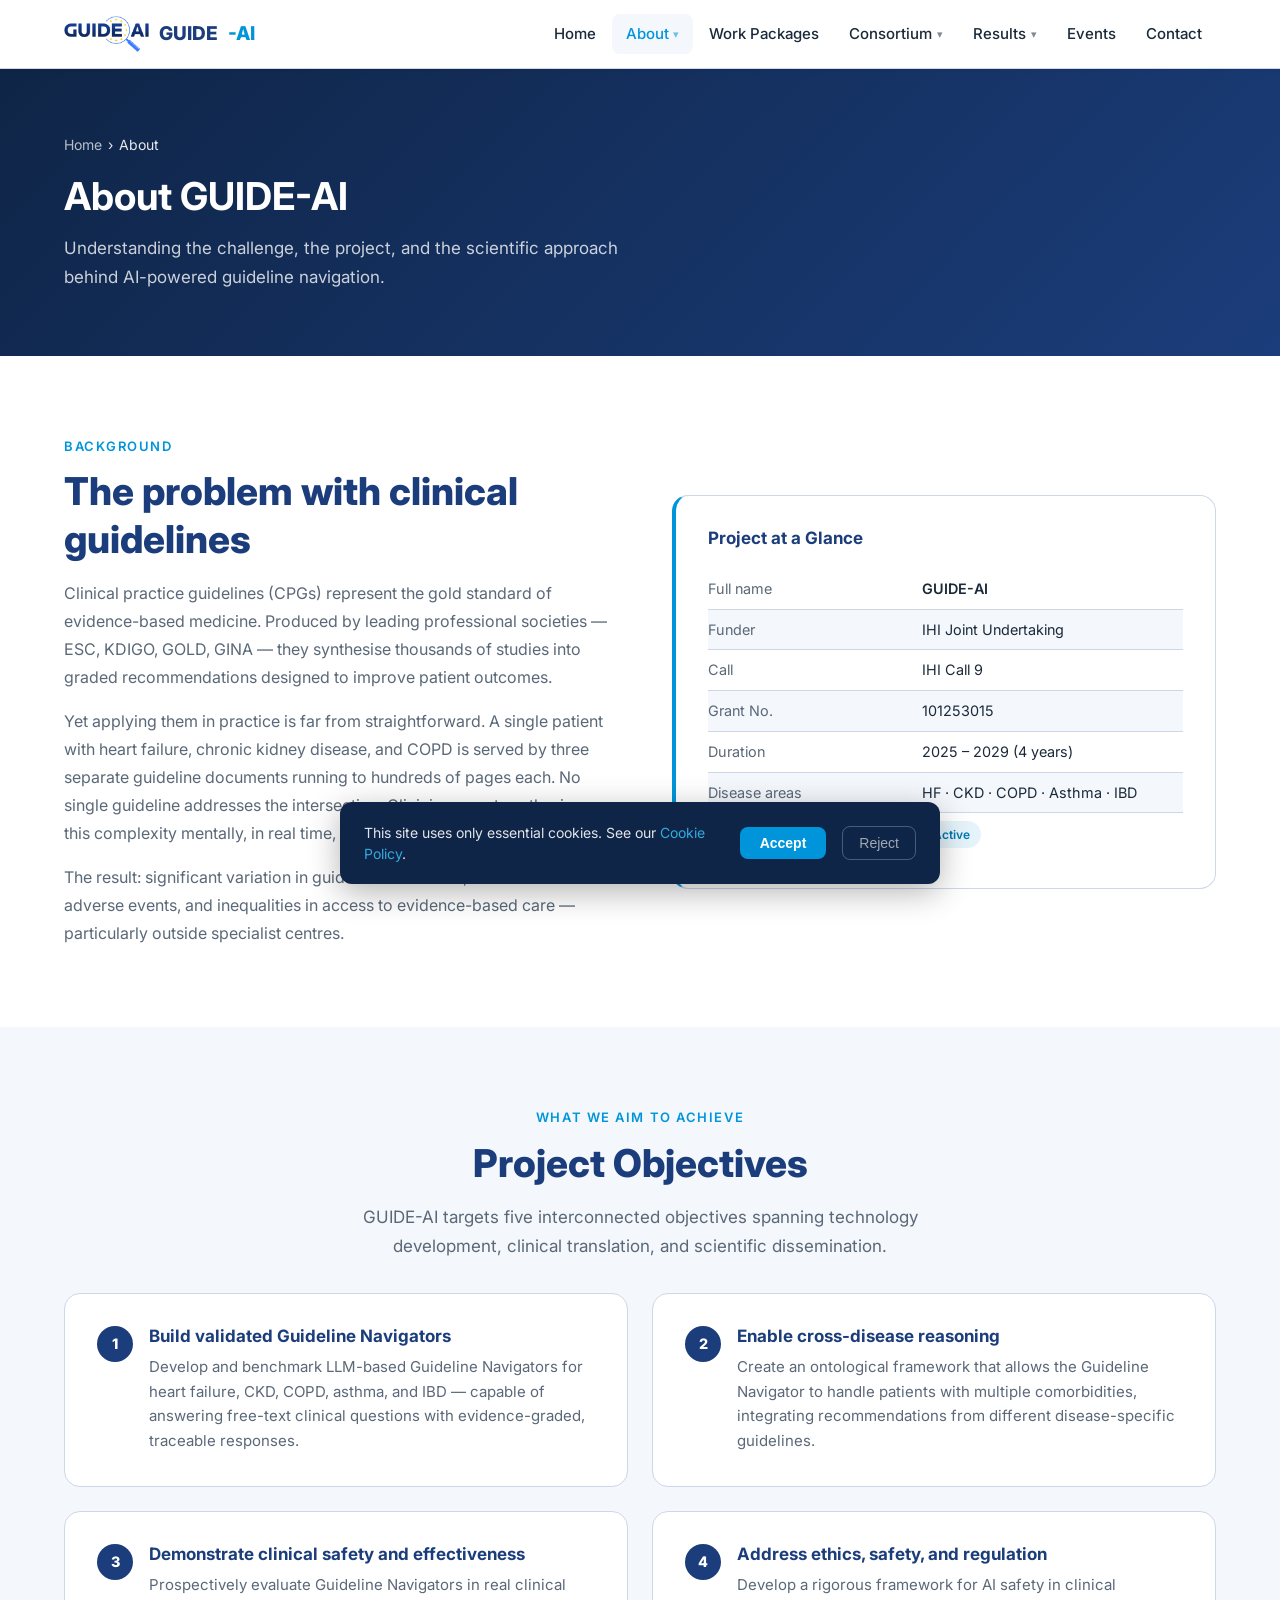
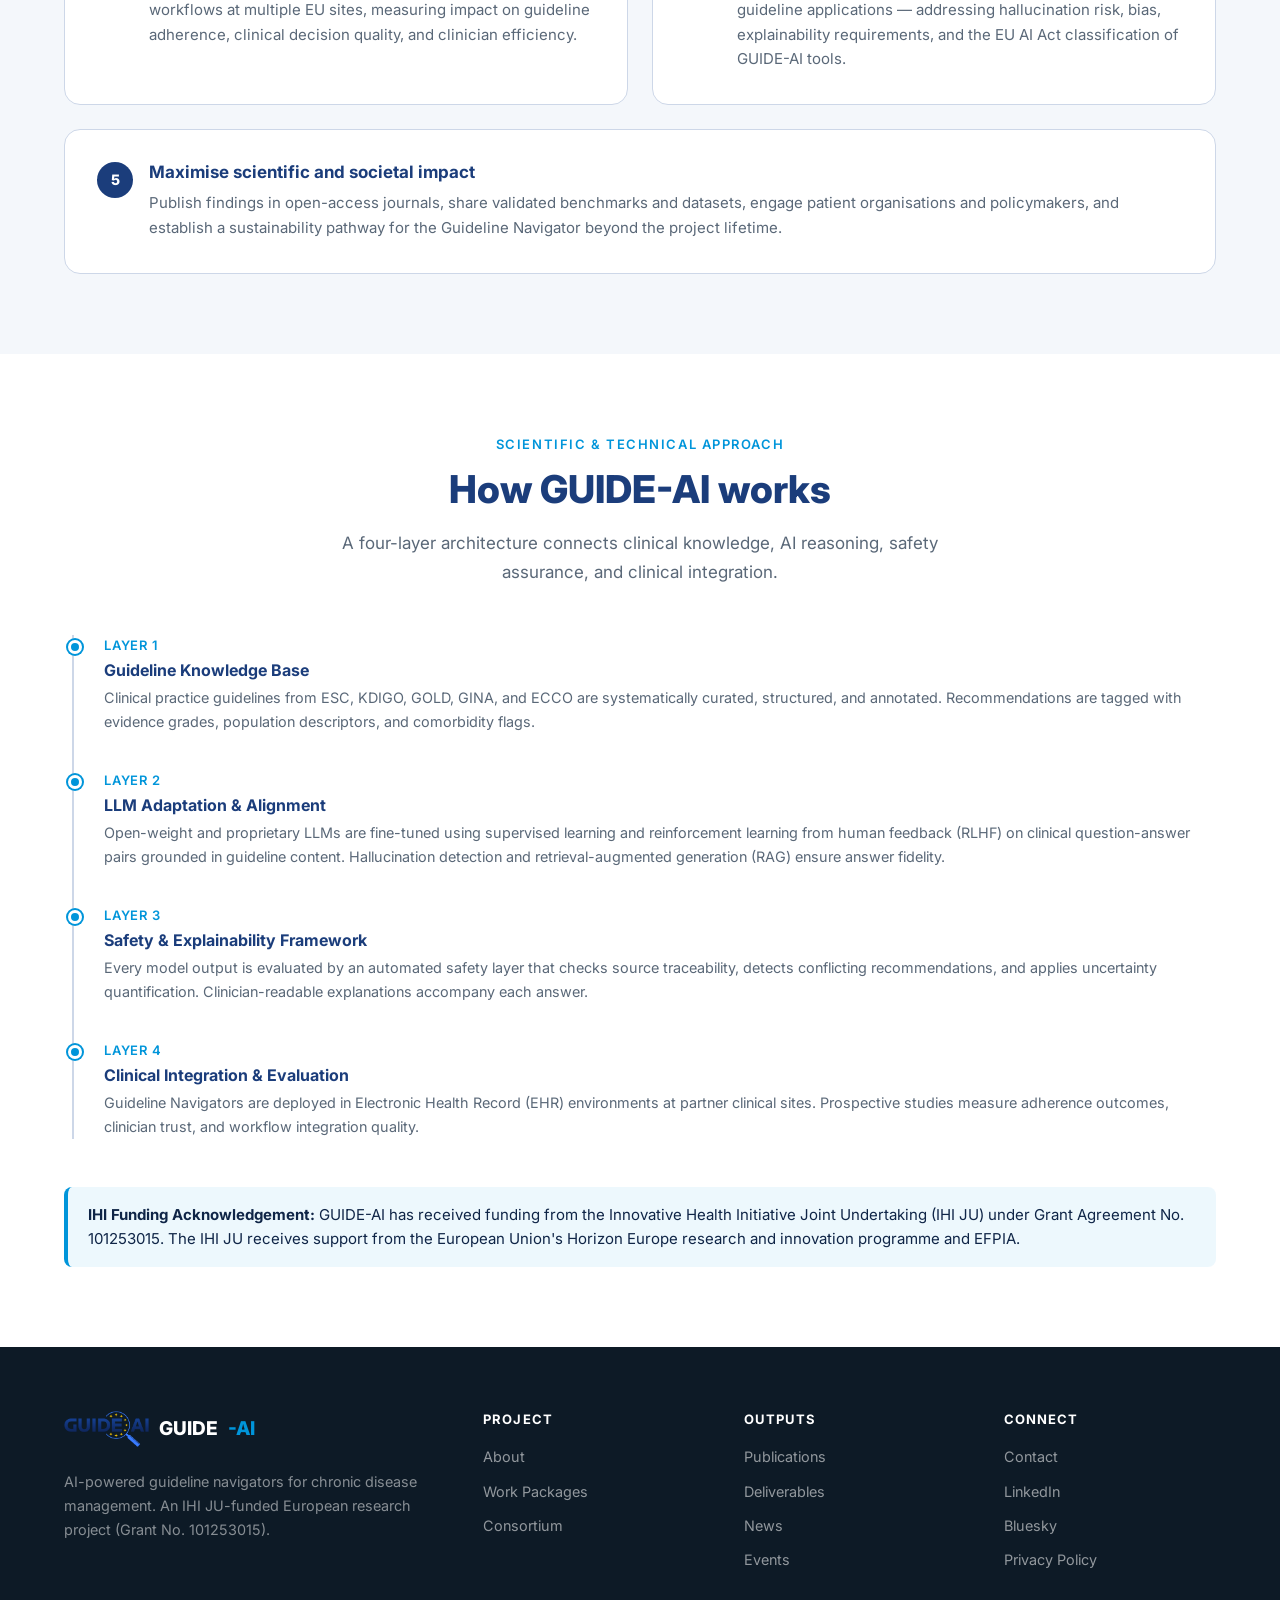
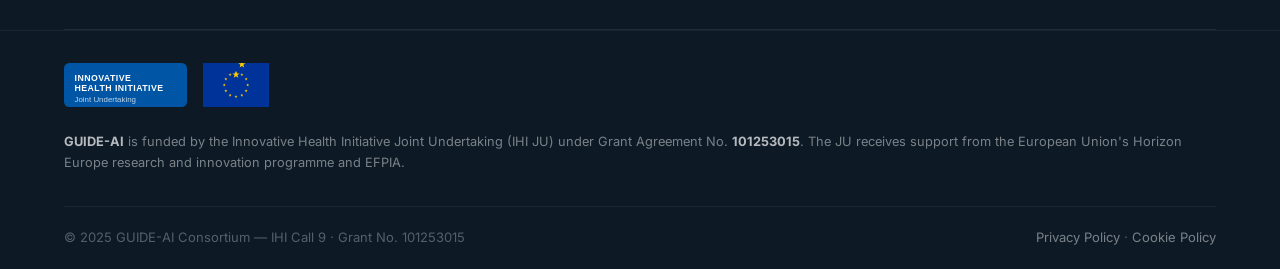
==== about.html @ acfbe8be "first vibe-coded draft" ====
<!DOCTYPE html>
<html lang="en">
<head>
  <meta charset="UTF-8">
  <meta name="viewport" content="width=device-width, initial-scale=1.0">
  <title>About — GUIDE-AI</title>
  <meta name="description" content="Learn about the GUIDE-AI project — its background, scientific objectives, and technical approach to LLM-based clinical guideline navigation.">
  <link rel="icon" type="image/svg+xml" href="assets/images/favicon.svg">
  <link rel="stylesheet" href="css/style.css">
</head>
<body>

<a class="skip-link" href="#main-content">Skip to main content</a>

<header>
  <nav class="navbar" role="navigation" aria-label="Main navigation">
    <div class="container">
      <div class="navbar-inner">
        <a class="navbar-brand" href="index.html" aria-label="GUIDE-AI — home">
          <img src="assets/images/logo.png" alt="" width="36" height="36" aria-hidden="true">
          GUIDE<span class="brand-ai">-AI</span>
        </a>
        <button class="nav-toggle" aria-controls="nav-menu" aria-expanded="false" aria-label="Toggle navigation">☰</button>
        <ul class="nav-menu" id="nav-menu" role="list">
          <li class="nav-item"><a class="nav-link" href="index.html">Home</a></li>
          <li class="nav-item has-dropdown">
            <a class="nav-link active" href="about.html">About</a>
            <ul class="dropdown-menu" role="list">
              <li><a href="#background">Background</a></li>
              <li><a href="#objectives">Objectives</a></li>
              <li><a href="#approach">Approach</a></li>
            </ul>
          </li>
          <li class="nav-item"><a class="nav-link" href="work-packages.html">Work Packages</a></li>
          <li class="nav-item has-dropdown">
            <a class="nav-link" href="consortium.html">Consortium</a>
            <ul class="dropdown-menu" role="list">
              <li><a href="consortium.html#partners">Partners</a></li>
              <li><a href="consortium.html#governance">Governance</a></li>
            </ul>
          </li>
          <li class="nav-item has-dropdown">
            <a class="nav-link" href="results.html">Results</a>
            <ul class="dropdown-menu" role="list">
              <li><a href="results.html#publications">Publications</a></li>
              <li><a href="results.html#deliverables">Deliverables</a></li>
              <li><a href="results.html#news">News</a></li>
            </ul>
          </li>
          <li class="nav-item"><a class="nav-link" href="events.html">Events</a></li>
          <li class="nav-item"><a class="nav-link" href="contact.html">Contact</a></li>
        </ul>
      </div>
    </div>
  </nav>
</header>

<main id="main-content">

  <!-- ── Page header ───────────────────────────────────────────── -->
  <div class="page-header">
    <div class="container">
      <nav aria-label="Breadcrumb">
        <ol class="breadcrumb">
          <li><a href="index.html">Home</a></li>
          <li aria-current="page">About</li>
        </ol>
      </nav>
      <h1>About GUIDE-AI</h1>
      <p>Understanding the challenge, the project, and the scientific approach behind AI-powered guideline navigation.</p>
    </div>
  </div>

  <!-- ── Background ────────────────────────────────────────────── -->
  <section class="section" id="background" aria-labelledby="background-heading">
    <div class="container">
      <div class="grid-2" style="gap:4rem; align-items:center;">
        <div>
          <span class="section-label">Background</span>
          <h2 class="section-title" id="background-heading">The problem with clinical guidelines</h2>
          <p style="color:var(--muted); margin-bottom:1rem; line-height:1.75;">
            Clinical practice guidelines (CPGs) represent the gold standard of evidence-based medicine.
            Produced by leading professional societies — ESC, KDIGO, GOLD, GINA — they synthesise
            thousands of studies into graded recommendations designed to improve patient outcomes.
          </p>
          <p style="color:var(--muted); margin-bottom:1rem; line-height:1.75;">
            Yet applying them in practice is far from straightforward. A single patient with heart failure,
            chronic kidney disease, and COPD is served by three separate guideline documents running to
            hundreds of pages each. No single guideline addresses the intersection. Clinicians must
            synthesise this complexity mentally, in real time, under pressure.
          </p>
          <p style="color:var(--muted); line-height:1.75;">
            The result: significant variation in guideline adherence, avoidable adverse events, and
            inequalities in access to evidence-based care — particularly outside specialist centres.
          </p>
        </div>
        <div>
          <div class="card" style="border-left:4px solid var(--accent);">
            <h3 style="margin-bottom:1.25rem;">Project at a Glance</h3>
            <table style="width:100%;font-size:.9rem;">
              <tbody>
                <tr><td style="color:var(--muted);padding:.5rem 0;border-bottom:1px solid var(--border);width:45%;">Full name</td><td style="padding:.5rem 0;border-bottom:1px solid var(--border);font-weight:600;">GUIDE-AI</td></tr>
                <tr><td style="color:var(--muted);padding:.5rem 0;border-bottom:1px solid var(--border);">Funder</td><td style="padding:.5rem 0;border-bottom:1px solid var(--border);">IHI Joint Undertaking</td></tr>
                <tr><td style="color:var(--muted);padding:.5rem 0;border-bottom:1px solid var(--border);">Call</td><td style="padding:.5rem 0;border-bottom:1px solid var(--border);">IHI Call 9</td></tr>
                <tr><td style="color:var(--muted);padding:.5rem 0;border-bottom:1px solid var(--border);">Grant No.</td><td style="padding:.5rem 0;border-bottom:1px solid var(--border);">101253015</td></tr>
                <!-- TODO: Update start/end dates and budget -->
                <tr><td style="color:var(--muted);padding:.5rem 0;border-bottom:1px solid var(--border);">Duration</td><td style="padding:.5rem 0;border-bottom:1px solid var(--border);">2025 – 2029 (4 years)</td></tr>
                <tr><td style="color:var(--muted);padding:.5rem 0;border-bottom:1px solid var(--border);">Disease areas</td><td style="padding:.5rem 0;border-bottom:1px solid var(--border);">HF · CKD · COPD · Asthma · IBD</td></tr>
                <tr><td style="color:var(--muted);padding:.5rem 0;">Status</td><td style="padding:.5rem 0;"><span class="tag tag-teal">Active</span></td></tr>
              </tbody>
            </table>
          </div>
        </div>
      </div>
    </div>
  </section>

  <!-- ── Objectives ────────────────────────────────────────────── -->
  <section class="section section-light" id="objectives" aria-labelledby="objectives-heading">
    <div class="container">
      <div class="text-center mb-lg">
        <span class="section-label">What We Aim to Achieve</span>
        <h2 class="section-title" id="objectives-heading">Project Objectives</h2>
        <p class="section-subtitle" style="margin:0 auto;">
          GUIDE-AI targets five interconnected objectives spanning technology development, clinical translation, and scientific dissemination.
        </p>
      </div>
      <div class="grid-2" style="gap:1.5rem;">
        <div class="card aos">
          <div style="display:flex;gap:1rem;align-items:flex-start;">
            <div style="flex-shrink:0;width:36px;height:36px;background:var(--primary);color:#fff;border-radius:50%;display:flex;align-items:center;justify-content:center;font-weight:800;font-size:.9rem;">1</div>
            <div>
              <h3>Build validated Guideline Navigators</h3>
              <p>Develop and benchmark LLM-based Guideline Navigators for heart failure, CKD, COPD, asthma, and IBD — capable of answering free-text clinical questions with evidence-graded, traceable responses.</p>
            </div>
          </div>
        </div>
        <div class="card aos aos-delay-1">
          <div style="display:flex;gap:1rem;align-items:flex-start;">
            <div style="flex-shrink:0;width:36px;height:36px;background:var(--primary);color:#fff;border-radius:50%;display:flex;align-items:center;justify-content:center;font-weight:800;font-size:.9rem;">2</div>
            <div>
              <h3>Enable cross-disease reasoning</h3>
              <p>Create an ontological framework that allows the Guideline Navigator to handle patients with multiple comorbidities, integrating recommendations from different disease-specific guidelines.</p>
            </div>
          </div>
        </div>
        <div class="card aos">
          <div style="display:flex;gap:1rem;align-items:flex-start;">
            <div style="flex-shrink:0;width:36px;height:36px;background:var(--primary);color:#fff;border-radius:50%;display:flex;align-items:center;justify-content:center;font-weight:800;font-size:.9rem;">3</div>
            <div>
              <h3>Demonstrate clinical safety and effectiveness</h3>
              <p>Prospectively evaluate Guideline Navigators in real clinical workflows at multiple EU sites, measuring impact on guideline adherence, clinical decision quality, and clinician efficiency.</p>
            </div>
          </div>
        </div>
        <div class="card aos aos-delay-1">
          <div style="display:flex;gap:1rem;align-items:flex-start;">
            <div style="flex-shrink:0;width:36px;height:36px;background:var(--primary);color:#fff;border-radius:50%;display:flex;align-items:center;justify-content:center;font-weight:800;font-size:.9rem;">4</div>
            <div>
              <h3>Address ethics, safety, and regulation</h3>
              <p>Develop a rigorous framework for AI safety in clinical guideline applications — addressing hallucination risk, bias, explainability requirements, and the EU AI Act classification of GUIDE-AI tools.</p>
            </div>
          </div>
        </div>
        <div class="card aos" style="grid-column: 1 / -1;">
          <div style="display:flex;gap:1rem;align-items:flex-start;">
            <div style="flex-shrink:0;width:36px;height:36px;background:var(--primary);color:#fff;border-radius:50%;display:flex;align-items:center;justify-content:center;font-weight:800;font-size:.9rem;">5</div>
            <div>
              <h3>Maximise scientific and societal impact</h3>
              <p>Publish findings in open-access journals, share validated benchmarks and datasets, engage patient organisations and policymakers, and establish a sustainability pathway for the Guideline Navigator beyond the project lifetime.</p>
            </div>
          </div>
        </div>
      </div>
    </div>
  </section>

  <!-- ── Approach ──────────────────────────────────────────────── -->
  <section class="section" id="approach" aria-labelledby="approach-heading">
    <div class="container">
      <div class="text-center mb-lg">
        <span class="section-label">Scientific &amp; Technical Approach</span>
        <h2 class="section-title" id="approach-heading">How GUIDE-AI works</h2>
        <p class="section-subtitle" style="margin:0 auto;">
          A four-layer architecture connects clinical knowledge, AI reasoning, safety assurance, and clinical integration.
        </p>
      </div>

      <div class="timeline mt-xl">
        <div class="timeline-item">
          <span class="timeline-date">Layer 1</span>
          <h3>Guideline Knowledge Base</h3>
          <p>Clinical practice guidelines from ESC, KDIGO, GOLD, GINA, and ECCO are systematically curated, structured, and annotated. Recommendations are tagged with evidence grades, population descriptors, and comorbidity flags.</p>
        </div>
        <div class="timeline-item">
          <span class="timeline-date">Layer 2</span>
          <h3>LLM Adaptation &amp; Alignment</h3>
          <p>Open-weight and proprietary LLMs are fine-tuned using supervised learning and reinforcement learning from human feedback (RLHF) on clinical question-answer pairs grounded in guideline content. Hallucination detection and retrieval-augmented generation (RAG) ensure answer fidelity.</p>
        </div>
        <div class="timeline-item">
          <span class="timeline-date">Layer 3</span>
          <h3>Safety &amp; Explainability Framework</h3>
          <p>Every model output is evaluated by an automated safety layer that checks source traceability, detects conflicting recommendations, and applies uncertainty quantification. Clinician-readable explanations accompany each answer.</p>
        </div>
        <div class="timeline-item">
          <span class="timeline-date">Layer 4</span>
          <h3>Clinical Integration &amp; Evaluation</h3>
          <p>Guideline Navigators are deployed in Electronic Health Record (EHR) environments at partner clinical sites. Prospective studies measure adherence outcomes, clinician trust, and workflow integration quality.</p>
        </div>
      </div>

      <div class="alert alert-info mt-xl">
        <strong>IHI Funding Acknowledgement:</strong> GUIDE-AI has received funding from the Innovative Health Initiative Joint Undertaking (IHI JU) under Grant Agreement No. 101253015. The IHI JU receives support from the European Union's Horizon Europe research and innovation programme and EFPIA.
      </div>
    </div>
  </section>

</main>

<footer class="footer" role="contentinfo">
  <div class="container">
    <div class="footer-top">
      <div class="footer-brand">
        <a class="navbar-brand" href="index.html" aria-label="GUIDE-AI — home">
          <img src="assets/images/logo.png" alt="" width="30" height="30" aria-hidden="true">
          GUIDE<span class="brand-ai">-AI</span>
        </a>
        <p>AI-powered guideline navigators for chronic disease management. An IHI JU-funded European research project (Grant No. 101253015).</p>
      </div>
      <div class="footer-col">
        <h4>Project</h4>
        <ul>
          <li><a href="about.html">About</a></li>
          <li><a href="work-packages.html">Work Packages</a></li>
          <li><a href="consortium.html">Consortium</a></li>
        </ul>
      </div>
      <div class="footer-col">
        <h4>Outputs</h4>
        <ul>
          <li><a href="results.html#publications">Publications</a></li>
          <li><a href="results.html#deliverables">Deliverables</a></li>
          <li><a href="results.html#news">News</a></li>
          <li><a href="events.html">Events</a></li>
        </ul>
      </div>
      <div class="footer-col">
        <h4>Connect</h4>
        <ul>
          <li><a href="contact.html">Contact</a></li>
          <li><a href="https://linkedin.com" target="_blank" rel="noopener noreferrer">LinkedIn</a></li>
          <li><a href="https://bsky.app" target="_blank" rel="noopener noreferrer">Bluesky</a></li>
          <li><a href="privacy.html">Privacy Policy</a></li>
        </ul>
      </div>
    </div>
  </div>
  <div class="footer-eu-bar">
    <div class="container">
      <div class="footer-eu-inner">
        <div class="footer-eu-logos">
          <img src="assets/images/ihi-logo.svg" alt="IHI Joint Undertaking" height="38">
          <img src="assets/images/eu-flag.svg" alt="European Union" height="32">
        </div>
        <p class="footer-eu-text">
          <strong>GUIDE-AI</strong> is funded by the Innovative Health Initiative Joint Undertaking (IHI JU) under Grant Agreement No.&nbsp;<strong>101253015</strong>.
          The JU receives support from the European Union's Horizon Europe research and innovation programme and EFPIA.
        </p>
      </div>
    </div>
  </div>
  <div class="container">
    <div class="footer-bottom">
      <span>© 2025 GUIDE-AI Consortium — IHI Call 9 · Grant No. 101253015</span>
      <span><a href="privacy.html">Privacy Policy</a> · <a href="privacy.html#cookies">Cookie Policy</a></span>
    </div>
  </div>
</footer>

<script src="js/main.js"></script>
</body>
</html>
---- css/style.css ----
@import url('https://fonts.googleapis.com/css2?family=Inter:wght@300;400;500;600;700;800&display=swap');

/* =============================================================
   CSS Variables  –  swap brand colours here when assets arrive
   ============================================================= */
:root {
  --primary:        #1B3D7B;
  --primary-dark:   #0F2547;
  --primary-light:  #2A5298;
  --accent:         #0095DA;
  --accent-dark:    #0078B3;
  --accent-light:   #33AADE;

  --white:   #FFFFFF;
  --light:   #F4F7FB;
  --mid:     #E2EAF4;
  --border:  #CDD7E8;
  --text:    #1A2A3A;
  --muted:   #5A6878;
  --dark:    #0D1A26;

  --success: #1A9C4F;
  --warning: #D97706;

  --section-y:  5rem;
  --radius:     0.5rem;
  --radius-lg:  1rem;
  --shadow-sm:  0 1px 4px rgba(0,0,0,.08);
  --shadow:     0 4px 20px rgba(0,0,0,.10);
  --shadow-lg:  0 8px 40px rgba(0,0,0,.14);
  --transition: .25s ease;
}

/* =============================================================
   Reset & base
   ============================================================= */
*, *::before, *::after { box-sizing: border-box; margin: 0; padding: 0; }

html { scroll-behavior: smooth; font-size: 16px; }

body {
  font-family: 'Inter', -apple-system, BlinkMacSystemFont, 'Segoe UI', sans-serif;
  color: var(--text);
  background: var(--white);
  line-height: 1.65;
  overflow-x: hidden;
}

img { max-width: 100%; height: auto; display: block; }

a { color: var(--accent); text-decoration: none; transition: color var(--transition); }
a:hover { color: var(--accent-dark); }

h1, h2, h3, h4, h5, h6 {
  font-weight: 700;
  line-height: 1.25;
  color: var(--primary);
}

/* =============================================================
   Skip link (accessibility)
   ============================================================= */
.skip-link {
  position: absolute;
  top: -100%;
  left: 1rem;
  background: var(--accent);
  color: var(--white);
  padding: .5rem 1rem;
  border-radius: 0 0 var(--radius) var(--radius);
  font-weight: 600;
  z-index: 9999;
  transition: top .2s;
}
.skip-link:focus { top: 0; }

/* =============================================================
   Layout helpers
   ============================================================= */
.container {
  width: 100%;
  max-width: 1200px;
  margin: 0 auto;
  padding: 0 1.5rem;
}

.section      { padding: var(--section-y) 0; }
.section-light { background: var(--light); }
.section-mid   { background: var(--mid); }
.section-dark  {
  background: var(--primary);
  color: var(--white);
}
.section-dark h2,
.section-dark h3 { color: var(--white); }
.section-dark .section-label   { color: var(--accent-light); }
.section-dark .section-subtitle { color: rgba(255,255,255,.75); }

.grid-2 { display: grid; grid-template-columns: 1fr 1fr;          gap: 2rem; }
.grid-3 { display: grid; grid-template-columns: repeat(3, 1fr);   gap: 1.5rem; }
.grid-4 { display: grid; grid-template-columns: repeat(4, 1fr);   gap: 1.5rem; }

/* =============================================================
   Typography helpers
   ============================================================= */
.section-label {
  display: block;
  font-size: .8125rem;
  font-weight: 600;
  letter-spacing: .12em;
  text-transform: uppercase;
  color: var(--accent);
  margin-bottom: .625rem;
}

.section-title {
  font-size: clamp(1.75rem, 3vw, 2.5rem);
  font-weight: 800;
  color: var(--primary);
  margin-bottom: 1rem;
}

.section-subtitle {
  font-size: 1.0625rem;
  color: var(--muted);
  max-width: 640px;
  line-height: 1.7;
}

/* =============================================================
   Buttons
   ============================================================= */
.btn {
  display: inline-flex;
  align-items: center;
  gap: .5rem;
  padding: .75rem 1.75rem;
  font-size: .9375rem;
  font-weight: 600;
  border-radius: var(--radius);
  border: 2px solid transparent;
  cursor: pointer;
  text-decoration: none;
  transition: var(--transition);
  line-height: 1;
  white-space: nowrap;
}

.btn-primary {
  background: var(--accent);
  color: var(--white);
  border-color: var(--accent);
}
.btn-primary:hover {
  background: var(--accent-dark);
  border-color: var(--accent-dark);
  color: var(--white);
  box-shadow: 0 4px 20px rgba(0,149,218,.4);
  transform: translateY(-1px);
}

.btn-outline-white {
  background: transparent;
  color: var(--white);
  border-color: rgba(255,255,255,.55);
}
.btn-outline-white:hover {
  background: rgba(255,255,255,.12);
  border-color: var(--white);
  color: var(--white);
}

.btn-outline {
  background: transparent;
  color: var(--primary);
  border-color: var(--border);
}
.btn-outline:hover {
  border-color: var(--accent);
  color: var(--accent);
  background: rgba(0,149,218,.05);
}

.btn-sm { padding: .5rem 1.125rem; font-size: .875rem; }

/* =============================================================
   Navigation
   ============================================================= */
.navbar {
  position: sticky;
  top: 0;
  z-index: 1000;
  background: var(--white);
  border-bottom: 1px solid var(--border);
  box-shadow: var(--shadow-sm);
  transition: box-shadow var(--transition);
}
.navbar.scrolled { box-shadow: var(--shadow); }

.navbar-inner {
  display: flex;
  align-items: center;
  justify-content: space-between;
  height: 68px;
}

.navbar-brand {
  display: inline-flex;
  align-items: center;
  gap: .625rem;
  color: var(--primary);
  font-weight: 800;
  font-size: 1.1875rem;
  text-decoration: none;
  flex-shrink: 0;
}
.navbar-brand img { height: 36px; width: auto; }
.navbar-brand .brand-ai { color: var(--accent); }

.nav-menu {
  display: flex;
  align-items: center;
  gap: .125rem;
  list-style: none;
}

.nav-item { position: relative; }

.nav-link {
  display: block;
  padding: .5rem .875rem;
  font-size: .9375rem;
  font-weight: 500;
  color: var(--text);
  border-radius: var(--radius);
  transition: var(--transition);
  white-space: nowrap;
  text-decoration: none;
}
.nav-link:hover,
.nav-link.active { color: var(--accent); background: var(--light); }

.has-dropdown > .nav-link::after {
  content: '▾';
  margin-left: .3rem;
  font-size: .7rem;
  opacity: .55;
  vertical-align: middle;
}

.dropdown-menu {
  display: none;
  position: absolute;
  top: calc(100% + .375rem);
  left: 0;
  background: var(--white);
  border: 1px solid var(--border);
  border-radius: var(--radius);
  box-shadow: var(--shadow);
  min-width: 200px;
  padding: .375rem;
  z-index: 200;
}
.dropdown-menu a {
  display: block;
  padding: .5rem .75rem;
  color: var(--text);
  font-size: .9rem;
  border-radius: calc(var(--radius) - 2px);
  transition: var(--transition);
  text-decoration: none;
}
.dropdown-menu a:hover { color: var(--accent); background: var(--light); }

.has-dropdown:hover .dropdown-menu,
.has-dropdown:focus-within .dropdown-menu { display: block; }

.nav-toggle {
  display: none;
  background: none;
  border: 1px solid var(--border);
  border-radius: var(--radius);
  padding: .4rem .65rem;
  cursor: pointer;
  color: var(--text);
  font-size: 1.3rem;
  line-height: 1;
  transition: var(--transition);
}
.nav-toggle:hover { background: var(--light); }

/* =============================================================
   Hero
   ============================================================= */
.hero {
  position: relative;
  overflow: hidden;
  background: linear-gradient(140deg, var(--primary-dark) 0%, var(--primary) 60%, var(--primary-light) 100%);
  color: var(--white);
  padding: 6rem 0 5.5rem;
}
.hero::after {
  content: '';
  position: absolute;
  inset: 0;
  background-image: radial-gradient(circle at 80% 20%, rgba(0,149,218,.18) 0%, transparent 60%);
  pointer-events: none;
}

.hero-inner {
  position: relative;
  z-index: 1;
  max-width: 760px;
}

.hero-eyebrow {
  display: inline-block;
  background: rgba(255,255,255,.15);
  color: rgba(255,255,255,.92);
  font-size: .8rem;
  font-weight: 600;
  letter-spacing: .1em;
  text-transform: uppercase;
  padding: .35rem .9rem;
  border-radius: 100px;
  margin-bottom: 1.625rem;
  border: 1px solid rgba(255,255,255,.2);
}

.hero h1 {
  color: var(--white);
  font-size: clamp(2rem, 4.5vw, 3.25rem);
  font-weight: 800;
  line-height: 1.15;
  margin-bottom: 1.25rem;
}
.hero h1 em { font-style: normal; color: var(--accent-light); }

.hero-lead {
  font-size: 1.1rem;
  color: rgba(255,255,255,.82);
  margin-bottom: 2.25rem;
  line-height: 1.7;
  max-width: 600px;
}

.hero-actions { display: flex; flex-wrap: wrap; gap: .75rem; align-items: center; }

/* =============================================================
   Stats bar
   ============================================================= */
.stats-bar {
  background: var(--primary-dark);
  padding: 3rem 0;
}

.stats-grid {
  display: grid;
  grid-template-columns: repeat(4, 1fr);
  gap: 1rem;
  text-align: center;
}

.stat-item {}

.stat-number {
  display: block;
  font-size: clamp(2.25rem, 4vw, 3rem);
  font-weight: 800;
  color: var(--accent-light);
  line-height: 1;
}

.stat-label {
  display: block;
  font-size: .875rem;
  color: rgba(255,255,255,.65);
  margin-top: .5rem;
  font-weight: 400;
}

/* =============================================================
   Cards
   ============================================================= */
.card {
  background: var(--white);
  border: 1px solid var(--border);
  border-radius: var(--radius-lg);
  padding: 2rem;
  height: 100%;
  transition: var(--transition);
}
.card:hover { box-shadow: var(--shadow); border-color: var(--accent-light); transform: translateY(-2px); }

.card-icon {
  width: 52px;
  height: 52px;
  border-radius: var(--radius);
  display: flex;
  align-items: center;
  justify-content: center;
  font-size: 1.5rem;
  margin-bottom: 1.25rem;
  flex-shrink: 0;
}
.card-icon-blue    { background: rgba(27,61,123,.1); }
.card-icon-teal    { background: rgba(0,149,218,.1); }
.card-icon-success { background: rgba(26,156,79,.1); }

.card h3 { font-size: 1.0625rem; margin-bottom: .5rem; color: var(--primary); }
.card p  { font-size: .9375rem; color: var(--muted); margin: 0; line-height: 1.65; }

/* =============================================================
   Problem / Solution block
   ============================================================= */
.ps-grid {
  display: grid;
  grid-template-columns: 1fr 1fr;
  gap: 2rem;
  align-items: stretch;
}

.ps-block {
  padding: 2.5rem;
  border-radius: var(--radius-lg);
}
.ps-block.problem {
  background: var(--light);
  border-left: 4px solid var(--warning);
}
.ps-block.solution {
  background: rgba(0,149,218,.05);
  border-left: 4px solid var(--accent);
}

.ps-block h3 {
  font-size: 1.125rem;
  margin-bottom: 1.25rem;
  display: flex;
  align-items: center;
  gap: .625rem;
}
.ps-block.problem h3 { color: var(--warning); }
.ps-block.solution h3 { color: var(--accent-dark); }

.ps-block ul { list-style: none; }
.ps-block ul li {
  padding: .625rem 0 .625rem 1.75rem;
  position: relative;
  font-size: .9375rem;
  color: var(--text);
  border-bottom: 1px solid var(--border);
  line-height: 1.5;
}
.ps-block ul li:last-child { border-bottom: none; }
.ps-block ul li::before {
  position: absolute;
  left: 0;
  font-weight: 700;
  font-size: .875rem;
}
.ps-block.problem  ul li::before { content: '✗'; color: var(--warning); }
.ps-block.solution ul li::before { content: '✓'; color: var(--accent); }

/* =============================================================
   WP Cards
   ============================================================= */
.wp-card {
  background: var(--white);
  border: 1px solid var(--border);
  border-radius: var(--radius-lg);
  padding: 2rem;
  position: relative;
  overflow: hidden;
  transition: var(--transition);
  height: 100%;
}
.wp-card::before {
  content: '';
  position: absolute;
  top: 0; left: 0; right: 0;
  height: 4px;
  background: linear-gradient(90deg, var(--accent), var(--primary-light));
}
.wp-card:hover { box-shadow: var(--shadow); transform: translateY(-2px); }

.wp-number {
  display: inline-block;
  font-size: .75rem;
  font-weight: 700;
  letter-spacing: .1em;
  text-transform: uppercase;
  color: var(--accent);
  margin-bottom: .5rem;
  background: rgba(0,149,218,.08);
  padding: .2rem .6rem;
  border-radius: 100px;
}

.wp-card h3 { font-size: 1.0625rem; margin-bottom: .625rem; color: var(--primary); }
.wp-card p  { font-size: .9rem; color: var(--muted); margin-bottom: 1rem; line-height: 1.6; }

.wp-lead {
  font-size: .8125rem;
  color: var(--muted);
  display: flex;
  align-items: center;
  gap: .35rem;
}
.wp-lead::before { content: '👤'; font-size: .75rem; }

/* =============================================================
   News cards
   ============================================================= */
.news-card {
  background: var(--white);
  border: 1px solid var(--border);
  border-radius: var(--radius-lg);
  overflow: hidden;
  display: flex;
  flex-direction: column;
  transition: var(--transition);
}
.news-card:hover { box-shadow: var(--shadow); transform: translateY(-2px); }

.news-card-body { padding: 1.5rem; flex: 1; }
.news-card-footer {
  padding: .875rem 1.5rem;
  background: var(--light);
  border-top: 1px solid var(--border);
  display: flex;
  align-items: center;
  justify-content: space-between;
}

.news-tag {
  display: inline-block;
  font-size: .75rem;
  font-weight: 600;
  letter-spacing: .05em;
  text-transform: uppercase;
  color: var(--accent);
  background: rgba(0,149,218,.08);
  padding: .2rem .6rem;
  border-radius: 100px;
  margin-bottom: .75rem;
}

.news-card h3 { font-size: 1rem; margin-bottom: .5rem; color: var(--primary); line-height: 1.4; }
.news-card p  { font-size: .9rem; color: var(--muted); margin: 0; line-height: 1.6; }

.news-date { font-size: .8125rem; color: var(--muted); }

/* =============================================================
   Partners strip
   ============================================================= */
.partners-strip { padding: 3.5rem 0; }

.partners-grid {
  display: flex;
  flex-wrap: wrap;
  gap: 2rem;
  align-items: center;
  justify-content: center;
}

.partner-placeholder {
  display: flex;
  align-items: center;
  justify-content: center;
  height: 56px;
  min-width: 120px;
  padding: 0 1.25rem;
  background: var(--light);
  border: 1px dashed var(--border);
  border-radius: var(--radius);
  font-size: .8125rem;
  color: var(--muted);
  font-weight: 500;
  transition: var(--transition);
}
.partner-placeholder:hover { border-color: var(--accent-light); color: var(--accent-dark); }

.partner-logo {
  height: 52px;
  width: auto;
  max-width: 140px;
  filter: grayscale(1);
  opacity: .6;
  transition: var(--transition);
  object-fit: contain;
}
.partner-logo:hover { filter: grayscale(0); opacity: 1; }

/* =============================================================
   Page header (inner pages)
   ============================================================= */
.page-header {
  background: linear-gradient(135deg, var(--primary-dark) 0%, var(--primary) 100%);
  color: var(--white);
  padding: 4rem 0;
}
.page-header h1 {
  color: var(--white);
  font-size: clamp(1.75rem, 3vw, 2.625rem);
  margin-top: 1rem;
}
.page-header p {
  color: rgba(255,255,255,.78);
  max-width: 600px;
  margin-top: .875rem;
  font-size: 1.0625rem;
  line-height: 1.7;
}

.breadcrumb {
  list-style: none;
  display: flex;
  align-items: center;
  gap: .375rem;
  font-size: .875rem;
  color: rgba(255,255,255,.55);
}
.breadcrumb li + li::before { content: '›'; margin-right: .375rem; }
.breadcrumb a { color: rgba(255,255,255,.7); }
.breadcrumb a:hover { color: var(--white); }
.breadcrumb [aria-current] { color: rgba(255,255,255,.9); }

/* =============================================================
   Tags / badges
   ============================================================= */
.tag {
  display: inline-block;
  padding: .2rem .7rem;
  border-radius: 100px;
  font-size: .75rem;
  font-weight: 600;
  background: var(--light);
  color: var(--muted);
}
.tag-blue    { background: rgba(27,61,123,.1);  color: var(--primary); }
.tag-teal    { background: rgba(0,149,218,.1);  color: var(--accent-dark); }
.tag-success { background: rgba(26,156,79,.1);  color: var(--success); }
.tag-warning { background: rgba(217,119,6,.1);  color: var(--warning); }

/* =============================================================
   Table
   ============================================================= */
.table-wrap {
  overflow-x: auto;
  border-radius: var(--radius-lg);
  border: 1px solid var(--border);
}

table { width: 100%; border-collapse: collapse; }
thead th {
  background: var(--primary);
  color: var(--white);
  padding: .875rem 1.25rem;
  text-align: left;
  font-size: .875rem;
  font-weight: 600;
  white-space: nowrap;
}
tbody td {
  padding: .875rem 1.25rem;
  border-bottom: 1px solid var(--border);
  font-size: .9rem;
  color: var(--text);
  vertical-align: top;
}
tbody tr:last-child td { border-bottom: none; }
tbody tr:nth-child(even) td { background: var(--light); }
tbody tr:hover td { background: rgba(0,149,218,.04); }

/* =============================================================
   Timeline
   ============================================================= */
.timeline { position: relative; padding-left: 2.5rem; }
.timeline::before {
  content: '';
  position: absolute;
  left: .5rem; top: 0; bottom: 0;
  width: 2px;
  background: var(--border);
}

.timeline-item { position: relative; margin-bottom: 2.25rem; }
.timeline-item::before {
  content: '';
  position: absolute;
  left: -2.25rem;
  top: .3rem;
  width: 14px; height: 14px;
  border-radius: 50%;
  background: var(--accent);
  border: 3px solid var(--white);
  box-shadow: 0 0 0 2px var(--accent);
}

.timeline-date {
  display: block;
  font-size: .8125rem;
  font-weight: 600;
  color: var(--accent);
  text-transform: uppercase;
  letter-spacing: .06em;
  margin-bottom: .25rem;
}
.timeline-item h3 { font-size: 1rem; margin-bottom: .375rem; }
.timeline-item p  { font-size: .9rem; color: var(--muted); margin: 0; }

/* =============================================================
   Alerts / callouts
   ============================================================= */
.alert {
  padding: 1rem 1.25rem;
  border-radius: var(--radius);
  border-left: 4px solid;
  font-size: .9375rem;
  line-height: 1.6;
}
.alert-info    { background: rgba(0,149,218,.07);  border-color: var(--accent);   color: var(--primary-dark); }
.alert-success { background: rgba(26,156,79,.07);  border-color: var(--success);  color: #0d4a27; }

/* =============================================================
   Events
   ============================================================= */
.event-card {
  display: flex;
  gap: 1.5rem;
  padding: 1.75rem;
  background: var(--white);
  border: 1px solid var(--border);
  border-radius: var(--radius-lg);
  transition: var(--transition);
}
.event-card:hover { box-shadow: var(--shadow); border-color: var(--accent-light); }

.event-date-box {
  flex-shrink: 0;
  width: 68px;
  height: 68px;
  background: var(--primary);
  border-radius: var(--radius);
  display: flex;
  flex-direction: column;
  align-items: center;
  justify-content: center;
  color: var(--white);
}
.event-date-box .ev-day   { font-size: 1.625rem; font-weight: 800; line-height: 1; }
.event-date-box .ev-month { font-size: .7rem; font-weight: 600; text-transform: uppercase; letter-spacing: .05em; opacity: .8; }

.event-body { flex: 1; min-width: 0; }
.event-body h3 { font-size: 1.0625rem; margin-bottom: .375rem; color: var(--primary); }
.event-body p  { font-size: .9rem; color: var(--muted); margin-bottom: .625rem; }

.event-meta {
  display: flex;
  flex-wrap: wrap;
  gap: .5rem;
  align-items: center;
  font-size: .8125rem;
  color: var(--muted);
}
.event-meta span::before { content: '•'; margin-right: .4rem; }
.event-meta span:first-child::before { content: ''; margin: 0; }

/* =============================================================
   Footer
   ============================================================= */
.footer {
  background: var(--dark);
  color: rgba(255,255,255,.65);
  padding-top: 4rem;
}

.footer-top {
  display: grid;
  grid-template-columns: 1.75fr 1fr 1fr 1fr;
  gap: 3rem;
  padding-bottom: 3rem;
  border-bottom: 1px solid rgba(255,255,255,.08);
}

.footer-brand .navbar-brand { color: var(--white); }
.footer-brand p {
  font-size: .9rem;
  color: rgba(255,255,255,.5);
  margin-top: 1rem;
  line-height: 1.65;
}

.footer-col h4 {
  color: var(--white);
  font-size: .8125rem;
  font-weight: 700;
  letter-spacing: .08em;
  text-transform: uppercase;
  margin-bottom: 1rem;
}
.footer-col ul { list-style: none; }
.footer-col ul li { margin-bottom: .5rem; }
.footer-col ul li a {
  color: rgba(255,255,255,.55);
  font-size: .9rem;
  transition: var(--transition);
  text-decoration: none;
}
.footer-col ul li a:hover { color: var(--accent-light); }

.footer-eu-bar {
  padding: 2rem 0;
  border-top: 1px solid rgba(255,255,255,.05);
}
.footer-eu-inner {
  display: flex;
  align-items: flex-start;
  gap: 1.5rem;
  flex-wrap: wrap;
}
.footer-eu-logos {
  display: flex;
  gap: 1rem;
  align-items: center;
  flex-shrink: 0;
}
.footer-eu-logos img {
  height: 44px;
  width: auto;
}
.footer-eu-text {
  font-size: .8rem;
  color: rgba(255,255,255,.45);
  line-height: 1.7;
}
.footer-eu-text strong { color: rgba(255,255,255,.7); }

.footer-bottom {
  padding: 1.25rem 0;
  border-top: 1px solid rgba(255,255,255,.06);
  display: flex;
  align-items: center;
  justify-content: space-between;
  font-size: .8125rem;
  color: rgba(255,255,255,.3);
  flex-wrap: wrap;
  gap: .5rem;
}
.footer-bottom a { color: rgba(255,255,255,.45); }
.footer-bottom a:hover { color: var(--accent-light); }

/* =============================================================
   Animate on scroll
   ============================================================= */
.aos {
  opacity: 0;
  transform: translateY(20px);
  transition: opacity .5s ease, transform .5s ease;
}
.aos.visible {
  opacity: 1;
  transform: none;
}
.aos-delay-1 { transition-delay: .1s; }
.aos-delay-2 { transition-delay: .2s; }
.aos-delay-3 { transition-delay: .3s; }
.aos-delay-4 { transition-delay: .4s; }

/* =============================================================
   Utility
   ============================================================= */
.text-center  { text-align: center; }
.mt-xs  { margin-top: .5rem; }
.mt-sm  { margin-top: 1rem; }
.mt-md  { margin-top: 1.5rem; }
.mt-lg  { margin-top: 2rem; }
.mt-xl  { margin-top: 3rem; }
.mb-xs  { margin-bottom: .5rem; }
.mb-sm  { margin-bottom: 1rem; }
.mb-md  { margin-bottom: 1.5rem; }
.mb-lg  { margin-bottom: 2rem; }
.mb-xl  { margin-bottom: 3rem; }
.d-flex       { display: flex; }
.align-center { align-items: center; }
.gap-sm       { gap: .75rem; }
.gap-md       { gap: 1.5rem; }
.flex-wrap    { flex-wrap: wrap; }
.sr-only {
  position: absolute; width: 1px; height: 1px;
  padding: 0; margin: -1px; overflow: hidden;
  clip: rect(0,0,0,0); white-space: nowrap; border: 0;
}

/* =============================================================
   Responsive
   ============================================================= */
@media (max-width: 1024px) {
  .footer-top { grid-template-columns: 1fr 1fr; }
  .grid-4 { grid-template-columns: repeat(2, 1fr); }
}

@media (max-width: 768px) {
  :root { --section-y: 3.5rem; }

  /* Mobile nav */
  .nav-menu {
    display: none;
    flex-direction: column;
    align-items: stretch;
    position: absolute;
    top: 68px; left: 0; right: 0;
    background: var(--white);
    border-top: 1px solid var(--border);
    border-bottom: 1px solid var(--border);
    padding: .75rem 1rem;
    box-shadow: var(--shadow);
    gap: 0;
    z-index: 999;
  }
  .nav-menu.open { display: flex; }
  .nav-toggle { display: block; }

  .nav-link { border-radius: var(--radius); padding: .625rem .875rem; }

  .dropdown-menu {
    position: static;
    box-shadow: none;
    border: none;
    background: var(--light);
    border-radius: var(--radius);
    padding: .25rem .5rem;
    margin: .25rem .75rem;
    display: none;
  }
  .has-dropdown.open .dropdown-menu { display: block; }
  .has-dropdown > .nav-link { display: flex; justify-content: space-between; align-items: center; }

  /* Layouts */
  .stats-grid   { grid-template-columns: repeat(2, 1fr); }
  .grid-2       { grid-template-columns: 1fr; }
  .grid-3       { grid-template-columns: 1fr; }
  .ps-grid      { grid-template-columns: 1fr; }
  .footer-top   { grid-template-columns: 1fr; gap: 2rem; }
  .footer-eu-inner { flex-direction: column; }
  .footer-bottom { justify-content: center; text-align: center; }
  .event-card   { flex-direction: column; gap: 1rem; }
  .event-date-box { width: 100%; height: 52px; flex-direction: row; gap: .5rem; border-radius: var(--radius); }

  .hero { padding: 4rem 0 3.5rem; }
}

@media (max-width: 480px) {
  .stats-grid { grid-template-columns: 1fr 1fr; }
  .hero h1 { font-size: 1.875rem; }
}

@media (prefers-reduced-motion: reduce) {
  .aos, .btn { transition: none !important; }
  html { scroll-behavior: auto; }
}
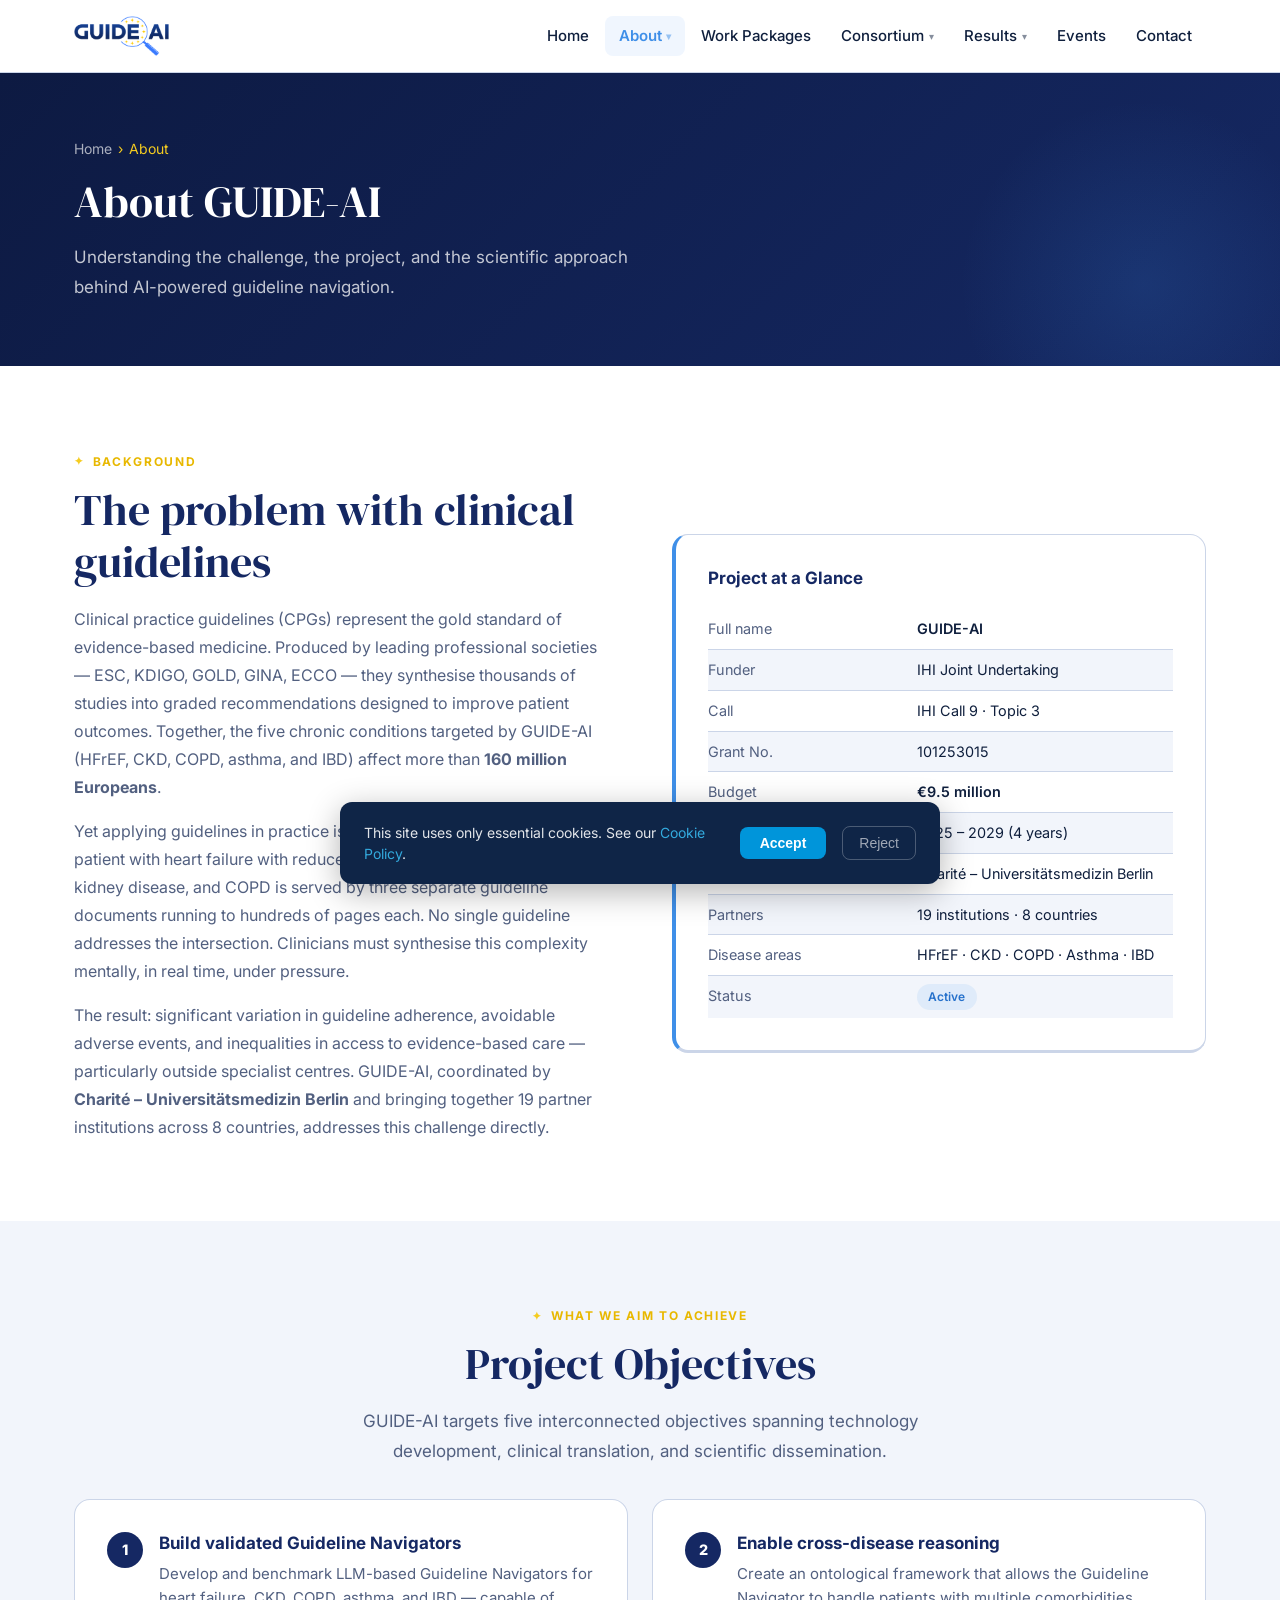
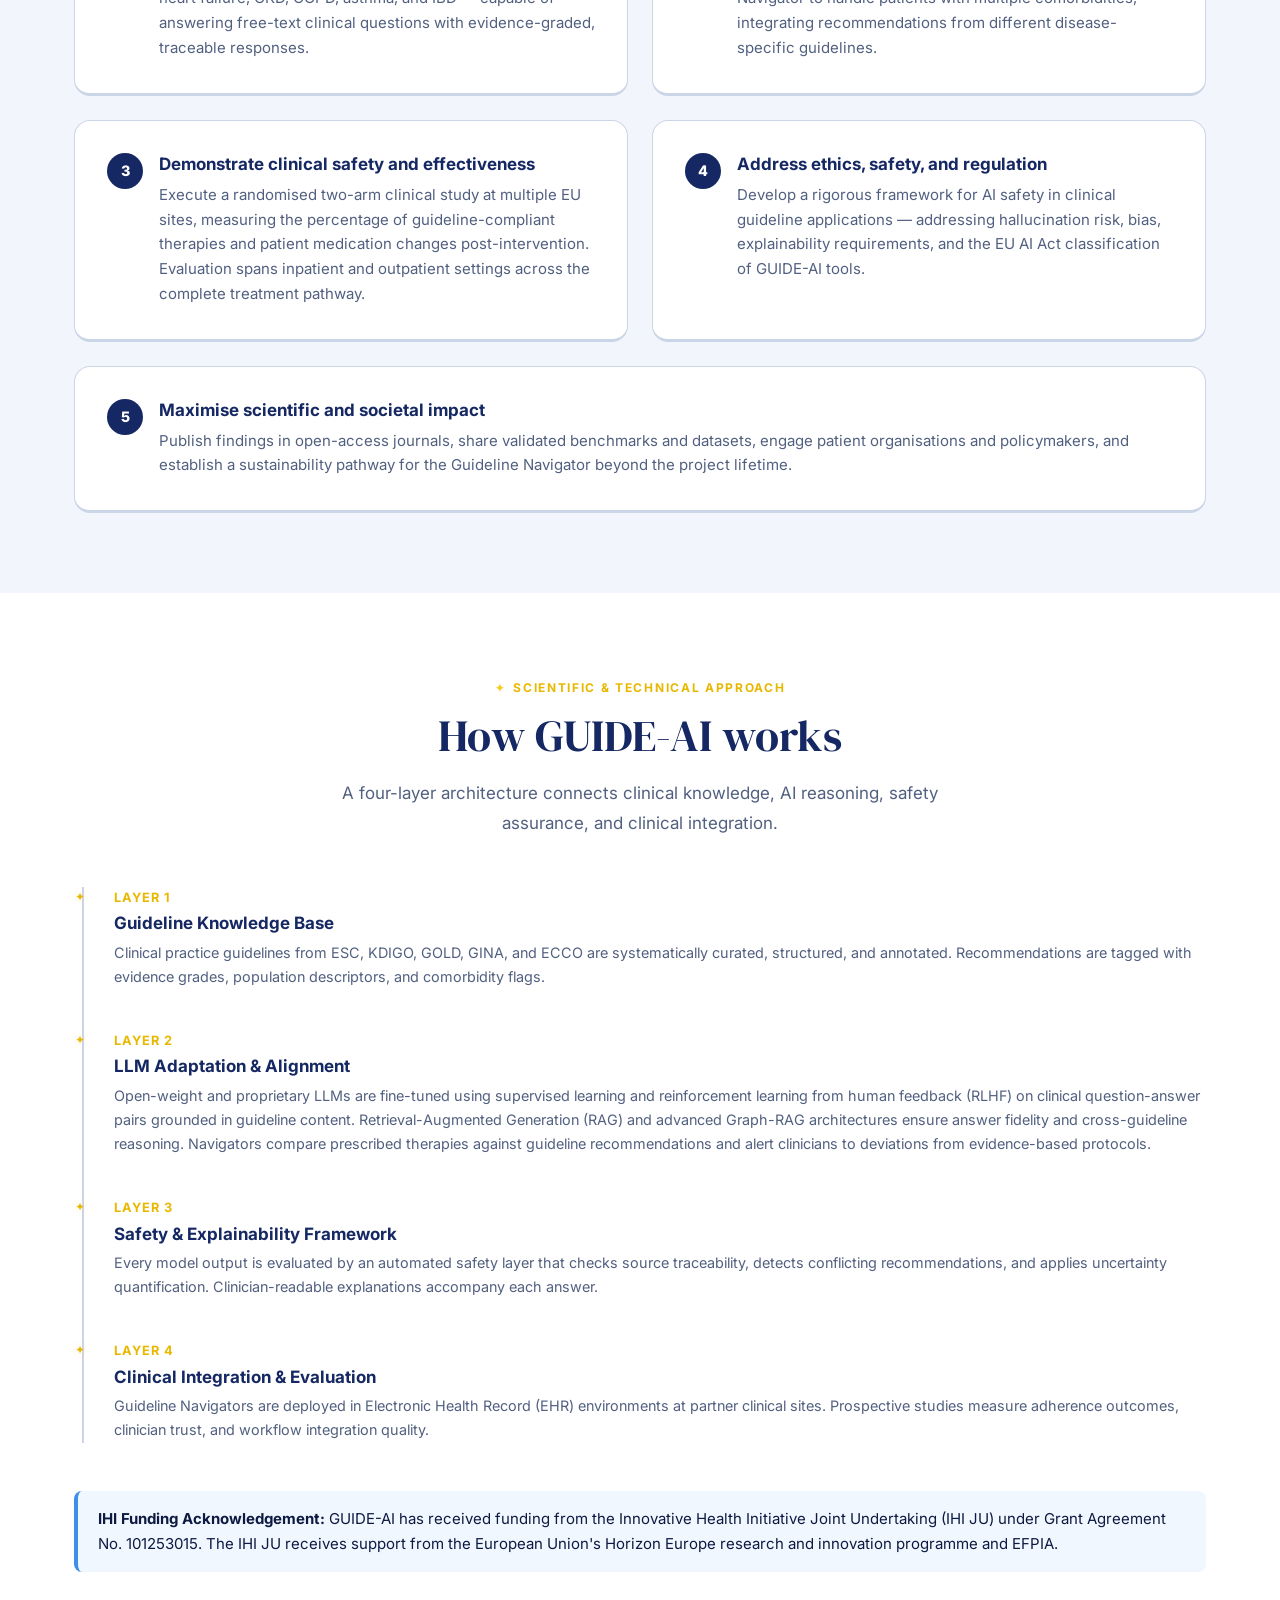
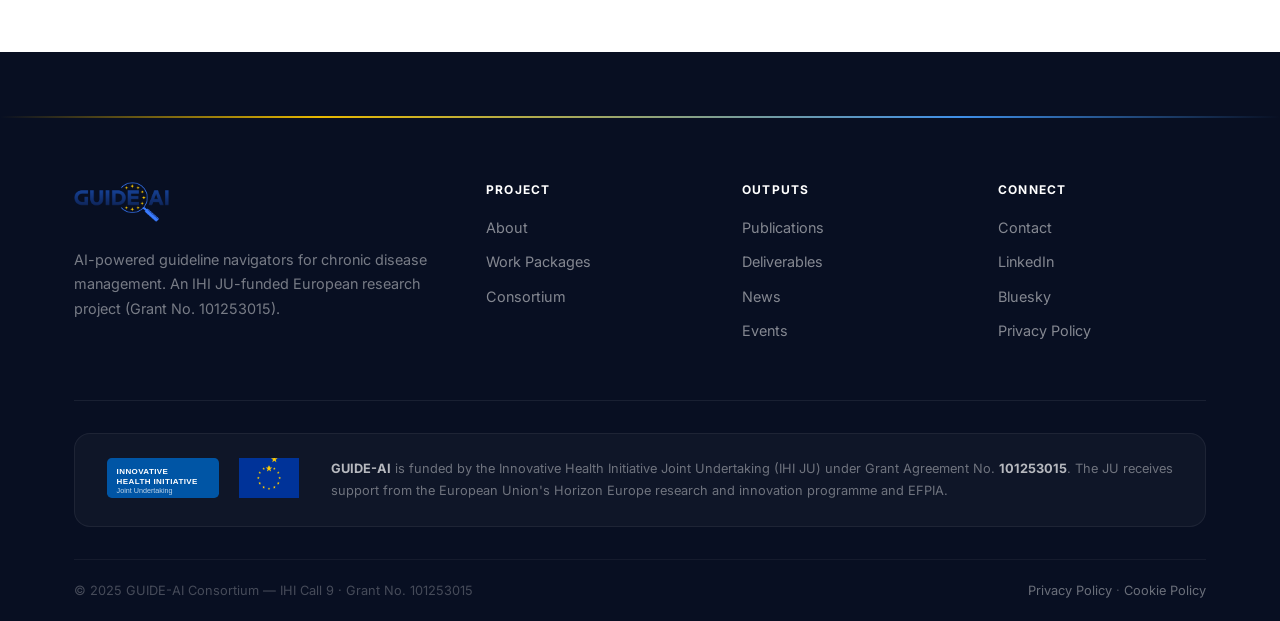
==== commit 3f513b14: "small polishing" ====
--- a/about.html
+++ b/about.html
@@ -1,4 +1,4 @@
-<!DOCTYPE html>
+﻿<!DOCTYPE html>
 <html lang="en">
 <head>
   <meta charset="UTF-8">
@@ -17,8 +17,7 @@
     <div class="container">
       <div class="navbar-inner">
         <a class="navbar-brand" href="index.html" aria-label="GUIDE-AI — home">
-          <img src="assets/images/logo.png" alt="" width="36" height="36" aria-hidden="true">
-          GUIDE<span class="brand-ai">-AI</span>
+          <img src="assets/images/logo.png" alt="GUIDE-AI" height="40">
         </a>
         <button class="nav-toggle" aria-controls="nav-menu" aria-expanded="false" aria-label="Toggle navigation">☰</button>
         <ul class="nav-menu" id="nav-menu" role="list">
@@ -80,18 +79,22 @@
           <h2 class="section-title" id="background-heading">The problem with clinical guidelines</h2>
           <p style="color:var(--muted); margin-bottom:1rem; line-height:1.75;">
             Clinical practice guidelines (CPGs) represent the gold standard of evidence-based medicine.
-            Produced by leading professional societies — ESC, KDIGO, GOLD, GINA — they synthesise
+            Produced by leading professional societies — ESC, KDIGO, GOLD, GINA, ECCO — they synthesise
             thousands of studies into graded recommendations designed to improve patient outcomes.
+            Together, the five chronic conditions targeted by GUIDE-AI (HFrEF, CKD, COPD, asthma, and IBD)
+            affect more than <strong>160 million Europeans</strong>.
           </p>
           <p style="color:var(--muted); margin-bottom:1rem; line-height:1.75;">
-            Yet applying them in practice is far from straightforward. A single patient with heart failure,
-            chronic kidney disease, and COPD is served by three separate guideline documents running to
-            hundreds of pages each. No single guideline addresses the intersection. Clinicians must
-            synthesise this complexity mentally, in real time, under pressure.
+            Yet applying guidelines in practice is far from straightforward. A single patient with heart failure
+            with reduced ejection fraction (HFrEF), chronic kidney disease, and COPD is served by three separate
+            guideline documents running to hundreds of pages each. No single guideline addresses the intersection.
+            Clinicians must synthesise this complexity mentally, in real time, under pressure.
           </p>
           <p style="color:var(--muted); line-height:1.75;">
             The result: significant variation in guideline adherence, avoidable adverse events, and
             inequalities in access to evidence-based care — particularly outside specialist centres.
+            GUIDE-AI, coordinated by <strong>Charité – Universitätsmedizin Berlin</strong> and bringing together
+            19 partner institutions across 8 countries, addresses this challenge directly.
           </p>
         </div>
         <div>
@@ -101,11 +104,13 @@
               <tbody>
                 <tr><td style="color:var(--muted);padding:.5rem 0;border-bottom:1px solid var(--border);width:45%;">Full name</td><td style="padding:.5rem 0;border-bottom:1px solid var(--border);font-weight:600;">GUIDE-AI</td></tr>
                 <tr><td style="color:var(--muted);padding:.5rem 0;border-bottom:1px solid var(--border);">Funder</td><td style="padding:.5rem 0;border-bottom:1px solid var(--border);">IHI Joint Undertaking</td></tr>
-                <tr><td style="color:var(--muted);padding:.5rem 0;border-bottom:1px solid var(--border);">Call</td><td style="padding:.5rem 0;border-bottom:1px solid var(--border);">IHI Call 9</td></tr>
+                <tr><td style="color:var(--muted);padding:.5rem 0;border-bottom:1px solid var(--border);">Call</td><td style="padding:.5rem 0;border-bottom:1px solid var(--border);">IHI Call 9 · Topic 3</td></tr>
                 <tr><td style="color:var(--muted);padding:.5rem 0;border-bottom:1px solid var(--border);">Grant No.</td><td style="padding:.5rem 0;border-bottom:1px solid var(--border);">101253015</td></tr>
-                <!-- TODO: Update start/end dates and budget -->
+                <tr><td style="color:var(--muted);padding:.5rem 0;border-bottom:1px solid var(--border);">Budget</td><td style="padding:.5rem 0;border-bottom:1px solid var(--border);font-weight:600;">€9.5 million</td></tr>
                 <tr><td style="color:var(--muted);padding:.5rem 0;border-bottom:1px solid var(--border);">Duration</td><td style="padding:.5rem 0;border-bottom:1px solid var(--border);">2025 – 2029 (4 years)</td></tr>
-                <tr><td style="color:var(--muted);padding:.5rem 0;border-bottom:1px solid var(--border);">Disease areas</td><td style="padding:.5rem 0;border-bottom:1px solid var(--border);">HF · CKD · COPD · Asthma · IBD</td></tr>
+                <tr><td style="color:var(--muted);padding:.5rem 0;border-bottom:1px solid var(--border);">Coordinator</td><td style="padding:.5rem 0;border-bottom:1px solid var(--border);">Charité – Universitätsmedizin Berlin</td></tr>
+                <tr><td style="color:var(--muted);padding:.5rem 0;border-bottom:1px solid var(--border);">Partners</td><td style="padding:.5rem 0;border-bottom:1px solid var(--border);">19 institutions · 8 countries</td></tr>
+                <tr><td style="color:var(--muted);padding:.5rem 0;border-bottom:1px solid var(--border);">Disease areas</td><td style="padding:.5rem 0;border-bottom:1px solid var(--border);">HFrEF · CKD · COPD · Asthma · IBD</td></tr>
                 <tr><td style="color:var(--muted);padding:.5rem 0;">Status</td><td style="padding:.5rem 0;"><span class="tag tag-teal">Active</span></td></tr>
               </tbody>
             </table>
@@ -149,7 +154,7 @@
             <div style="flex-shrink:0;width:36px;height:36px;background:var(--primary);color:#fff;border-radius:50%;display:flex;align-items:center;justify-content:center;font-weight:800;font-size:.9rem;">3</div>
             <div>
               <h3>Demonstrate clinical safety and effectiveness</h3>
-              <p>Prospectively evaluate Guideline Navigators in real clinical workflows at multiple EU sites, measuring impact on guideline adherence, clinical decision quality, and clinician efficiency.</p>
+              <p>Execute a randomised two-arm clinical study at multiple EU sites, measuring the percentage of guideline-compliant therapies and patient medication changes post-intervention. Evaluation spans inpatient and outpatient settings across the complete treatment pathway.</p>
             </div>
           </div>
         </div>
@@ -195,7 +200,7 @@
         <div class="timeline-item">
           <span class="timeline-date">Layer 2</span>
           <h3>LLM Adaptation &amp; Alignment</h3>
-          <p>Open-weight and proprietary LLMs are fine-tuned using supervised learning and reinforcement learning from human feedback (RLHF) on clinical question-answer pairs grounded in guideline content. Hallucination detection and retrieval-augmented generation (RAG) ensure answer fidelity.</p>
+          <p>Open-weight and proprietary LLMs are fine-tuned using supervised learning and reinforcement learning from human feedback (RLHF) on clinical question-answer pairs grounded in guideline content. Retrieval-Augmented Generation (RAG) and advanced Graph-RAG architectures ensure answer fidelity and cross-guideline reasoning. Navigators compare prescribed therapies against guideline recommendations and alert clinicians to deviations from evidence-based protocols.</p>
         </div>
         <div class="timeline-item">
           <span class="timeline-date">Layer 3</span>
@@ -222,8 +227,7 @@
     <div class="footer-top">
       <div class="footer-brand">
         <a class="navbar-brand" href="index.html" aria-label="GUIDE-AI — home">
-          <img src="assets/images/logo.png" alt="" width="30" height="30" aria-hidden="true">
-          GUIDE<span class="brand-ai">-AI</span>
+          <img src="assets/images/logo.png" alt="GUIDE-AI" height="32">
         </a>
         <p>AI-powered guideline navigators for chronic disease management. An IHI JU-funded European research project (Grant No. 101253015).</p>
       </div>
--- a/css/style.css
+++ b/css/style.css
@@ -1,33 +1,44 @@
-@import url('https://fonts.googleapis.com/css2?family=Inter:wght@300;400;500;600;700;800&display=swap');
-
-/* =============================================================
-   CSS Variables  –  swap brand colours here when assets arrive
+@import url('https://fonts.googleapis.com/css2?family=DM+Serif+Display:ital@0;1&family=Inter:wght@300;400;500;600;700;800&display=swap');
+
+/* =============================================================
+   CSS Variables — colours extracted from the GUIDE-AI logo
    ============================================================= */
 :root {
-  --primary:        #1B3D7B;
-  --primary-dark:   #0F2547;
-  --primary-light:  #2A5298;
-  --accent:         #0095DA;
-  --accent-dark:    #0078B3;
-  --accent-light:   #33AADE;
-
+  /* Primary: deep navy from the logo lettering */
+  --primary:        #152863;
+  --primary-dark:   #0D1A42;
+  --primary-light:  #1E3E96;
+
+  /* Accent: bright blue from the magnifying-glass ring */
+  --accent:         #3F8FE8;
+  --accent-dark:    #2671CB;
+  --accent-light:   #6AADEE;
+
+  /* Gold: EU-star amber from the logo stars — used as highlight accent */
+  --gold:           #E8B800;
+  --gold-light:     #F5CC20;
+  --gold-dim:       rgba(232,184,0,.15);
+
+  /* Neutrals */
   --white:   #FFFFFF;
-  --light:   #F4F7FB;
-  --mid:     #E2EAF4;
-  --border:  #CDD7E8;
-  --text:    #1A2A3A;
-  --muted:   #5A6878;
-  --dark:    #0D1A26;
-
-  --success: #1A9C4F;
+  --light:   #F2F5FB;
+  --mid:     #E2E8F5;
+  --border:  #CBD5E8;
+  --text:    #0F1F3D;
+  --muted:   #526080;
+  --dark:    #080F22;
+
+  /* Semantic */
+  --success: #16A34A;
   --warning: #D97706;
 
+  /* Layout */
   --section-y:  5rem;
   --radius:     0.5rem;
   --radius-lg:  1rem;
-  --shadow-sm:  0 1px 4px rgba(0,0,0,.08);
+  --shadow-sm:  0 1px 4px rgba(0,0,0,.07);
   --shadow:     0 4px 20px rgba(0,0,0,.10);
-  --shadow-lg:  0 8px 40px rgba(0,0,0,.14);
+  --shadow-lg:  0 12px 48px rgba(0,0,0,.14);
   --transition: .25s ease;
 }
 
@@ -35,25 +46,29 @@
    Reset & base
    ============================================================= */
 *, *::before, *::after { box-sizing: border-box; margin: 0; padding: 0; }
-
 html { scroll-behavior: smooth; font-size: 16px; }
-
 body {
-  font-family: 'Inter', -apple-system, BlinkMacSystemFont, 'Segoe UI', sans-serif;
+  font-family: 'Inter', -apple-system, BlinkMacSystemFont, sans-serif;
   color: var(--text);
   background: var(--white);
   line-height: 1.65;
   overflow-x: hidden;
 }
-
 img { max-width: 100%; height: auto; display: block; }
-
-a { color: var(--accent); text-decoration: none; transition: color var(--transition); }
+a   { color: var(--accent); text-decoration: none; transition: color var(--transition); }
 a:hover { color: var(--accent-dark); }
 
-h1, h2, h3, h4, h5, h6 {
+/* Serif for display headings */
+h1, h2 {
+  font-family: 'DM Serif Display', Georgia, 'Times New Roman', serif;
+  font-weight: 400;
+  line-height: 1.2;
+  color: var(--primary);
+}
+h3, h4, h5, h6 {
+  font-family: 'Inter', sans-serif;
   font-weight: 700;
-  line-height: 1.25;
+  line-height: 1.3;
   color: var(--primary);
 }
 
@@ -61,16 +76,10 @@
    Skip link (accessibility)
    ============================================================= */
 .skip-link {
-  position: absolute;
-  top: -100%;
-  left: 1rem;
-  background: var(--accent);
-  color: var(--white);
-  padding: .5rem 1rem;
-  border-radius: 0 0 var(--radius) var(--radius);
-  font-weight: 600;
-  z-index: 9999;
-  transition: top .2s;
+  position: absolute; top: -100%; left: 1rem;
+  background: var(--accent); color: var(--white);
+  padding: .5rem 1rem; border-radius: 0 0 var(--radius) var(--radius);
+  font-weight: 600; z-index: 9999; transition: top .2s;
 }
 .skip-link:focus { top: 0; }
 
@@ -78,305 +87,325 @@
    Layout helpers
    ============================================================= */
 .container {
-  width: 100%;
-  max-width: 1200px;
-  margin: 0 auto;
-  padding: 0 1.5rem;
-}
-
-.section      { padding: var(--section-y) 0; }
+  width: 100%; max-width: 1180px;
+  margin: 0 auto; padding: 0 1.5rem;
+}
+.section       { padding: var(--section-y) 0; }
 .section-light { background: var(--light); }
-.section-mid   { background: var(--mid); }
-.section-dark  {
-  background: var(--primary);
-  color: var(--white);
-}
-.section-dark h2,
-.section-dark h3 { color: var(--white); }
-.section-dark .section-label   { color: var(--accent-light); }
-.section-dark .section-subtitle { color: rgba(255,255,255,.75); }
+.section-dark  { background: var(--primary); color: var(--white); }
+.section-dark h2, .section-dark h3 { color: var(--white); }
 
 .grid-2 { display: grid; grid-template-columns: 1fr 1fr;          gap: 2rem; }
 .grid-3 { display: grid; grid-template-columns: repeat(3, 1fr);   gap: 1.5rem; }
 .grid-4 { display: grid; grid-template-columns: repeat(4, 1fr);   gap: 1.5rem; }
 
 /* =============================================================
-   Typography helpers
+   Section label — gold, with star motif echoing the logo
    ============================================================= */
 .section-label {
-  display: block;
-  font-size: .8125rem;
-  font-weight: 600;
-  letter-spacing: .12em;
+  display: inline-flex;
+  align-items: center;
+  gap: .5rem;
+  font-size: .75rem;
+  font-weight: 700;
+  letter-spacing: .14em;
   text-transform: uppercase;
-  color: var(--accent);
-  margin-bottom: .625rem;
-}
-
+  color: var(--gold);
+  margin-bottom: .75rem;
+}
+.section-label::before {
+  content: '✦';
+  font-size: .7rem;
+  color: var(--gold-light);
+}
+
+/* On dark backgrounds */
+.section-dark .section-label { color: var(--gold-light); }
+.section-dark .section-label::before { color: var(--gold); }
+
+/* =============================================================
+   Section title
+   ============================================================= */
 .section-title {
-  font-size: clamp(1.75rem, 3vw, 2.5rem);
-  font-weight: 800;
+  font-size: clamp(1.875rem, 3.5vw, 2.75rem);
   color: var(--primary);
   margin-bottom: 1rem;
 }
+.section-dark .section-title { color: var(--white); }
 
 .section-subtitle {
   font-size: 1.0625rem;
   color: var(--muted);
   max-width: 640px;
-  line-height: 1.7;
+  line-height: 1.75;
 }
 
 /* =============================================================
    Buttons
    ============================================================= */
 .btn {
-  display: inline-flex;
-  align-items: center;
-  gap: .5rem;
-  padding: .75rem 1.75rem;
-  font-size: .9375rem;
-  font-weight: 600;
-  border-radius: var(--radius);
+  display: inline-flex; align-items: center; gap: .5rem;
+  padding: .75rem 1.875rem;
+  font-family: 'Inter', sans-serif;
+  font-size: .9375rem; font-weight: 600;
+  border-radius: 100px; /* pill shape for distinction */
   border: 2px solid transparent;
-  cursor: pointer;
-  text-decoration: none;
+  cursor: pointer; text-decoration: none;
   transition: var(--transition);
-  line-height: 1;
-  white-space: nowrap;
-}
-
+  line-height: 1; white-space: nowrap;
+}
 .btn-primary {
-  background: var(--accent);
-  color: var(--white);
-  border-color: var(--accent);
+  background: var(--accent); color: var(--white); border-color: var(--accent);
 }
 .btn-primary:hover {
-  background: var(--accent-dark);
-  border-color: var(--accent-dark);
-  color: var(--white);
-  box-shadow: 0 4px 20px rgba(0,149,218,.4);
-  transform: translateY(-1px);
-}
-
+  background: var(--accent-dark); border-color: var(--accent-dark);
+  color: var(--white); box-shadow: 0 6px 24px rgba(63,143,232,.35);
+  transform: translateY(-2px);
+}
 .btn-outline-white {
-  background: transparent;
-  color: var(--white);
-  border-color: rgba(255,255,255,.55);
+  background: transparent; color: var(--white); border-color: rgba(255,255,255,.45);
 }
 .btn-outline-white:hover {
-  background: rgba(255,255,255,.12);
-  border-color: var(--white);
-  color: var(--white);
-}
-
+  background: rgba(255,255,255,.12); border-color: var(--white); color: var(--white);
+}
 .btn-outline {
-  background: transparent;
-  color: var(--primary);
-  border-color: var(--border);
+  background: transparent; color: var(--primary); border-color: var(--border);
 }
 .btn-outline:hover {
-  border-color: var(--accent);
-  color: var(--accent);
-  background: rgba(0,149,218,.05);
-}
-
-.btn-sm { padding: .5rem 1.125rem; font-size: .875rem; }
+  border-color: var(--accent); color: var(--accent);
+  background: rgba(63,143,232,.05);
+}
+.btn-gold {
+  background: var(--gold); color: var(--primary-dark); border-color: var(--gold);
+  font-weight: 700;
+}
+.btn-gold:hover {
+  background: var(--gold-light); border-color: var(--gold-light);
+  color: var(--primary-dark); box-shadow: 0 6px 20px rgba(232,184,0,.4);
+  transform: translateY(-2px);
+}
+.btn-sm { padding: .45rem 1.125rem; font-size: .875rem; }
 
 /* =============================================================
    Navigation
    ============================================================= */
 .navbar {
-  position: sticky;
-  top: 0;
-  z-index: 1000;
+  position: sticky; top: 0; z-index: 1000;
   background: var(--white);
   border-bottom: 1px solid var(--border);
-  box-shadow: var(--shadow-sm);
-  transition: box-shadow var(--transition);
-}
-.navbar.scrolled { box-shadow: var(--shadow); }
+  transition: box-shadow var(--transition), border-color var(--transition);
+}
+.navbar.scrolled {
+  box-shadow: var(--shadow);
+  border-bottom-color: transparent;
+}
 
 .navbar-inner {
-  display: flex;
-  align-items: center;
-  justify-content: space-between;
-  height: 68px;
-}
-
+  display: flex; align-items: center; justify-content: space-between;
+  height: 72px;
+}
+
+/* Logo-only brand — no text */
 .navbar-brand {
-  display: inline-flex;
-  align-items: center;
-  gap: .625rem;
-  color: var(--primary);
-  font-weight: 800;
-  font-size: 1.1875rem;
-  text-decoration: none;
-  flex-shrink: 0;
-}
-.navbar-brand img { height: 36px; width: auto; }
-.navbar-brand .brand-ai { color: var(--accent); }
+  display: inline-flex; align-items: center;
+  text-decoration: none; flex-shrink: 0;
+  /* subtle transition on hover */
+  opacity: 1; transition: opacity var(--transition);
+}
+.navbar-brand:hover { opacity: .85; }
+.navbar-brand img { height: 40px; width: auto; display: block; }
+
+/* Footer logo lives on dark, so we wrap it */
+.footer-logo-pill {
+  display: inline-flex; align-items: center;
+  background: var(--white);
+  border-radius: var(--radius);
+  padding: .5rem .875rem;
+}
+.footer-logo-pill img { height: 32px; width: auto; display: block; }
 
 .nav-menu {
-  display: flex;
-  align-items: center;
-  gap: .125rem;
-  list-style: none;
-}
-
+  display: flex; align-items: center; gap: .125rem; list-style: none;
+}
 .nav-item { position: relative; }
-
 .nav-link {
-  display: block;
-  padding: .5rem .875rem;
-  font-size: .9375rem;
-  font-weight: 500;
-  color: var(--text);
-  border-radius: var(--radius);
-  transition: var(--transition);
-  white-space: nowrap;
-  text-decoration: none;
-}
-.nav-link:hover,
-.nav-link.active { color: var(--accent); background: var(--light); }
+  display: block; padding: .5rem .875rem;
+  font-size: .9375rem; font-weight: 500;
+  color: var(--text); border-radius: var(--radius);
+  transition: var(--transition); white-space: nowrap; text-decoration: none;
+}
+.nav-link:hover { color: var(--accent); background: var(--light); }
+.nav-link.active {
+  color: var(--accent);
+  background: rgba(63,143,232,.08);
+  font-weight: 600;
+}
 
 .has-dropdown > .nav-link::after {
-  content: '▾';
-  margin-left: .3rem;
-  font-size: .7rem;
-  opacity: .55;
-  vertical-align: middle;
-}
-
+  content: '▾'; margin-left: .3rem;
+  font-size: .65rem; opacity: .5; vertical-align: middle;
+}
 .dropdown-menu {
-  display: none;
-  position: absolute;
-  top: calc(100% + .375rem);
-  left: 0;
-  background: var(--white);
-  border: 1px solid var(--border);
-  border-radius: var(--radius);
-  box-shadow: var(--shadow);
-  min-width: 200px;
-  padding: .375rem;
-  z-index: 200;
+  display: none; position: absolute;
+  top: calc(100% + .375rem); left: 0;
+  background: var(--white); border: 1px solid var(--border);
+  border-radius: var(--radius); box-shadow: var(--shadow);
+  min-width: 200px; padding: .375rem; z-index: 200;
 }
 .dropdown-menu a {
-  display: block;
-  padding: .5rem .75rem;
-  color: var(--text);
-  font-size: .9rem;
+  display: block; padding: .5rem .75rem;
+  color: var(--text); font-size: .9rem;
   border-radius: calc(var(--radius) - 2px);
-  transition: var(--transition);
-  text-decoration: none;
+  transition: var(--transition); text-decoration: none;
 }
 .dropdown-menu a:hover { color: var(--accent); background: var(--light); }
-
 .has-dropdown:hover .dropdown-menu,
 .has-dropdown:focus-within .dropdown-menu { display: block; }
 
 .nav-toggle {
-  display: none;
-  background: none;
-  border: 1px solid var(--border);
-  border-radius: var(--radius);
-  padding: .4rem .65rem;
-  cursor: pointer;
-  color: var(--text);
-  font-size: 1.3rem;
-  line-height: 1;
+  display: none; background: none;
+  border: 1px solid var(--border); border-radius: var(--radius);
+  padding: .4rem .65rem; cursor: pointer;
+  color: var(--text); font-size: 1.3rem; line-height: 1;
   transition: var(--transition);
 }
 .nav-toggle:hover { background: var(--light); }
 
 /* =============================================================
-   Hero
+   Hero — diagonal clip, concentric ring decoration
    ============================================================= */
 .hero {
   position: relative;
   overflow: hidden;
-  background: linear-gradient(140deg, var(--primary-dark) 0%, var(--primary) 60%, var(--primary-light) 100%);
+  background: linear-gradient(145deg, var(--primary-dark) 0%, var(--primary) 50%, var(--primary-light) 100%);
   color: var(--white);
-  padding: 6rem 0 5.5rem;
-}
+  padding: 6.5rem 0 10rem; /* extra bottom for diagonal clip */
+  clip-path: polygon(0 0, 100% 0, 100% 88%, 60% 100%, 0 92%);
+}
+
+/* Radial spotlight on the right */
+.hero::before {
+  content: '';
+  position: absolute;
+  right: -8%; top: -20%;
+  width: 65vw; height: 65vw; max-width: 780px; max-height: 780px;
+  border-radius: 50%;
+  background: radial-gradient(circle at center,
+    rgba(63,143,232,.18) 0%,
+    rgba(63,143,232,.06) 45%,
+    transparent 70%);
+  pointer-events: none;
+}
+
+/* Inner accent glow */
 .hero::after {
   content: '';
   position: absolute;
-  inset: 0;
-  background-image: radial-gradient(circle at 80% 20%, rgba(0,149,218,.18) 0%, transparent 60%);
+  right: 5%; top: 5%;
+  width: 420px; height: 420px;
+  border-radius: 50%;
+  border: 1px solid rgba(232,184,0,.12);
+  box-shadow:
+    inset 0 0 60px rgba(232,184,0,.04),
+    0 0 60px rgba(63,143,232,.12);
   pointer-events: none;
 }
 
+.hero-rings {
+  position: absolute;
+  right: -60px; top: -60px;
+  width: 520px; height: 520px;
+  pointer-events: none;
+  opacity: .7;
+}
+
 .hero-inner {
+  position: relative; z-index: 1;
+  max-width: 720px;
+}
+
+.hero-eyebrow {
+  display: inline-flex; align-items: center; gap: .5rem;
+  background: rgba(232,184,0,.15);
+  border: 1px solid rgba(232,184,0,.3);
+  color: var(--gold-light);
+  font-size: .75rem; font-weight: 700;
+  letter-spacing: .12em; text-transform: uppercase;
+  padding: .35rem 1rem; border-radius: 100px;
+  margin-bottom: 1.75rem;
+}
+.hero-eyebrow::before { content: '✦'; }
+
+.hero h1 {
+  color: var(--white);
+  font-size: clamp(2.125rem, 4.5vw, 3.375rem);
+  line-height: 1.15;
+  margin-bottom: 1.375rem;
+}
+.hero h1 em {
+  font-style: italic;
+  color: var(--gold-light);
+}
+
+.hero-lead {
+  font-size: 1.1rem; color: rgba(255,255,255,.8);
+  margin-bottom: 2.375rem; line-height: 1.75; max-width: 580px;
+}
+.hero-actions { display: flex; flex-wrap: wrap; gap: .875rem; align-items: center; }
+
+/* =============================================================
+   Stats bar — editorial scale
+   ============================================================= */
+.stats-bar {
+  background: var(--primary-dark);
+  padding: 3.5rem 0;
   position: relative;
-  z-index: 1;
-  max-width: 760px;
-}
-
-.hero-eyebrow {
-  display: inline-block;
-  background: rgba(255,255,255,.15);
-  color: rgba(255,255,255,.92);
-  font-size: .8rem;
+}
+/* Subtle top gold line */
+.stats-bar::before {
+  content: '';
+  position: absolute;
+  top: 0; left: 0; right: 0;
+  height: 3px;
+  background: linear-gradient(90deg, transparent 0%, var(--gold) 30%, var(--gold-light) 70%, transparent 100%);
+}
+
+.stats-grid {
+  display: grid;
+  grid-template-columns: repeat(4, 1fr);
+  gap: 0;
+}
+
+.stat-item {
+  text-align: center;
+  padding: 0 2rem;
+  border-right: 1px solid rgba(255,255,255,.08);
+}
+.stat-item:last-child { border-right: none; }
+
+.stat-number {
+  display: block;
+  font-family: 'DM Serif Display', Georgia, serif;
+  font-size: clamp(3rem, 5.5vw, 4.5rem);
+  font-weight: 400;
+  color: var(--white);
+  line-height: 1;
+  letter-spacing: -.02em;
+}
+
+.stat-divider {
+  width: 28px; height: 2px;
+  background: var(--gold);
+  margin: .75rem auto .625rem;
+}
+
+.stat-label {
+  display: block;
+  font-size: .75rem;
   font-weight: 600;
   letter-spacing: .1em;
   text-transform: uppercase;
-  padding: .35rem .9rem;
-  border-radius: 100px;
-  margin-bottom: 1.625rem;
-  border: 1px solid rgba(255,255,255,.2);
-}
-
-.hero h1 {
-  color: var(--white);
-  font-size: clamp(2rem, 4.5vw, 3.25rem);
-  font-weight: 800;
-  line-height: 1.15;
-  margin-bottom: 1.25rem;
-}
-.hero h1 em { font-style: normal; color: var(--accent-light); }
-
-.hero-lead {
-  font-size: 1.1rem;
-  color: rgba(255,255,255,.82);
-  margin-bottom: 2.25rem;
-  line-height: 1.7;
-  max-width: 600px;
-}
-
-.hero-actions { display: flex; flex-wrap: wrap; gap: .75rem; align-items: center; }
-
-/* =============================================================
-   Stats bar
-   ============================================================= */
-.stats-bar {
-  background: var(--primary-dark);
-  padding: 3rem 0;
-}
-
-.stats-grid {
-  display: grid;
-  grid-template-columns: repeat(4, 1fr);
-  gap: 1rem;
-  text-align: center;
-}
-
-.stat-item {}
-
-.stat-number {
-  display: block;
-  font-size: clamp(2.25rem, 4vw, 3rem);
-  font-weight: 800;
-  color: var(--accent-light);
-  line-height: 1;
-}
-
-.stat-label {
-  display: block;
-  font-size: .875rem;
-  color: rgba(255,255,255,.65);
-  margin-top: .5rem;
-  font-weight: 400;
+  color: rgba(255,255,255,.45);
 }
 
 /* =============================================================
@@ -385,127 +414,105 @@
 .card {
   background: var(--white);
   border: 1px solid var(--border);
+  border-bottom: 3px solid var(--border);
   border-radius: var(--radius-lg);
   padding: 2rem;
   height: 100%;
-  transition: var(--transition);
-}
-.card:hover { box-shadow: var(--shadow); border-color: var(--accent-light); transform: translateY(-2px); }
+  transition: border-color .25s, box-shadow .25s, transform .25s;
+}
+.card:hover {
+  border-bottom-color: var(--accent);
+  box-shadow: var(--shadow);
+  transform: translateY(-3px);
+}
 
 .card-icon {
-  width: 52px;
-  height: 52px;
+  width: 52px; height: 52px;
   border-radius: var(--radius);
-  display: flex;
-  align-items: center;
-  justify-content: center;
-  font-size: 1.5rem;
-  margin-bottom: 1.25rem;
-  flex-shrink: 0;
-}
-.card-icon-blue    { background: rgba(27,61,123,.1); }
-.card-icon-teal    { background: rgba(0,149,218,.1); }
-.card-icon-success { background: rgba(26,156,79,.1); }
-
-.card h3 { font-size: 1.0625rem; margin-bottom: .5rem; color: var(--primary); }
+  display: flex; align-items: center; justify-content: center;
+  font-size: 1.4rem; margin-bottom: 1.25rem; flex-shrink: 0;
+}
+.card-icon-blue    { background: rgba(21,40,99,.08); }
+.card-icon-teal    { background: rgba(63,143,232,.1); }
+.card-icon-success { background: rgba(22,163,74,.1); }
+.card-icon-gold    { background: var(--gold-dim); }
+
+.card h3 { font-size: 1.0625rem; margin-bottom: .5rem; }
 .card p  { font-size: .9375rem; color: var(--muted); margin: 0; line-height: 1.65; }
 
 /* =============================================================
    Problem / Solution block
    ============================================================= */
 .ps-grid {
-  display: grid;
-  grid-template-columns: 1fr 1fr;
-  gap: 2rem;
-  align-items: stretch;
-}
-
-.ps-block {
-  padding: 2.5rem;
-  border-radius: var(--radius-lg);
-}
+  display: grid; grid-template-columns: 1fr 1fr; gap: 2rem; align-items: stretch;
+}
+.ps-block { padding: 2.5rem; border-radius: var(--radius-lg); }
 .ps-block.problem {
   background: var(--light);
   border-left: 4px solid var(--warning);
 }
 .ps-block.solution {
-  background: rgba(0,149,218,.05);
+  background: rgba(63,143,232,.05);
   border-left: 4px solid var(--accent);
 }
-
-.ps-block h3 {
-  font-size: 1.125rem;
-  margin-bottom: 1.25rem;
-  display: flex;
-  align-items: center;
-  gap: .625rem;
-}
-.ps-block.problem h3 { color: var(--warning); }
+.ps-block h3 { font-size: 1.125rem; margin-bottom: 1.25rem; display: flex; align-items: center; gap: .625rem; }
+.ps-block.problem  h3 { color: var(--warning); }
 .ps-block.solution h3 { color: var(--accent-dark); }
-
 .ps-block ul { list-style: none; }
 .ps-block ul li {
   padding: .625rem 0 .625rem 1.75rem;
-  position: relative;
-  font-size: .9375rem;
-  color: var(--text);
-  border-bottom: 1px solid var(--border);
-  line-height: 1.5;
+  position: relative; font-size: .9375rem; color: var(--text);
+  border-bottom: 1px solid var(--border); line-height: 1.55;
 }
 .ps-block ul li:last-child { border-bottom: none; }
 .ps-block ul li::before {
-  position: absolute;
-  left: 0;
-  font-weight: 700;
-  font-size: .875rem;
+  position: absolute; left: 0; font-weight: 700; font-size: .875rem;
 }
 .ps-block.problem  ul li::before { content: '✗'; color: var(--warning); }
 .ps-block.solution ul li::before { content: '✓'; color: var(--accent); }
 
 /* =============================================================
-   WP Cards
+   WP Cards — ghost number background
    ============================================================= */
 .wp-card {
   background: var(--white);
   border: 1px solid var(--border);
   border-radius: var(--radius-lg);
   padding: 2rem;
-  position: relative;
-  overflow: hidden;
-  transition: var(--transition);
+  position: relative; overflow: hidden;
+  transition: box-shadow .25s, transform .25s, border-color .25s;
   height: 100%;
 }
 .wp-card::before {
   content: '';
+  position: absolute; top: 0; left: 0; right: 0; height: 3px;
+  background: linear-gradient(90deg, var(--accent), var(--primary-light));
+}
+/* Ghost WP number — decorative */
+.wp-card::after {
+  content: attr(data-wp);
   position: absolute;
-  top: 0; left: 0; right: 0;
-  height: 4px;
-  background: linear-gradient(90deg, var(--accent), var(--primary-light));
-}
-.wp-card:hover { box-shadow: var(--shadow); transform: translateY(-2px); }
+  right: -0.25rem; bottom: -1.5rem;
+  font-family: 'DM Serif Display', serif;
+  font-size: 9rem; font-weight: 400; line-height: 1;
+  color: rgba(21,40,99,.05);
+  pointer-events: none; user-select: none;
+  z-index: 0;
+}
+.wp-card > * { position: relative; z-index: 1; }
+.wp-card:hover { box-shadow: var(--shadow); transform: translateY(-2px); border-color: var(--accent-light); }
 
 .wp-number {
-  display: inline-block;
-  font-size: .75rem;
-  font-weight: 700;
-  letter-spacing: .1em;
-  text-transform: uppercase;
-  color: var(--accent);
-  margin-bottom: .5rem;
-  background: rgba(0,149,218,.08);
-  padding: .2rem .6rem;
-  border-radius: 100px;
-}
-
-.wp-card h3 { font-size: 1.0625rem; margin-bottom: .625rem; color: var(--primary); }
-.wp-card p  { font-size: .9rem; color: var(--muted); margin-bottom: 1rem; line-height: 1.6; }
-
+  display: inline-block; font-size: .72rem; font-weight: 700;
+  letter-spacing: .1em; text-transform: uppercase;
+  color: var(--accent); background: rgba(63,143,232,.1);
+  padding: .2rem .65rem; border-radius: 100px; margin-bottom: .6rem;
+}
+.wp-card h3 { font-size: 1.0625rem; margin-bottom: .625rem; }
+.wp-card p  { font-size: .9rem; color: var(--muted); margin-bottom: 1rem; line-height: 1.65; }
 .wp-lead {
-  font-size: .8125rem;
-  color: var(--muted);
-  display: flex;
-  align-items: center;
-  gap: .35rem;
+  font-size: .8125rem; color: var(--muted);
+  display: flex; align-items: center; gap: .35rem;
 }
 .wp-lead::before { content: '👤'; font-size: .75rem; }
 
@@ -513,82 +520,47 @@
    News cards
    ============================================================= */
 .news-card {
-  background: var(--white);
-  border: 1px solid var(--border);
-  border-radius: var(--radius-lg);
-  overflow: hidden;
-  display: flex;
-  flex-direction: column;
-  transition: var(--transition);
-}
-.news-card:hover { box-shadow: var(--shadow); transform: translateY(-2px); }
-
-.news-card-body { padding: 1.5rem; flex: 1; }
+  background: var(--white); border: 1px solid var(--border);
+  border-radius: var(--radius-lg); overflow: hidden;
+  display: flex; flex-direction: column;
+  transition: box-shadow .25s, transform .25s;
+}
+.news-card:hover { box-shadow: var(--shadow); transform: translateY(-3px); }
+
+.news-card-body { padding: 1.625rem; flex: 1; }
 .news-card-footer {
-  padding: .875rem 1.5rem;
+  padding: .875rem 1.625rem;
+  border-top: 1px solid var(--border);
+  display: flex; align-items: center; justify-content: space-between;
   background: var(--light);
-  border-top: 1px solid var(--border);
-  display: flex;
-  align-items: center;
-  justify-content: space-between;
-}
-
+}
 .news-tag {
-  display: inline-block;
-  font-size: .75rem;
-  font-weight: 600;
-  letter-spacing: .05em;
-  text-transform: uppercase;
-  color: var(--accent);
-  background: rgba(0,149,218,.08);
-  padding: .2rem .6rem;
-  border-radius: 100px;
-  margin-bottom: .75rem;
-}
-
-.news-card h3 { font-size: 1rem; margin-bottom: .5rem; color: var(--primary); line-height: 1.4; }
-.news-card p  { font-size: .9rem; color: var(--muted); margin: 0; line-height: 1.6; }
-
-.news-date { font-size: .8125rem; color: var(--muted); }
+  display: inline-block; font-size: .7rem; font-weight: 700;
+  letter-spacing: .08em; text-transform: uppercase;
+  color: var(--accent); background: rgba(63,143,232,.1);
+  padding: .2rem .65rem; border-radius: 100px; margin-bottom: .75rem;
+}
+.news-card h3 { font-size: 1rem; margin-bottom: .5rem; line-height: 1.4; }
+.news-card p  { font-size: .9rem; color: var(--muted); margin: 0; line-height: 1.65; }
+.news-date { font-size: .8rem; color: var(--muted); font-weight: 500; }
 
 /* =============================================================
    Partners strip
    ============================================================= */
 .partners-strip { padding: 3.5rem 0; }
-
-.partners-grid {
-  display: flex;
-  flex-wrap: wrap;
-  gap: 2rem;
-  align-items: center;
-  justify-content: center;
-}
-
+.partners-grid { display: flex; flex-wrap: wrap; gap: 1.5rem; align-items: center; justify-content: center; }
 .partner-placeholder {
-  display: flex;
-  align-items: center;
-  justify-content: center;
-  height: 56px;
-  min-width: 120px;
-  padding: 0 1.25rem;
-  background: var(--light);
-  border: 1px dashed var(--border);
-  border-radius: var(--radius);
-  font-size: .8125rem;
-  color: var(--muted);
-  font-weight: 500;
-  transition: var(--transition);
-}
-.partner-placeholder:hover { border-color: var(--accent-light); color: var(--accent-dark); }
-
+  display: flex; align-items: center; justify-content: center;
+  height: 56px; min-width: 120px; padding: 0 1.25rem;
+  background: var(--light); border: 1px dashed var(--border);
+  border-radius: var(--radius); font-size: .8125rem; color: var(--muted);
+  font-weight: 500; transition: var(--transition);
+}
+.partner-placeholder:hover { border-color: var(--accent); color: var(--accent-dark); background: rgba(63,143,232,.05); }
 .partner-logo {
-  height: 52px;
-  width: auto;
-  max-width: 140px;
-  filter: grayscale(1);
-  opacity: .6;
-  transition: var(--transition);
-  object-fit: contain;
+  height: 52px; width: auto; max-width: 140px;
+  filter: grayscale(1); opacity: .55;
+  transition: var(--transition); object-fit: contain;
 }
 .partner-logo:hover { filter: grayscale(0); opacity: 1; }
 
@@ -597,281 +569,195 @@
    ============================================================= */
 .page-header {
   background: linear-gradient(135deg, var(--primary-dark) 0%, var(--primary) 100%);
-  color: var(--white);
-  padding: 4rem 0;
+  color: var(--white); padding: 4rem 0;
+  position: relative; overflow: hidden;
+}
+.page-header::after {
+  content: '';
+  position: absolute; right: -5%; bottom: -40%;
+  width: 400px; height: 400px; border-radius: 50%;
+  background: radial-gradient(circle, rgba(63,143,232,.15) 0%, transparent 65%);
+  pointer-events: none;
 }
 .page-header h1 {
   color: var(--white);
-  font-size: clamp(1.75rem, 3vw, 2.625rem);
-  margin-top: 1rem;
+  font-size: clamp(1.875rem, 3.5vw, 2.75rem);
+  margin-top: 1rem; position: relative; z-index: 1;
 }
 .page-header p {
-  color: rgba(255,255,255,.78);
-  max-width: 600px;
-  margin-top: .875rem;
-  font-size: 1.0625rem;
-  line-height: 1.7;
-}
-
+  color: rgba(255,255,255,.75); max-width: 600px;
+  margin-top: .875rem; font-size: 1.0625rem; line-height: 1.75;
+  position: relative; z-index: 1;
+}
 .breadcrumb {
-  list-style: none;
-  display: flex;
-  align-items: center;
-  gap: .375rem;
-  font-size: .875rem;
-  color: rgba(255,255,255,.55);
+  list-style: none; display: flex; align-items: center;
+  gap: .375rem; font-size: .875rem; color: rgba(255,255,255,.5);
+  position: relative; z-index: 1;
 }
 .breadcrumb li + li::before { content: '›'; margin-right: .375rem; }
-.breadcrumb a { color: rgba(255,255,255,.7); }
+.breadcrumb a { color: rgba(255,255,255,.65); }
 .breadcrumb a:hover { color: var(--white); }
-.breadcrumb [aria-current] { color: rgba(255,255,255,.9); }
+.breadcrumb [aria-current] { color: var(--gold-light); }
 
 /* =============================================================
    Tags / badges
    ============================================================= */
 .tag {
-  display: inline-block;
-  padding: .2rem .7rem;
-  border-radius: 100px;
-  font-size: .75rem;
-  font-weight: 600;
-  background: var(--light);
-  color: var(--muted);
-}
-.tag-blue    { background: rgba(27,61,123,.1);  color: var(--primary); }
-.tag-teal    { background: rgba(0,149,218,.1);  color: var(--accent-dark); }
-.tag-success { background: rgba(26,156,79,.1);  color: var(--success); }
-.tag-warning { background: rgba(217,119,6,.1);  color: var(--warning); }
+  display: inline-block; padding: .2rem .7rem; border-radius: 100px;
+  font-size: .75rem; font-weight: 600;
+  background: var(--light); color: var(--muted);
+}
+.tag-blue    { background: rgba(21,40,99,.08);   color: var(--primary); }
+.tag-teal    { background: rgba(63,143,232,.1);  color: var(--accent-dark); }
+.tag-success { background: rgba(22,163,74,.1);   color: var(--success); }
+.tag-warning { background: rgba(217,119,6,.1);   color: var(--warning); }
+.tag-gold    { background: var(--gold-dim);       color: #9A6C00; }
 
 /* =============================================================
    Table
    ============================================================= */
-.table-wrap {
-  overflow-x: auto;
-  border-radius: var(--radius-lg);
-  border: 1px solid var(--border);
-}
-
+.table-wrap { overflow-x: auto; border-radius: var(--radius-lg); border: 1px solid var(--border); }
 table { width: 100%; border-collapse: collapse; }
 thead th {
-  background: var(--primary);
-  color: var(--white);
-  padding: .875rem 1.25rem;
-  text-align: left;
-  font-size: .875rem;
-  font-weight: 600;
-  white-space: nowrap;
+  background: var(--primary); color: var(--white);
+  padding: .875rem 1.25rem; text-align: left;
+  font-size: .875rem; font-weight: 600; white-space: nowrap;
 }
 tbody td {
-  padding: .875rem 1.25rem;
-  border-bottom: 1px solid var(--border);
-  font-size: .9rem;
-  color: var(--text);
-  vertical-align: top;
+  padding: .875rem 1.25rem; border-bottom: 1px solid var(--border);
+  font-size: .9rem; color: var(--text); vertical-align: top;
 }
 tbody tr:last-child td { border-bottom: none; }
 tbody tr:nth-child(even) td { background: var(--light); }
-tbody tr:hover td { background: rgba(0,149,218,.04); }
+tbody tr:hover td { background: rgba(63,143,232,.04); }
 
 /* =============================================================
    Timeline
    ============================================================= */
 .timeline { position: relative; padding-left: 2.5rem; }
 .timeline::before {
-  content: '';
-  position: absolute;
-  left: .5rem; top: 0; bottom: 0;
-  width: 2px;
-  background: var(--border);
-}
-
-.timeline-item { position: relative; margin-bottom: 2.25rem; }
+  content: ''; position: absolute; left: .5rem; top: 0; bottom: 0;
+  width: 2px; background: var(--border);
+}
+.timeline-item { position: relative; margin-bottom: 2.5rem; }
 .timeline-item::before {
-  content: '';
-  position: absolute;
-  left: -2.25rem;
-  top: .3rem;
-  width: 14px; height: 14px;
-  border-radius: 50%;
-  background: var(--accent);
-  border: 3px solid var(--white);
-  box-shadow: 0 0 0 2px var(--accent);
-}
-
+  content: '✦';
+  position: absolute; left: -2.45rem; top: 0;
+  font-size: .75rem; color: var(--gold);
+  text-shadow: 0 0 8px rgba(232,184,0,.4);
+}
 .timeline-date {
-  display: block;
-  font-size: .8125rem;
-  font-weight: 600;
-  color: var(--accent);
-  text-transform: uppercase;
-  letter-spacing: .06em;
-  margin-bottom: .25rem;
-}
-.timeline-item h3 { font-size: 1rem; margin-bottom: .375rem; }
-.timeline-item p  { font-size: .9rem; color: var(--muted); margin: 0; }
-
-/* =============================================================
-   Alerts / callouts
+  display: block; font-size: .8rem; font-weight: 700; color: var(--gold);
+  text-transform: uppercase; letter-spacing: .08em; margin-bottom: .3rem;
+}
+.timeline-item h3 { font-size: 1.0625rem; margin-bottom: .375rem; }
+.timeline-item p  { font-size: .9rem; color: var(--muted); margin: 0; line-height: 1.7; }
+
+/* =============================================================
+   Alerts
    ============================================================= */
 .alert {
-  padding: 1rem 1.25rem;
-  border-radius: var(--radius);
-  border-left: 4px solid;
-  font-size: .9375rem;
-  line-height: 1.6;
-}
-.alert-info    { background: rgba(0,149,218,.07);  border-color: var(--accent);   color: var(--primary-dark); }
-.alert-success { background: rgba(26,156,79,.07);  border-color: var(--success);  color: #0d4a27; }
+  padding: 1rem 1.25rem; border-radius: var(--radius);
+  border-left: 4px solid; font-size: .9375rem; line-height: 1.65;
+}
+.alert-info    { background: rgba(63,143,232,.07);  border-color: var(--accent);   color: var(--primary-dark); }
+.alert-success { background: rgba(22,163,74,.07);   border-color: var(--success);  color: #0d4a27; }
+.alert-gold    { background: var(--gold-dim);        border-color: var(--gold);     color: #5a3a00; }
 
 /* =============================================================
    Events
    ============================================================= */
 .event-card {
-  display: flex;
-  gap: 1.5rem;
-  padding: 1.75rem;
-  background: var(--white);
-  border: 1px solid var(--border);
-  border-radius: var(--radius-lg);
-  transition: var(--transition);
+  display: flex; gap: 1.5rem; padding: 1.875rem;
+  background: var(--white); border: 1px solid var(--border);
+  border-radius: var(--radius-lg); transition: var(--transition);
 }
 .event-card:hover { box-shadow: var(--shadow); border-color: var(--accent-light); }
-
 .event-date-box {
-  flex-shrink: 0;
-  width: 68px;
-  height: 68px;
-  background: var(--primary);
-  border-radius: var(--radius);
-  display: flex;
-  flex-direction: column;
-  align-items: center;
-  justify-content: center;
-  color: var(--white);
-}
-.event-date-box .ev-day   { font-size: 1.625rem; font-weight: 800; line-height: 1; }
-.event-date-box .ev-month { font-size: .7rem; font-weight: 600; text-transform: uppercase; letter-spacing: .05em; opacity: .8; }
-
+  flex-shrink: 0; width: 72px; height: 72px;
+  background: var(--primary); border-radius: var(--radius);
+  display: flex; flex-direction: column; align-items: center;
+  justify-content: center; color: var(--white);
+}
+.ev-day   { font-family: 'DM Serif Display', serif; font-size: 1.75rem; line-height: 1; }
+.ev-month { font-size: .65rem; font-weight: 700; text-transform: uppercase; letter-spacing: .05em; opacity: .7; }
 .event-body { flex: 1; min-width: 0; }
-.event-body h3 { font-size: 1.0625rem; margin-bottom: .375rem; color: var(--primary); }
+.event-body h3 { font-size: 1.0625rem; margin-bottom: .375rem; }
 .event-body p  { font-size: .9rem; color: var(--muted); margin-bottom: .625rem; }
-
 .event-meta {
-  display: flex;
-  flex-wrap: wrap;
-  gap: .5rem;
-  align-items: center;
-  font-size: .8125rem;
-  color: var(--muted);
-}
-.event-meta span::before { content: '•'; margin-right: .4rem; }
-.event-meta span:first-child::before { content: ''; margin: 0; }
+  display: flex; flex-wrap: wrap; gap: .5rem; align-items: center;
+  font-size: .8125rem; color: var(--muted);
+}
+.event-meta span + span::before { content: '·'; margin-right: .4rem; }
 
 /* =============================================================
    Footer
    ============================================================= */
-.footer {
-  background: var(--dark);
-  color: rgba(255,255,255,.65);
-  padding-top: 4rem;
+.footer { background: var(--dark); color: rgba(255,255,255,.6); padding-top: 4rem; }
+
+/* Gold accent line at top */
+.footer::before {
+  content: ''; display: block;
+  height: 2px;
+  background: linear-gradient(90deg, transparent 0%, var(--gold) 25%, var(--accent) 75%, transparent 100%);
+  margin-bottom: 4rem;
 }
 
 .footer-top {
-  display: grid;
-  grid-template-columns: 1.75fr 1fr 1fr 1fr;
-  gap: 3rem;
-  padding-bottom: 3rem;
-  border-bottom: 1px solid rgba(255,255,255,.08);
-}
-
-.footer-brand .navbar-brand { color: var(--white); }
+  display: grid; grid-template-columns: 1.75fr 1fr 1fr 1fr; gap: 3rem;
+  padding-bottom: 3rem; border-bottom: 1px solid rgba(255,255,255,.07);
+}
 .footer-brand p {
-  font-size: .9rem;
-  color: rgba(255,255,255,.5);
-  margin-top: 1rem;
-  line-height: 1.65;
-}
-
+  font-size: .9rem; color: rgba(255,255,255,.45); margin-top: 1.125rem; line-height: 1.7;
+}
 .footer-col h4 {
-  color: var(--white);
-  font-size: .8125rem;
-  font-weight: 700;
-  letter-spacing: .08em;
-  text-transform: uppercase;
-  margin-bottom: 1rem;
+  color: var(--white); font-size: .75rem; font-weight: 700;
+  letter-spacing: .1em; text-transform: uppercase; margin-bottom: 1rem;
 }
 .footer-col ul { list-style: none; }
 .footer-col ul li { margin-bottom: .5rem; }
-.footer-col ul li a {
-  color: rgba(255,255,255,.55);
-  font-size: .9rem;
-  transition: var(--transition);
-  text-decoration: none;
-}
-.footer-col ul li a:hover { color: var(--accent-light); }
-
-.footer-eu-bar {
-  padding: 2rem 0;
-  border-top: 1px solid rgba(255,255,255,.05);
-}
+.footer-col ul li a { color: rgba(255,255,255,.5); font-size: .9rem; transition: var(--transition); }
+.footer-col ul li a:hover { color: var(--gold-light); }
+
+.footer-eu-bar { padding: 2rem 0; }
 .footer-eu-inner {
-  display: flex;
-  align-items: flex-start;
-  gap: 1.5rem;
-  flex-wrap: wrap;
-}
-.footer-eu-logos {
-  display: flex;
-  gap: 1rem;
-  align-items: center;
-  flex-shrink: 0;
-}
-.footer-eu-logos img {
-  height: 44px;
-  width: auto;
-}
-.footer-eu-text {
-  font-size: .8rem;
-  color: rgba(255,255,255,.45);
-  line-height: 1.7;
-}
+  display: flex; align-items: flex-start; gap: 2rem; flex-wrap: wrap;
+  background: rgba(255,255,255,.03);
+  border: 1px solid rgba(255,255,255,.06);
+  border-radius: var(--radius-lg); padding: 1.5rem 2rem;
+}
+.footer-eu-logos { display: flex; gap: 1.25rem; align-items: center; flex-shrink: 0; }
+.footer-eu-logos img { height: 40px; width: auto; }
+.footer-eu-text { font-size: .8rem; color: rgba(255,255,255,.4); line-height: 1.75; flex: 1; min-width: 220px; }
 .footer-eu-text strong { color: rgba(255,255,255,.7); }
 
 .footer-bottom {
   padding: 1.25rem 0;
-  border-top: 1px solid rgba(255,255,255,.06);
-  display: flex;
-  align-items: center;
-  justify-content: space-between;
-  font-size: .8125rem;
-  color: rgba(255,255,255,.3);
-  flex-wrap: wrap;
-  gap: .5rem;
-}
-.footer-bottom a { color: rgba(255,255,255,.45); }
-.footer-bottom a:hover { color: var(--accent-light); }
+  border-top: 1px solid rgba(255,255,255,.05);
+  display: flex; align-items: center; justify-content: space-between;
+  font-size: .8rem; color: rgba(255,255,255,.25);
+  flex-wrap: wrap; gap: .5rem;
+}
+.footer-bottom a { color: rgba(255,255,255,.4); }
+.footer-bottom a:hover { color: var(--gold-light); }
 
 /* =============================================================
    Animate on scroll
    ============================================================= */
 .aos {
-  opacity: 0;
-  transform: translateY(20px);
-  transition: opacity .5s ease, transform .5s ease;
-}
-.aos.visible {
-  opacity: 1;
-  transform: none;
-}
+  opacity: 0; transform: translateY(20px);
+  transition: opacity .55s ease, transform .55s ease;
+}
+.aos.visible      { opacity: 1; transform: none; }
 .aos-delay-1 { transition-delay: .1s; }
 .aos-delay-2 { transition-delay: .2s; }
 .aos-delay-3 { transition-delay: .3s; }
-.aos-delay-4 { transition-delay: .4s; }
 
 /* =============================================================
    Utility
    ============================================================= */
 .text-center  { text-align: center; }
+.text-right   { text-align: right; }
 .mt-xs  { margin-top: .5rem; }
 .mt-sm  { margin-top: 1rem; }
 .mt-md  { margin-top: 1.5rem; }
@@ -888,9 +774,8 @@
 .gap-md       { gap: 1.5rem; }
 .flex-wrap    { flex-wrap: wrap; }
 .sr-only {
-  position: absolute; width: 1px; height: 1px;
-  padding: 0; margin: -1px; overflow: hidden;
-  clip: rect(0,0,0,0); white-space: nowrap; border: 0;
+  position: absolute; width: 1px; height: 1px; padding: 0; margin: -1px;
+  overflow: hidden; clip: rect(0,0,0,0); white-space: nowrap; border: 0;
 }
 
 /* =============================================================
@@ -898,47 +783,35 @@
    ============================================================= */
 @media (max-width: 1024px) {
   .footer-top { grid-template-columns: 1fr 1fr; }
-  .grid-4 { grid-template-columns: repeat(2, 1fr); }
+  .grid-4     { grid-template-columns: repeat(2, 1fr); }
 }
 
 @media (max-width: 768px) {
   :root { --section-y: 3.5rem; }
 
-  /* Mobile nav */
   .nav-menu {
-    display: none;
-    flex-direction: column;
-    align-items: stretch;
-    position: absolute;
-    top: 68px; left: 0; right: 0;
-    background: var(--white);
-    border-top: 1px solid var(--border);
+    display: none; flex-direction: column; align-items: stretch;
+    position: absolute; top: 72px; left: 0; right: 0;
+    background: var(--white); border-top: 1px solid var(--border);
     border-bottom: 1px solid var(--border);
-    padding: .75rem 1rem;
-    box-shadow: var(--shadow);
-    gap: 0;
-    z-index: 999;
+    padding: .75rem 1rem; box-shadow: var(--shadow); gap: 0; z-index: 999;
   }
   .nav-menu.open { display: flex; }
-  .nav-toggle { display: block; }
-
-  .nav-link { border-radius: var(--radius); padding: .625rem .875rem; }
+  .nav-toggle    { display: block; }
+  .nav-link      { border-radius: var(--radius); padding: .625rem .875rem; }
 
   .dropdown-menu {
-    position: static;
-    box-shadow: none;
-    border: none;
-    background: var(--light);
-    border-radius: var(--radius);
-    padding: .25rem .5rem;
-    margin: .25rem .75rem;
-    display: none;
+    position: static; box-shadow: none; border: none;
+    background: var(--light); border-radius: var(--radius);
+    padding: .25rem .5rem; margin: .25rem .75rem; display: none;
   }
   .has-dropdown.open .dropdown-menu { display: block; }
   .has-dropdown > .nav-link { display: flex; justify-content: space-between; align-items: center; }
 
-  /* Layouts */
-  .stats-grid   { grid-template-columns: repeat(2, 1fr); }
+  .stats-grid   { grid-template-columns: repeat(2, 1fr); gap: 2rem 0; }
+  .stat-item    { border-right: none; border-bottom: 1px solid rgba(255,255,255,.08); padding: 1.5rem; }
+  .stat-item:nth-child(odd)  { border-right: 1px solid rgba(255,255,255,.08); }
+  .stat-item:nth-child(n+3)  { border-bottom: none; }
   .grid-2       { grid-template-columns: 1fr; }
   .grid-3       { grid-template-columns: 1fr; }
   .ps-grid      { grid-template-columns: 1fr; }
@@ -946,17 +819,33 @@
   .footer-eu-inner { flex-direction: column; }
   .footer-bottom { justify-content: center; text-align: center; }
   .event-card   { flex-direction: column; gap: 1rem; }
-  .event-date-box { width: 100%; height: 52px; flex-direction: row; gap: .5rem; border-radius: var(--radius); }
-
-  .hero { padding: 4rem 0 3.5rem; }
+
+  .hero {
+    clip-path: polygon(0 0, 100% 0, 100% 95%, 0 100%);
+    padding: 4rem 0 6rem;
+  }
+  .hero-rings { display: none; }
 }
 
 @media (max-width: 480px) {
   .stats-grid { grid-template-columns: 1fr 1fr; }
-  .hero h1 { font-size: 1.875rem; }
+  .hero h1    { font-size: 1.875rem; }
+  .btn        { padding: .65rem 1.375rem; }
 }
 
 @media (prefers-reduced-motion: reduce) {
-  .aos, .btn { transition: none !important; }
+  .aos, .btn, .card, .news-card, .wp-card, .event-card { transition: none !important; }
   html { scroll-behavior: auto; }
 }
+
+/* =============================================================
+   Policy pages
+   ============================================================= */
+.policy-body { max-width: 800px; }
+.policy-body h2 { font-size: 1.5rem; margin: 2.5rem 0 1rem; }
+.policy-body h3 { font-size: 1.0625rem; margin: 1.75rem 0 .625rem; }
+.policy-body p  { color: var(--muted); margin-bottom: 1rem; line-height: 1.8; }
+.policy-body ul { color: var(--muted); padding-left: 1.5rem; margin-bottom: 1rem; line-height: 1.8; }
+.policy-body ul li { margin-bottom: .4rem; }
+.policy-body a  { color: var(--accent); }
+.policy-date    { font-size: .875rem; color: var(--muted); margin-bottom: 2rem; }
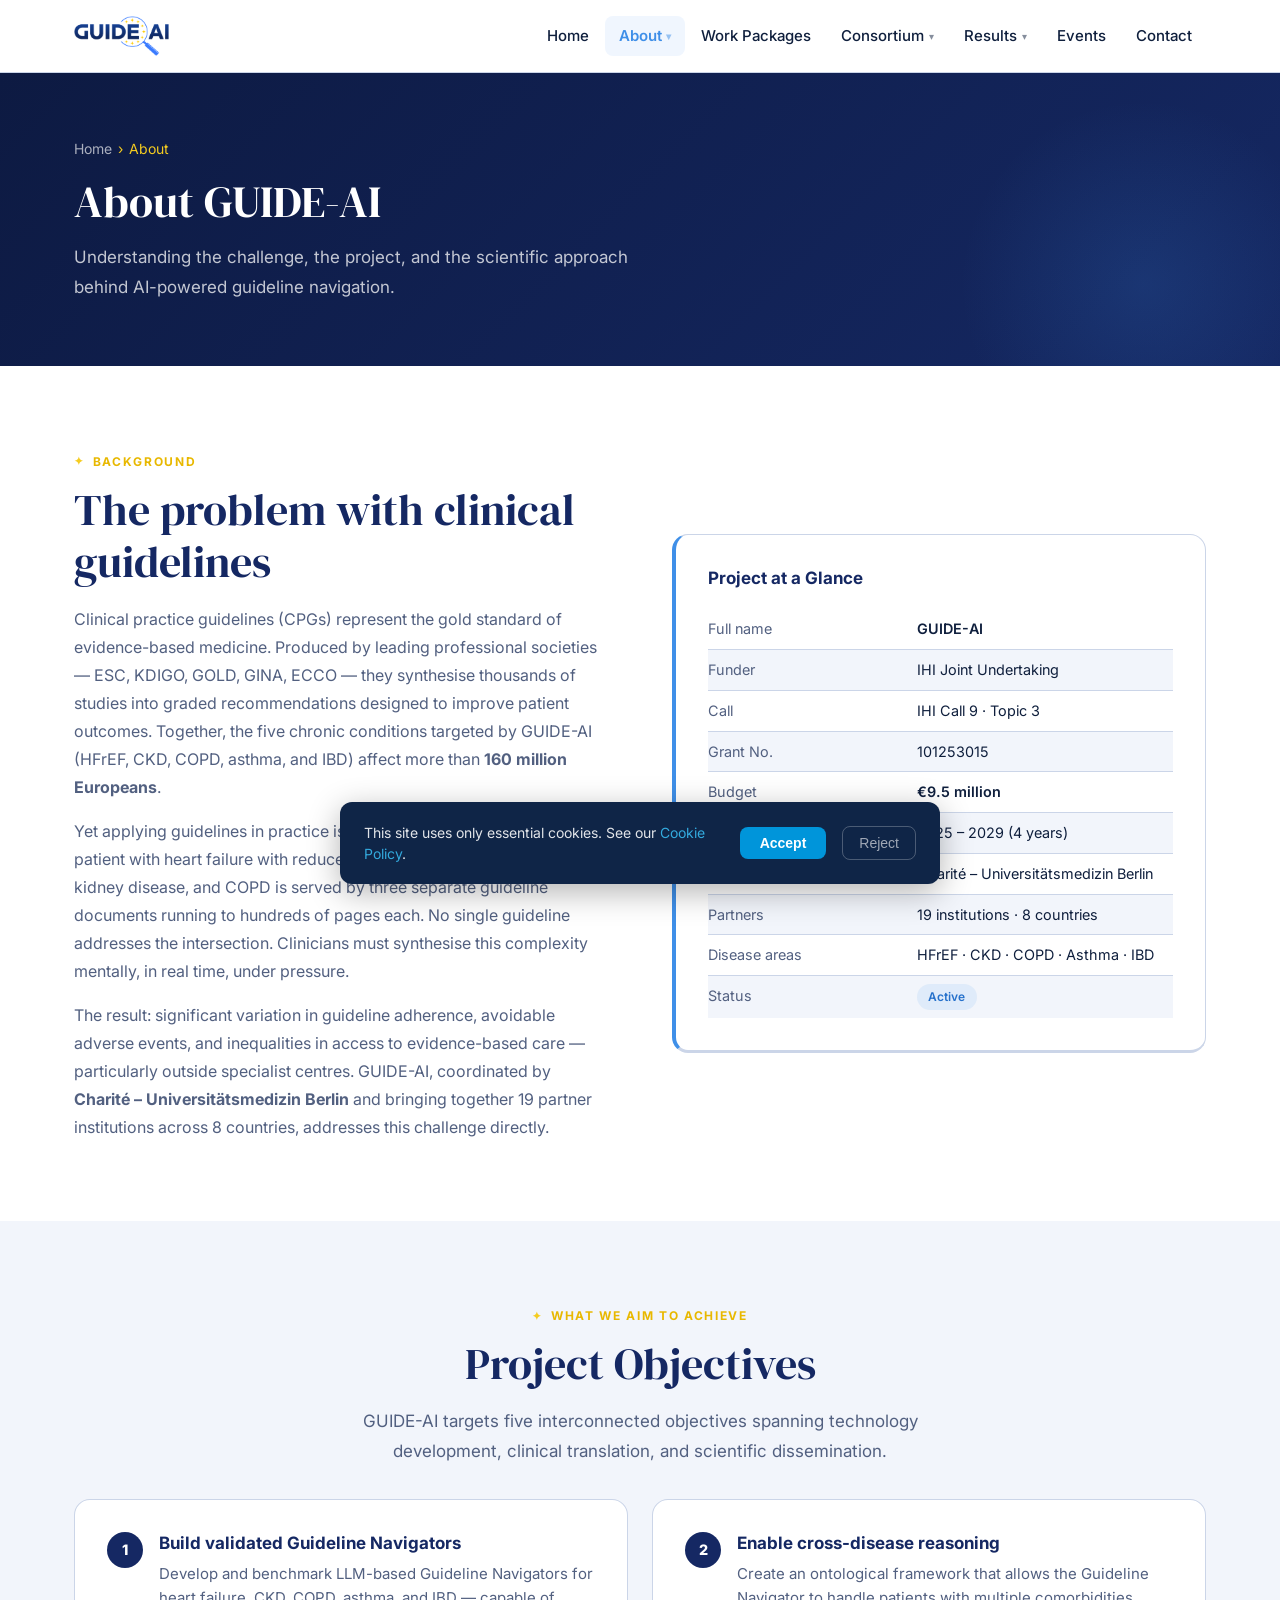
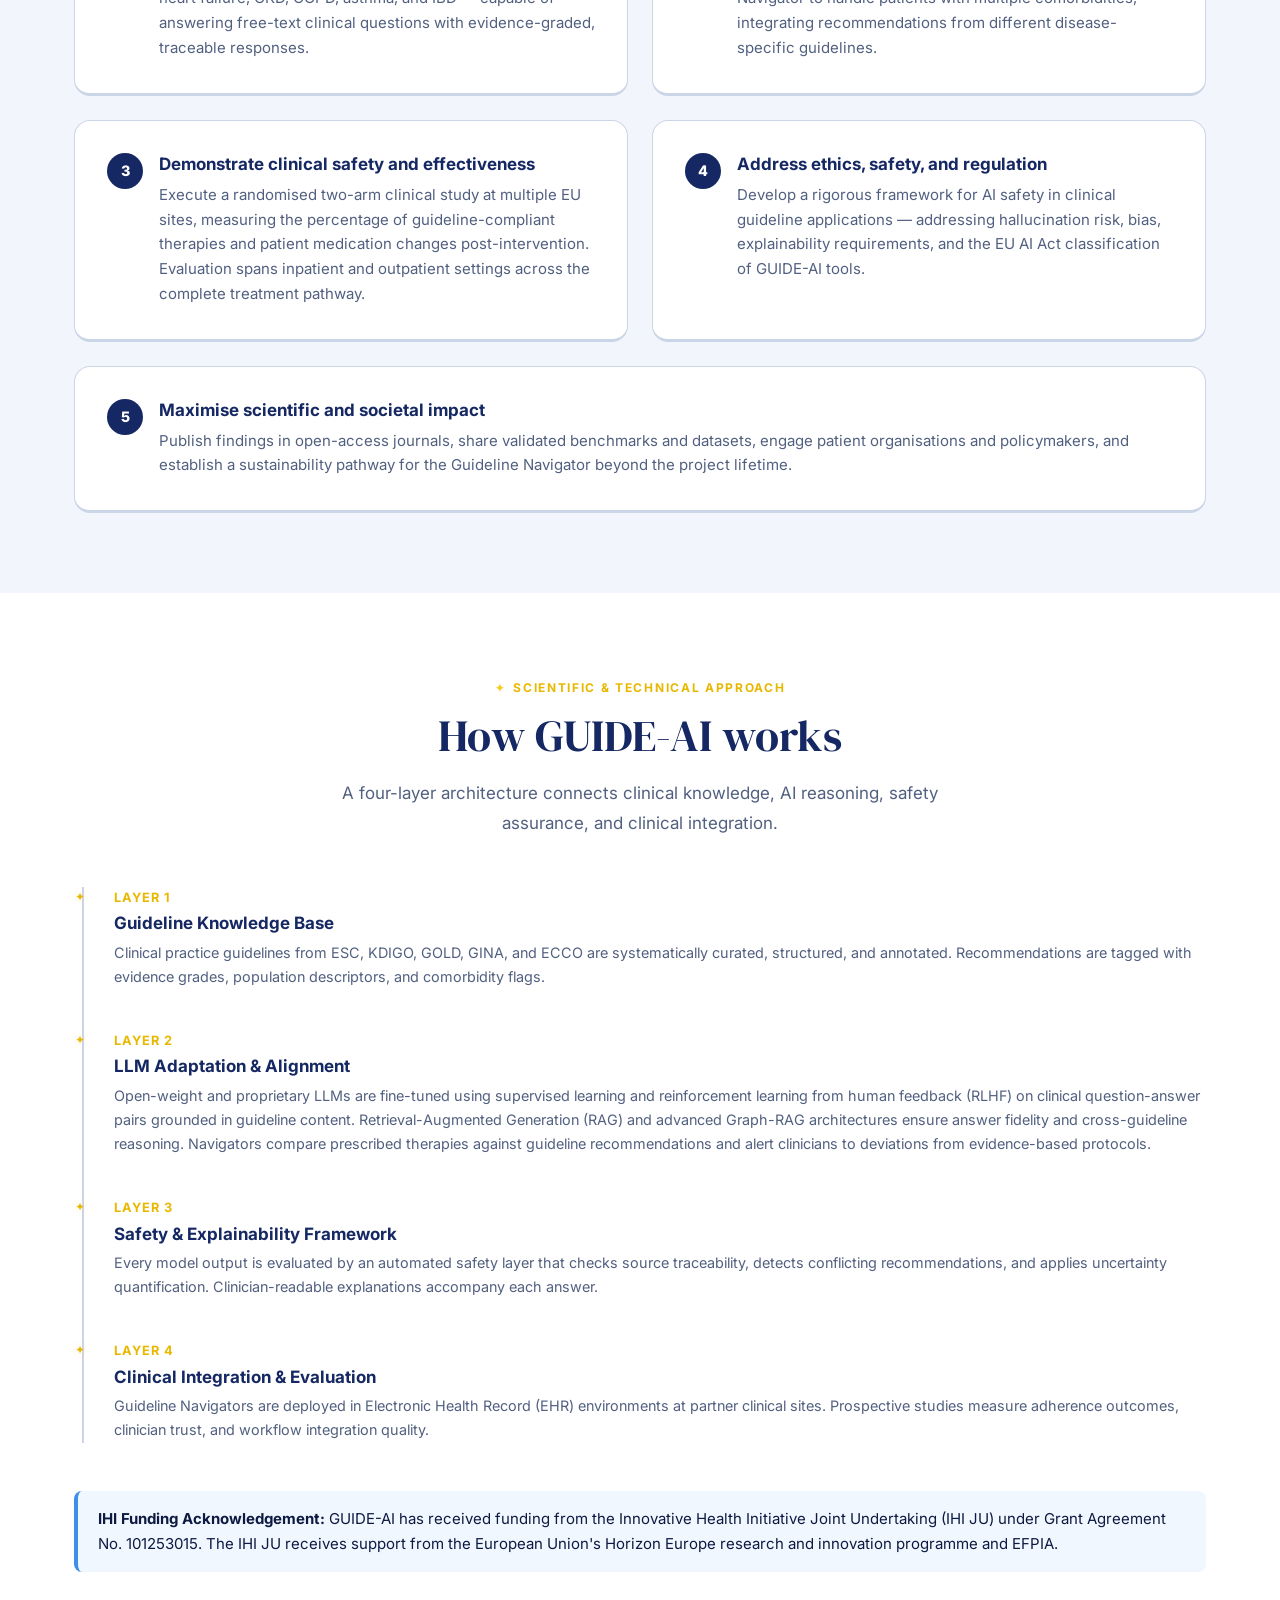
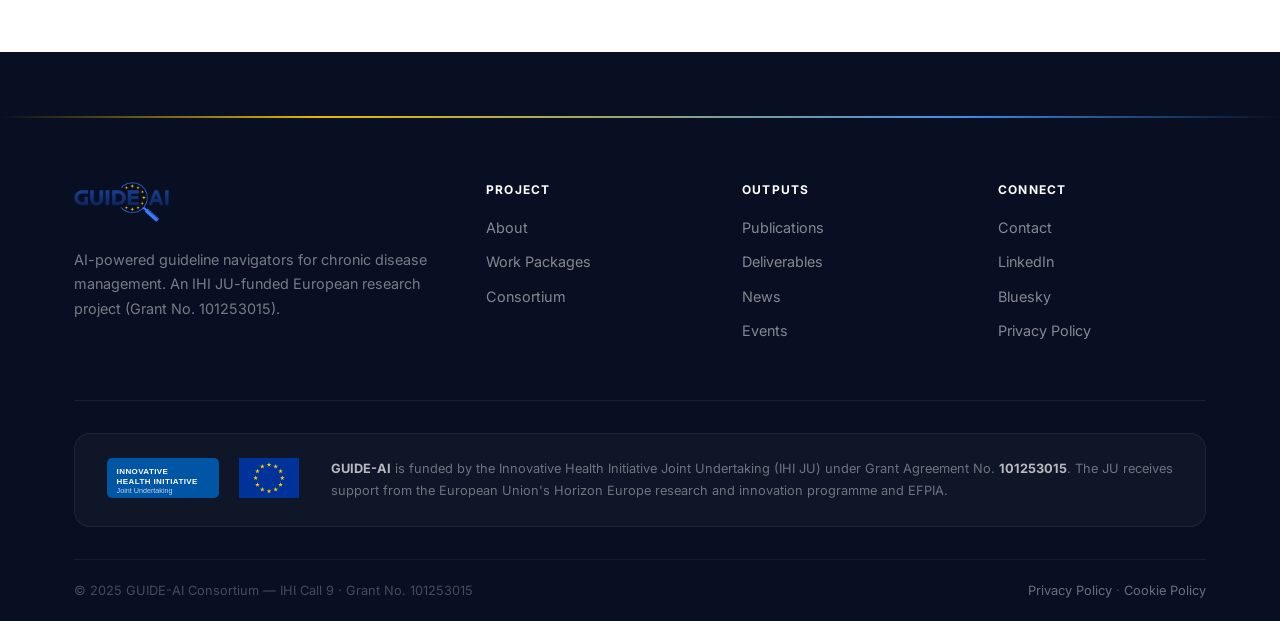
==== commit 9ffb3372: "Refactor content in index.html and work-packages.html for clarity and accuracy; update project leads" ====
--- a/about.html
+++ b/about.html
@@ -1,286 +1,364 @@
 ﻿<!DOCTYPE html>
 <html lang="en">
+
 <head>
   <meta charset="UTF-8">
   <meta name="viewport" content="width=device-width, initial-scale=1.0">
   <title>About — GUIDE-AI</title>
-  <meta name="description" content="Learn about the GUIDE-AI project — its background, scientific objectives, and technical approach to LLM-based clinical guideline navigation.">
+  <meta name="description"
+    content="Learn about the GUIDE-AI project — its background, scientific objectives, and technical approach to LLM-based clinical guideline navigation.">
   <link rel="icon" type="image/svg+xml" href="assets/images/favicon.svg">
   <link rel="stylesheet" href="css/style.css">
 </head>
+
 <body>
 
-<a class="skip-link" href="#main-content">Skip to main content</a>
-
-<header>
-  <nav class="navbar" role="navigation" aria-label="Main navigation">
+  <a class="skip-link" href="#main-content">Skip to main content</a>
+
+  <header>
+    <nav class="navbar" role="navigation" aria-label="Main navigation">
+      <div class="container">
+        <div class="navbar-inner">
+          <a class="navbar-brand" href="index.html" aria-label="GUIDE-AI — home">
+            <img src="assets/images/logo.png" alt="GUIDE-AI" height="40">
+          </a>
+          <button class="nav-toggle" aria-controls="nav-menu" aria-expanded="false"
+            aria-label="Toggle navigation">☰</button>
+          <ul class="nav-menu" id="nav-menu" role="list">
+            <li class="nav-item"><a class="nav-link" href="index.html">Home</a></li>
+            <li class="nav-item has-dropdown">
+              <a class="nav-link active" href="about.html">About</a>
+              <ul class="dropdown-menu" role="list">
+                <li><a href="#background">Background</a></li>
+                <li><a href="#objectives">Objectives</a></li>
+                <li><a href="#approach">Approach</a></li>
+              </ul>
+            </li>
+            <li class="nav-item"><a class="nav-link" href="work-packages.html">Work Packages</a></li>
+            <li class="nav-item has-dropdown">
+              <a class="nav-link" href="consortium.html">Consortium</a>
+              <ul class="dropdown-menu" role="list">
+                <li><a href="consortium.html#partners">Partners</a></li>
+                <li><a href="consortium.html#governance">Governance</a></li>
+              </ul>
+            </li>
+            <li class="nav-item has-dropdown">
+              <a class="nav-link" href="results.html">Results</a>
+              <ul class="dropdown-menu" role="list">
+                <li><a href="results.html#publications">Publications</a></li>
+                <li><a href="results.html#deliverables">Deliverables</a></li>
+                <li><a href="results.html#news">News</a></li>
+              </ul>
+            </li>
+            <li class="nav-item"><a class="nav-link" href="events.html">Events</a></li>
+            <li class="nav-item"><a class="nav-link" href="contact.html">Contact</a></li>
+          </ul>
+        </div>
+      </div>
+    </nav>
+  </header>
+
+  <main id="main-content">
+
+    <!-- ── Page header ───────────────────────────────────────────── -->
+    <div class="page-header">
+      <div class="container">
+        <nav aria-label="Breadcrumb">
+          <ol class="breadcrumb">
+            <li><a href="index.html">Home</a></li>
+            <li aria-current="page">About</li>
+          </ol>
+        </nav>
+        <h1>About GUIDE-AI</h1>
+        <p>Understanding the challenge, the project, and the scientific approach behind AI-powered guideline navigation.
+        </p>
+      </div>
+    </div>
+
+    <!-- ── Background ────────────────────────────────────────────── -->
+    <section class="section" id="background" aria-labelledby="background-heading">
+      <div class="container">
+        <div class="grid-2" style="gap:4rem; align-items:center;">
+          <div>
+            <span class="section-label">Background</span>
+            <h2 class="section-title" id="background-heading">The problem with clinical guidelines</h2>
+            <p style="color:var(--muted); margin-bottom:1rem; line-height:1.75;">
+              Clinical practice guidelines (CPGs) represent the gold standard of evidence-based medicine.
+              Produced by leading professional societies — ESC, KDIGO, GOLD, GINA, ECCO — they synthesise
+              thousands of studies into graded recommendations designed to improve patient outcomes.
+              Together, the five chronic conditions targeted by GUIDE-AI (HFrEF, CKD, COPD, asthma, and IBD)
+              affect more than <strong>160 million Europeans</strong>.
+            </p>
+            <p style="color:var(--muted); margin-bottom:1rem; line-height:1.75;">
+              Yet applying guidelines in practice is far from straightforward. A single patient with heart failure
+              with reduced ejection fraction (HFrEF), chronic kidney disease, and COPD is served by three separate
+              guideline documents running to hundreds of pages each. No single guideline addresses the intersection.
+              Clinicians must synthesise this complexity mentally, in real time, under pressure.
+            </p>
+            <p style="color:var(--muted); line-height:1.75;">
+              The result: significant variation in guideline adherence, avoidable adverse events, and
+              inequalities in access to evidence-based care — particularly outside specialist centres.
+              GUIDE-AI, coordinated by <strong>Charité – Universitätsmedizin Berlin</strong> and bringing together
+              19 partner institutions across 8 countries, addresses this challenge directly.
+            </p>
+          </div>
+          <div>
+            <div class="card" style="border-left:4px solid var(--accent);">
+              <h3 style="margin-bottom:1.25rem;">Project at a Glance</h3>
+              <table style="width:100%;font-size:.9rem;">
+                <tbody>
+                  <tr>
+                    <td style="color:var(--muted);padding:.5rem 0;border-bottom:1px solid var(--border);width:45%;">Full
+                      name</td>
+                    <td style="padding:.5rem 0;border-bottom:1px solid var(--border);font-weight:600;">GUIDE-AI</td>
+                  </tr>
+                  <tr>
+                    <td style="color:var(--muted);padding:.5rem 0;border-bottom:1px solid var(--border);">Funder</td>
+                    <td style="padding:.5rem 0;border-bottom:1px solid var(--border);">IHI Joint Undertaking</td>
+                  </tr>
+                  <tr>
+                    <td style="color:var(--muted);padding:.5rem 0;border-bottom:1px solid var(--border);">Call</td>
+                    <td style="padding:.5rem 0;border-bottom:1px solid var(--border);">IHI Call 9 · Topic 3</td>
+                  </tr>
+                  <tr>
+                    <td style="color:var(--muted);padding:.5rem 0;border-bottom:1px solid var(--border);">Grant No.</td>
+                    <td style="padding:.5rem 0;border-bottom:1px solid var(--border);">101253015</td>
+                  </tr>
+                  <tr>
+                    <td style="color:var(--muted);padding:.5rem 0;border-bottom:1px solid var(--border);">Budget</td>
+                    <td style="padding:.5rem 0;border-bottom:1px solid var(--border);font-weight:600;">€9.5 million</td>
+                  </tr>
+                  <tr>
+                    <td style="color:var(--muted);padding:.5rem 0;border-bottom:1px solid var(--border);">Duration</td>
+                    <td style="padding:.5rem 0;border-bottom:1px solid var(--border);">2025 – 2029 (4 years)</td>
+                  </tr>
+                  <tr>
+                    <td style="color:var(--muted);padding:.5rem 0;border-bottom:1px solid var(--border);">Coordinator
+                    </td>
+                    <td style="padding:.5rem 0;border-bottom:1px solid var(--border);">Charité – Universitätsmedizin
+                      Berlin</td>
+                  </tr>
+                  <tr>
+                    <td style="color:var(--muted);padding:.5rem 0;border-bottom:1px solid var(--border);">Partners</td>
+                    <td style="padding:.5rem 0;border-bottom:1px solid var(--border);">19 institutions · 8 countries
+                    </td>
+                  </tr>
+                  <tr>
+                    <td style="color:var(--muted);padding:.5rem 0;border-bottom:1px solid var(--border);">Disease areas
+                    </td>
+                    <td style="padding:.5rem 0;border-bottom:1px solid var(--border);">HFrEF · CKD · COPD · Asthma · IBD
+                    </td>
+                  </tr>
+                  <tr>
+                    <td style="color:var(--muted);padding:.5rem 0;">Status</td>
+                    <td style="padding:.5rem 0;"><span class="tag tag-teal"
+                        href="https://www.ihi.europa.eu/projects-results/project-factsheets/guide-ai">Active</span></td>
+                  </tr>
+                </tbody>
+              </table>
+            </div>
+          </div>
+        </div>
+      </div>
+    </section>
+
+    <!-- ── Objectives ────────────────────────────────────────────── -->
+    <section class="section section-light" id="objectives" aria-labelledby="objectives-heading">
+      <div class="container">
+        <div class="text-center mb-lg">
+          <span class="section-label">What We Aim to Achieve</span>
+          <h2 class="section-title" id="objectives-heading">Project Objectives</h2>
+          <p class="section-subtitle" style="margin:0 auto;">
+            GUIDE-AI targets five interconnected objectives spanning technology development, clinical translation, and
+            scientific dissemination.
+          </p>
+        </div>
+        <div class="grid-2" style="gap:1.5rem;">
+          <div class="card aos">
+            <div style="display:flex;gap:1rem;align-items:flex-start;">
+              <div
+                style="flex-shrink:0;width:36px;height:36px;background:var(--primary);color:#fff;border-radius:50%;display:flex;align-items:center;justify-content:center;font-weight:800;font-size:.9rem;">
+                1</div>
+              <div>
+                <h3>Build validated Guideline Navigators</h3>
+                <p>Develop and benchmark LLM-based Guideline Navigators for heart failure, CKD, COPD, asthma, and IBD —
+                  capable of answering free-text clinical questions with evidence-graded, traceable responses.</p>
+              </div>
+            </div>
+          </div>
+          <div class="card aos aos-delay-1">
+            <div style="display:flex;gap:1rem;align-items:flex-start;">
+              <div
+                style="flex-shrink:0;width:36px;height:36px;background:var(--primary);color:#fff;border-radius:50%;display:flex;align-items:center;justify-content:center;font-weight:800;font-size:.9rem;">
+                2</div>
+              <div>
+                <h3>Enable cross-disease reasoning</h3>
+                <p>Create an ontological framework that allows the Guideline Navigator to handle patients with multiple
+                  comorbidities, integrating recommendations from different disease-specific guidelines.</p>
+              </div>
+            </div>
+          </div>
+          <div class="card aos">
+            <div style="display:flex;gap:1rem;align-items:flex-start;">
+              <div
+                style="flex-shrink:0;width:36px;height:36px;background:var(--primary);color:#fff;border-radius:50%;display:flex;align-items:center;justify-content:center;font-weight:800;font-size:.9rem;">
+                3</div>
+              <div>
+                <h3>Demonstrate clinical safety and effectiveness</h3>
+                <p>Execute a randomised two-arm clinical study at multiple EU sites, measuring the percentage of
+                  guideline-compliant therapies and patient medication changes post-intervention. Evaluation spans
+                  inpatient and outpatient settings across the complete treatment pathway.</p>
+              </div>
+            </div>
+          </div>
+          <div class="card aos aos-delay-1">
+            <div style="display:flex;gap:1rem;align-items:flex-start;">
+              <div
+                style="flex-shrink:0;width:36px;height:36px;background:var(--primary);color:#fff;border-radius:50%;display:flex;align-items:center;justify-content:center;font-weight:800;font-size:.9rem;">
+                4</div>
+              <div>
+                <h3>Address ethics, safety, and regulation</h3>
+                <p>Develop a rigorous framework for AI safety in clinical guideline applications — addressing
+                  hallucination risk, bias, explainability requirements, and the EU AI Act classification of GUIDE-AI
+                  tools.</p>
+              </div>
+            </div>
+          </div>
+          <div class="card aos" style="grid-column: 1 / -1;">
+            <div style="display:flex;gap:1rem;align-items:flex-start;">
+              <div
+                style="flex-shrink:0;width:36px;height:36px;background:var(--primary);color:#fff;border-radius:50%;display:flex;align-items:center;justify-content:center;font-weight:800;font-size:.9rem;">
+                5</div>
+              <div>
+                <h3>Maximise scientific and societal impact</h3>
+                <p>Publish findings in open-access journals, share validated benchmarks and datasets, engage patient
+                  organisations and policymakers, and establish a sustainability pathway for the Guideline Navigator
+                  beyond the project lifetime.</p>
+              </div>
+            </div>
+          </div>
+        </div>
+      </div>
+    </section>
+
+    <!-- ── Approach ──────────────────────────────────────────────── -->
+    <section class="section" id="approach" aria-labelledby="approach-heading">
+      <div class="container">
+        <div class="text-center mb-lg">
+          <span class="section-label">Scientific &amp; Technical Approach</span>
+          <h2 class="section-title" id="approach-heading">How GUIDE-AI works</h2>
+          <p class="section-subtitle" style="margin:0 auto;">
+            A four-layer architecture connects clinical knowledge, AI reasoning, safety assurance, and clinical
+            integration.
+          </p>
+        </div>
+
+        <div class="timeline mt-xl">
+          <div class="timeline-item">
+            <span class="timeline-date">Layer 1</span>
+            <h3>Guideline Knowledge Base</h3>
+            <p>Clinical practice guidelines from ESC, KDIGO, GOLD, GINA, and ECCO are systematically curated,
+              structured, and annotated. Recommendations are tagged with evidence grades, population descriptors, and
+              comorbidity flags.</p>
+          </div>
+          <div class="timeline-item">
+            <span class="timeline-date">Layer 2</span>
+            <h3>LLM Adaptation &amp; Alignment</h3>
+            <p>Open-weight and proprietary LLMs are fine-tuned using supervised learning and reinforcement learning from
+              human feedback (RLHF) on clinical question-answer pairs grounded in guideline content. Retrieval-Augmented
+              Generation (RAG) and advanced Graph-RAG architectures ensure answer fidelity and cross-guideline
+              reasoning. Navigators compare prescribed therapies against guideline recommendations and alert clinicians
+              to deviations from evidence-based protocols.</p>
+          </div>
+          <div class="timeline-item">
+            <span class="timeline-date">Layer 3</span>
+            <h3>Safety &amp; Explainability Framework</h3>
+            <p>Every model output is evaluated by an automated safety layer that checks source traceability, detects
+              conflicting recommendations, and applies uncertainty quantification. Clinician-readable explanations
+              accompany each answer.</p>
+          </div>
+          <div class="timeline-item">
+            <span class="timeline-date">Layer 4</span>
+            <h3>Clinical Integration &amp; Evaluation</h3>
+            <p>Guideline Navigators are deployed in Electronic Health Record (EHR) environments at partner clinical
+              sites. Prospective studies measure adherence outcomes, clinician trust, and workflow integration quality.
+            </p>
+          </div>
+        </div>
+
+        <div class="alert alert-info mt-xl">
+          <strong>IHI Funding Acknowledgement:</strong> GUIDE-AI has received funding from the Innovative Health
+          Initiative Joint Undertaking (IHI JU) under Grant Agreement No. 101253015. The IHI JU receives support from
+          the European Union's Horizon Europe research and innovation programme and EFPIA.
+        </div>
+      </div>
+    </section>
+
+  </main>
+
+  <footer class="footer" role="contentinfo">
     <div class="container">
-      <div class="navbar-inner">
-        <a class="navbar-brand" href="index.html" aria-label="GUIDE-AI — home">
-          <img src="assets/images/logo.png" alt="GUIDE-AI" height="40">
-        </a>
-        <button class="nav-toggle" aria-controls="nav-menu" aria-expanded="false" aria-label="Toggle navigation">☰</button>
-        <ul class="nav-menu" id="nav-menu" role="list">
-          <li class="nav-item"><a class="nav-link" href="index.html">Home</a></li>
-          <li class="nav-item has-dropdown">
-            <a class="nav-link active" href="about.html">About</a>
-            <ul class="dropdown-menu" role="list">
-              <li><a href="#background">Background</a></li>
-              <li><a href="#objectives">Objectives</a></li>
-              <li><a href="#approach">Approach</a></li>
-            </ul>
-          </li>
-          <li class="nav-item"><a class="nav-link" href="work-packages.html">Work Packages</a></li>
-          <li class="nav-item has-dropdown">
-            <a class="nav-link" href="consortium.html">Consortium</a>
-            <ul class="dropdown-menu" role="list">
-              <li><a href="consortium.html#partners">Partners</a></li>
-              <li><a href="consortium.html#governance">Governance</a></li>
-            </ul>
-          </li>
-          <li class="nav-item has-dropdown">
-            <a class="nav-link" href="results.html">Results</a>
-            <ul class="dropdown-menu" role="list">
-              <li><a href="results.html#publications">Publications</a></li>
-              <li><a href="results.html#deliverables">Deliverables</a></li>
-              <li><a href="results.html#news">News</a></li>
-            </ul>
-          </li>
-          <li class="nav-item"><a class="nav-link" href="events.html">Events</a></li>
-          <li class="nav-item"><a class="nav-link" href="contact.html">Contact</a></li>
-        </ul>
+      <div class="footer-top">
+        <div class="footer-brand">
+          <a class="navbar-brand" href="index.html" aria-label="GUIDE-AI — home">
+            <img src="assets/images/logo.png" alt="GUIDE-AI" height="32">
+          </a>
+          <p>AI-powered guideline navigators for chronic disease management. An IHI JU-funded European research project
+            (Grant No. 101253015).</p>
+        </div>
+        <div class="footer-col">
+          <h4>Project</h4>
+          <ul>
+            <li><a href="about.html">About</a></li>
+            <li><a href="work-packages.html">Work Packages</a></li>
+            <li><a href="consortium.html">Consortium</a></li>
+          </ul>
+        </div>
+        <div class="footer-col">
+          <h4>Outputs</h4>
+          <ul>
+            <li><a href="results.html#publications">Publications</a></li>
+            <li><a href="results.html#deliverables">Deliverables</a></li>
+            <li><a href="results.html#news">News</a></li>
+            <li><a href="events.html">Events</a></li>
+          </ul>
+        </div>
+        <div class="footer-col">
+          <h4>Connect</h4>
+          <ul>
+            <li><a href="contact.html">Contact</a></li>
+            <li><a href="https://linkedin.com" target="_blank" rel="noopener noreferrer">LinkedIn</a></li>
+            <li><a href="https://bsky.app" target="_blank" rel="noopener noreferrer">Bluesky</a></li>
+            <li><a href="privacy.html">Privacy Policy</a></li>
+          </ul>
+        </div>
       </div>
     </div>
-  </nav>
-</header>
-
-<main id="main-content">
-
-  <!-- ── Page header ───────────────────────────────────────────── -->
-  <div class="page-header">
+    <div class="footer-eu-bar">
+      <div class="container">
+        <div class="footer-eu-inner">
+          <div class="footer-eu-logos">
+            <img src="assets/images/ihi-logo.svg" alt="IHI Joint Undertaking" height="38">
+            <img src="assets/images/eu-flag.svg" alt="European Union" height="32">
+          </div>
+          <p class="footer-eu-text">
+            <strong>GUIDE-AI</strong> is funded by the Innovative Health Initiative Joint Undertaking (IHI JU) under
+            Grant Agreement No.&nbsp;<strong>101253015</strong>.
+            The JU receives support from the European Union's Horizon Europe research and innovation programme and
+            EFPIA.
+          </p>
+        </div>
+      </div>
+    </div>
     <div class="container">
-      <nav aria-label="Breadcrumb">
-        <ol class="breadcrumb">
-          <li><a href="index.html">Home</a></li>
-          <li aria-current="page">About</li>
-        </ol>
-      </nav>
-      <h1>About GUIDE-AI</h1>
-      <p>Understanding the challenge, the project, and the scientific approach behind AI-powered guideline navigation.</p>
+      <div class="footer-bottom">
+        <span>© 2025 GUIDE-AI Consortium — IHI Call 9 · Grant No. 101253015</span>
+        <span><a href="privacy.html">Privacy Policy</a> · <a href="privacy.html#cookies">Cookie Policy</a></span>
+      </div>
     </div>
-  </div>
-
-  <!-- ── Background ────────────────────────────────────────────── -->
-  <section class="section" id="background" aria-labelledby="background-heading">
-    <div class="container">
-      <div class="grid-2" style="gap:4rem; align-items:center;">
-        <div>
-          <span class="section-label">Background</span>
-          <h2 class="section-title" id="background-heading">The problem with clinical guidelines</h2>
-          <p style="color:var(--muted); margin-bottom:1rem; line-height:1.75;">
-            Clinical practice guidelines (CPGs) represent the gold standard of evidence-based medicine.
-            Produced by leading professional societies — ESC, KDIGO, GOLD, GINA, ECCO — they synthesise
-            thousands of studies into graded recommendations designed to improve patient outcomes.
-            Together, the five chronic conditions targeted by GUIDE-AI (HFrEF, CKD, COPD, asthma, and IBD)
-            affect more than <strong>160 million Europeans</strong>.
-          </p>
-          <p style="color:var(--muted); margin-bottom:1rem; line-height:1.75;">
-            Yet applying guidelines in practice is far from straightforward. A single patient with heart failure
-            with reduced ejection fraction (HFrEF), chronic kidney disease, and COPD is served by three separate
-            guideline documents running to hundreds of pages each. No single guideline addresses the intersection.
-            Clinicians must synthesise this complexity mentally, in real time, under pressure.
-          </p>
-          <p style="color:var(--muted); line-height:1.75;">
-            The result: significant variation in guideline adherence, avoidable adverse events, and
-            inequalities in access to evidence-based care — particularly outside specialist centres.
-            GUIDE-AI, coordinated by <strong>Charité – Universitätsmedizin Berlin</strong> and bringing together
-            19 partner institutions across 8 countries, addresses this challenge directly.
-          </p>
-        </div>
-        <div>
-          <div class="card" style="border-left:4px solid var(--accent);">
-            <h3 style="margin-bottom:1.25rem;">Project at a Glance</h3>
-            <table style="width:100%;font-size:.9rem;">
-              <tbody>
-                <tr><td style="color:var(--muted);padding:.5rem 0;border-bottom:1px solid var(--border);width:45%;">Full name</td><td style="padding:.5rem 0;border-bottom:1px solid var(--border);font-weight:600;">GUIDE-AI</td></tr>
-                <tr><td style="color:var(--muted);padding:.5rem 0;border-bottom:1px solid var(--border);">Funder</td><td style="padding:.5rem 0;border-bottom:1px solid var(--border);">IHI Joint Undertaking</td></tr>
-                <tr><td style="color:var(--muted);padding:.5rem 0;border-bottom:1px solid var(--border);">Call</td><td style="padding:.5rem 0;border-bottom:1px solid var(--border);">IHI Call 9 · Topic 3</td></tr>
-                <tr><td style="color:var(--muted);padding:.5rem 0;border-bottom:1px solid var(--border);">Grant No.</td><td style="padding:.5rem 0;border-bottom:1px solid var(--border);">101253015</td></tr>
-                <tr><td style="color:var(--muted);padding:.5rem 0;border-bottom:1px solid var(--border);">Budget</td><td style="padding:.5rem 0;border-bottom:1px solid var(--border);font-weight:600;">€9.5 million</td></tr>
-                <tr><td style="color:var(--muted);padding:.5rem 0;border-bottom:1px solid var(--border);">Duration</td><td style="padding:.5rem 0;border-bottom:1px solid var(--border);">2025 – 2029 (4 years)</td></tr>
-                <tr><td style="color:var(--muted);padding:.5rem 0;border-bottom:1px solid var(--border);">Coordinator</td><td style="padding:.5rem 0;border-bottom:1px solid var(--border);">Charité – Universitätsmedizin Berlin</td></tr>
-                <tr><td style="color:var(--muted);padding:.5rem 0;border-bottom:1px solid var(--border);">Partners</td><td style="padding:.5rem 0;border-bottom:1px solid var(--border);">19 institutions · 8 countries</td></tr>
-                <tr><td style="color:var(--muted);padding:.5rem 0;border-bottom:1px solid var(--border);">Disease areas</td><td style="padding:.5rem 0;border-bottom:1px solid var(--border);">HFrEF · CKD · COPD · Asthma · IBD</td></tr>
-                <tr><td style="color:var(--muted);padding:.5rem 0;">Status</td><td style="padding:.5rem 0;"><span class="tag tag-teal">Active</span></td></tr>
-              </tbody>
-            </table>
-          </div>
-        </div>
-      </div>
-    </div>
-  </section>
-
-  <!-- ── Objectives ────────────────────────────────────────────── -->
-  <section class="section section-light" id="objectives" aria-labelledby="objectives-heading">
-    <div class="container">
-      <div class="text-center mb-lg">
-        <span class="section-label">What We Aim to Achieve</span>
-        <h2 class="section-title" id="objectives-heading">Project Objectives</h2>
-        <p class="section-subtitle" style="margin:0 auto;">
-          GUIDE-AI targets five interconnected objectives spanning technology development, clinical translation, and scientific dissemination.
-        </p>
-      </div>
-      <div class="grid-2" style="gap:1.5rem;">
-        <div class="card aos">
-          <div style="display:flex;gap:1rem;align-items:flex-start;">
-            <div style="flex-shrink:0;width:36px;height:36px;background:var(--primary);color:#fff;border-radius:50%;display:flex;align-items:center;justify-content:center;font-weight:800;font-size:.9rem;">1</div>
-            <div>
-              <h3>Build validated Guideline Navigators</h3>
-              <p>Develop and benchmark LLM-based Guideline Navigators for heart failure, CKD, COPD, asthma, and IBD — capable of answering free-text clinical questions with evidence-graded, traceable responses.</p>
-            </div>
-          </div>
-        </div>
-        <div class="card aos aos-delay-1">
-          <div style="display:flex;gap:1rem;align-items:flex-start;">
-            <div style="flex-shrink:0;width:36px;height:36px;background:var(--primary);color:#fff;border-radius:50%;display:flex;align-items:center;justify-content:center;font-weight:800;font-size:.9rem;">2</div>
-            <div>
-              <h3>Enable cross-disease reasoning</h3>
-              <p>Create an ontological framework that allows the Guideline Navigator to handle patients with multiple comorbidities, integrating recommendations from different disease-specific guidelines.</p>
-            </div>
-          </div>
-        </div>
-        <div class="card aos">
-          <div style="display:flex;gap:1rem;align-items:flex-start;">
-            <div style="flex-shrink:0;width:36px;height:36px;background:var(--primary);color:#fff;border-radius:50%;display:flex;align-items:center;justify-content:center;font-weight:800;font-size:.9rem;">3</div>
-            <div>
-              <h3>Demonstrate clinical safety and effectiveness</h3>
-              <p>Execute a randomised two-arm clinical study at multiple EU sites, measuring the percentage of guideline-compliant therapies and patient medication changes post-intervention. Evaluation spans inpatient and outpatient settings across the complete treatment pathway.</p>
-            </div>
-          </div>
-        </div>
-        <div class="card aos aos-delay-1">
-          <div style="display:flex;gap:1rem;align-items:flex-start;">
-            <div style="flex-shrink:0;width:36px;height:36px;background:var(--primary);color:#fff;border-radius:50%;display:flex;align-items:center;justify-content:center;font-weight:800;font-size:.9rem;">4</div>
-            <div>
-              <h3>Address ethics, safety, and regulation</h3>
-              <p>Develop a rigorous framework for AI safety in clinical guideline applications — addressing hallucination risk, bias, explainability requirements, and the EU AI Act classification of GUIDE-AI tools.</p>
-            </div>
-          </div>
-        </div>
-        <div class="card aos" style="grid-column: 1 / -1;">
-          <div style="display:flex;gap:1rem;align-items:flex-start;">
-            <div style="flex-shrink:0;width:36px;height:36px;background:var(--primary);color:#fff;border-radius:50%;display:flex;align-items:center;justify-content:center;font-weight:800;font-size:.9rem;">5</div>
-            <div>
-              <h3>Maximise scientific and societal impact</h3>
-              <p>Publish findings in open-access journals, share validated benchmarks and datasets, engage patient organisations and policymakers, and establish a sustainability pathway for the Guideline Navigator beyond the project lifetime.</p>
-            </div>
-          </div>
-        </div>
-      </div>
-    </div>
-  </section>
-
-  <!-- ── Approach ──────────────────────────────────────────────── -->
-  <section class="section" id="approach" aria-labelledby="approach-heading">
-    <div class="container">
-      <div class="text-center mb-lg">
-        <span class="section-label">Scientific &amp; Technical Approach</span>
-        <h2 class="section-title" id="approach-heading">How GUIDE-AI works</h2>
-        <p class="section-subtitle" style="margin:0 auto;">
-          A four-layer architecture connects clinical knowledge, AI reasoning, safety assurance, and clinical integration.
-        </p>
-      </div>
-
-      <div class="timeline mt-xl">
-        <div class="timeline-item">
-          <span class="timeline-date">Layer 1</span>
-          <h3>Guideline Knowledge Base</h3>
-          <p>Clinical practice guidelines from ESC, KDIGO, GOLD, GINA, and ECCO are systematically curated, structured, and annotated. Recommendations are tagged with evidence grades, population descriptors, and comorbidity flags.</p>
-        </div>
-        <div class="timeline-item">
-          <span class="timeline-date">Layer 2</span>
-          <h3>LLM Adaptation &amp; Alignment</h3>
-          <p>Open-weight and proprietary LLMs are fine-tuned using supervised learning and reinforcement learning from human feedback (RLHF) on clinical question-answer pairs grounded in guideline content. Retrieval-Augmented Generation (RAG) and advanced Graph-RAG architectures ensure answer fidelity and cross-guideline reasoning. Navigators compare prescribed therapies against guideline recommendations and alert clinicians to deviations from evidence-based protocols.</p>
-        </div>
-        <div class="timeline-item">
-          <span class="timeline-date">Layer 3</span>
-          <h3>Safety &amp; Explainability Framework</h3>
-          <p>Every model output is evaluated by an automated safety layer that checks source traceability, detects conflicting recommendations, and applies uncertainty quantification. Clinician-readable explanations accompany each answer.</p>
-        </div>
-        <div class="timeline-item">
-          <span class="timeline-date">Layer 4</span>
-          <h3>Clinical Integration &amp; Evaluation</h3>
-          <p>Guideline Navigators are deployed in Electronic Health Record (EHR) environments at partner clinical sites. Prospective studies measure adherence outcomes, clinician trust, and workflow integration quality.</p>
-        </div>
-      </div>
-
-      <div class="alert alert-info mt-xl">
-        <strong>IHI Funding Acknowledgement:</strong> GUIDE-AI has received funding from the Innovative Health Initiative Joint Undertaking (IHI JU) under Grant Agreement No. 101253015. The IHI JU receives support from the European Union's Horizon Europe research and innovation programme and EFPIA.
-      </div>
-    </div>
-  </section>
-
-</main>
-
-<footer class="footer" role="contentinfo">
-  <div class="container">
-    <div class="footer-top">
-      <div class="footer-brand">
-        <a class="navbar-brand" href="index.html" aria-label="GUIDE-AI — home">
-          <img src="assets/images/logo.png" alt="GUIDE-AI" height="32">
-        </a>
-        <p>AI-powered guideline navigators for chronic disease management. An IHI JU-funded European research project (Grant No. 101253015).</p>
-      </div>
-      <div class="footer-col">
-        <h4>Project</h4>
-        <ul>
-          <li><a href="about.html">About</a></li>
-          <li><a href="work-packages.html">Work Packages</a></li>
-          <li><a href="consortium.html">Consortium</a></li>
-        </ul>
-      </div>
-      <div class="footer-col">
-        <h4>Outputs</h4>
-        <ul>
-          <li><a href="results.html#publications">Publications</a></li>
-          <li><a href="results.html#deliverables">Deliverables</a></li>
-          <li><a href="results.html#news">News</a></li>
-          <li><a href="events.html">Events</a></li>
-        </ul>
-      </div>
-      <div class="footer-col">
-        <h4>Connect</h4>
-        <ul>
-          <li><a href="contact.html">Contact</a></li>
-          <li><a href="https://linkedin.com" target="_blank" rel="noopener noreferrer">LinkedIn</a></li>
-          <li><a href="https://bsky.app" target="_blank" rel="noopener noreferrer">Bluesky</a></li>
-          <li><a href="privacy.html">Privacy Policy</a></li>
-        </ul>
-      </div>
-    </div>
-  </div>
-  <div class="footer-eu-bar">
-    <div class="container">
-      <div class="footer-eu-inner">
-        <div class="footer-eu-logos">
-          <img src="assets/images/ihi-logo.svg" alt="IHI Joint Undertaking" height="38">
-          <img src="assets/images/eu-flag.svg" alt="European Union" height="32">
-        </div>
-        <p class="footer-eu-text">
-          <strong>GUIDE-AI</strong> is funded by the Innovative Health Initiative Joint Undertaking (IHI JU) under Grant Agreement No.&nbsp;<strong>101253015</strong>.
-          The JU receives support from the European Union's Horizon Europe research and innovation programme and EFPIA.
-        </p>
-      </div>
-    </div>
-  </div>
-  <div class="container">
-    <div class="footer-bottom">
-      <span>© 2025 GUIDE-AI Consortium — IHI Call 9 · Grant No. 101253015</span>
-      <span><a href="privacy.html">Privacy Policy</a> · <a href="privacy.html#cookies">Cookie Policy</a></span>
-    </div>
-  </div>
-</footer>
-
-<script src="js/main.js"></script>
+  </footer>
+
+  <script src="js/main.js"></script>
 </body>
-</html>
+
+</html>
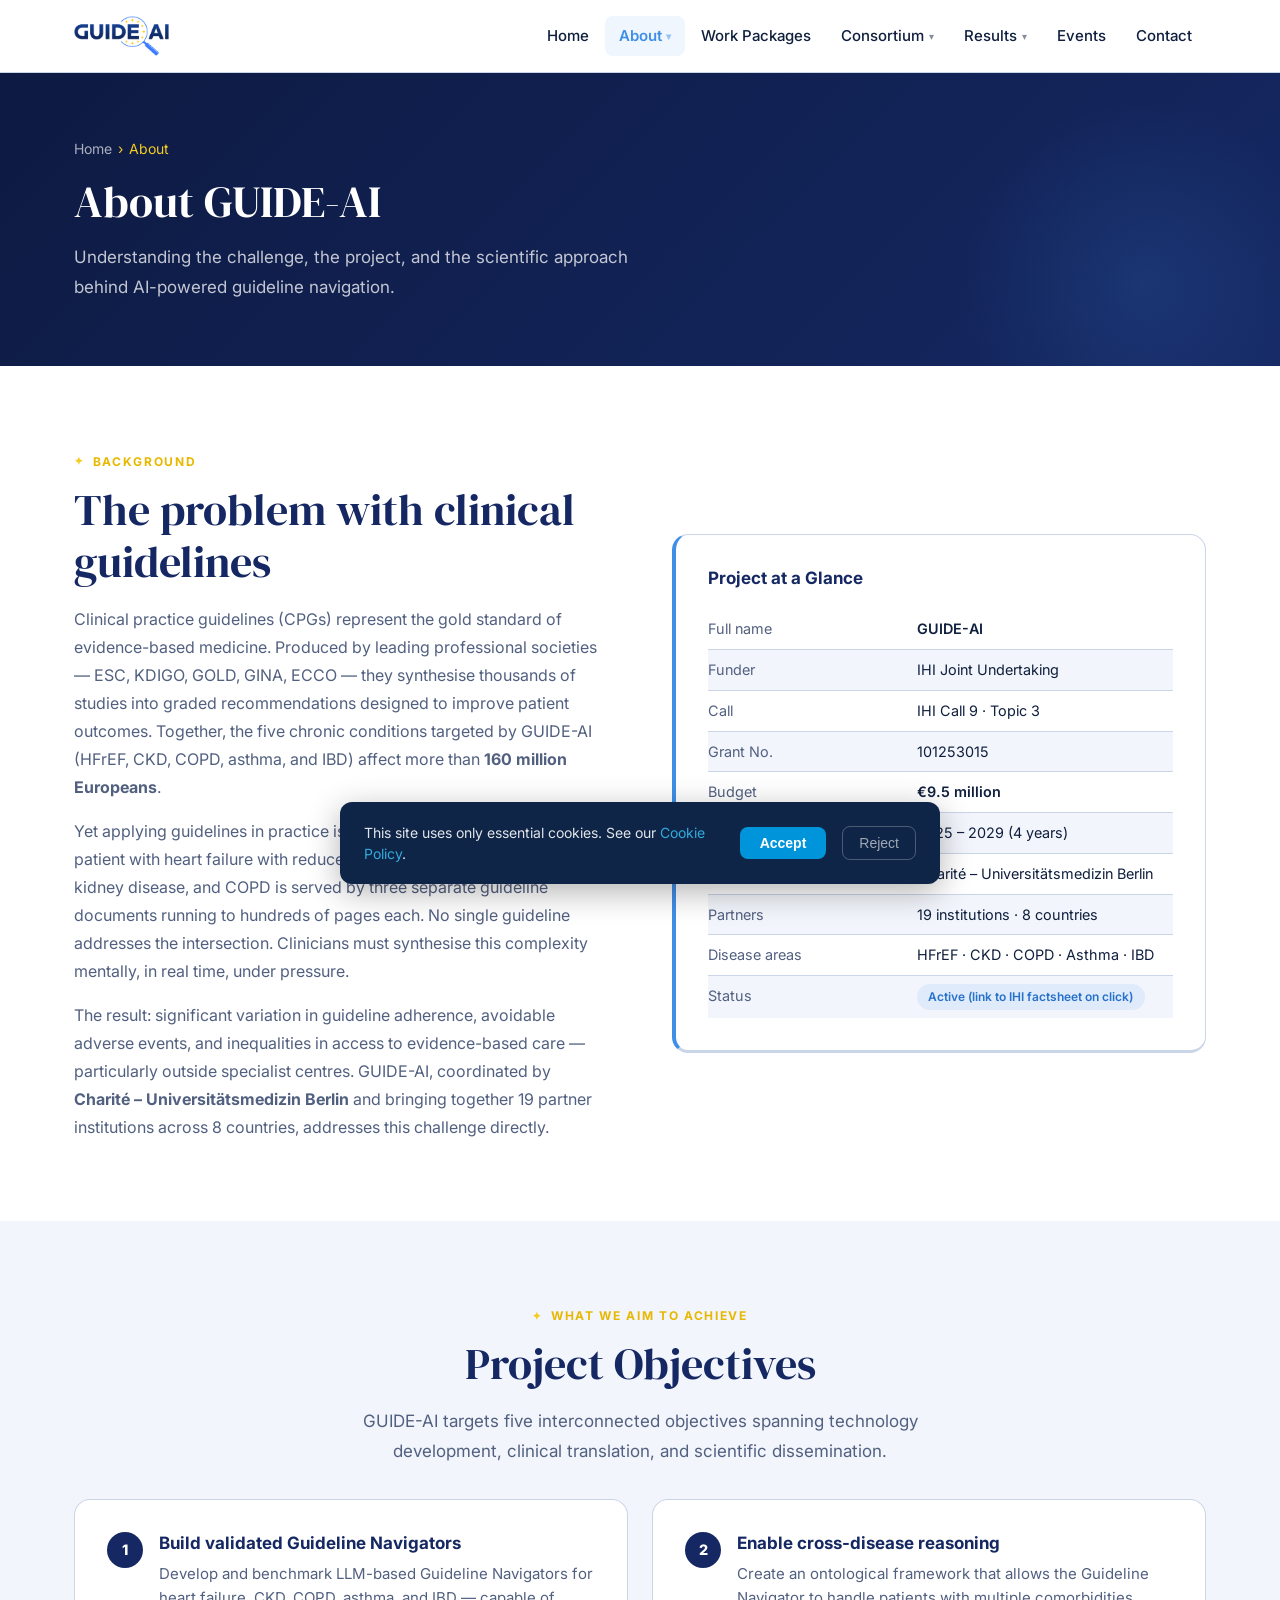
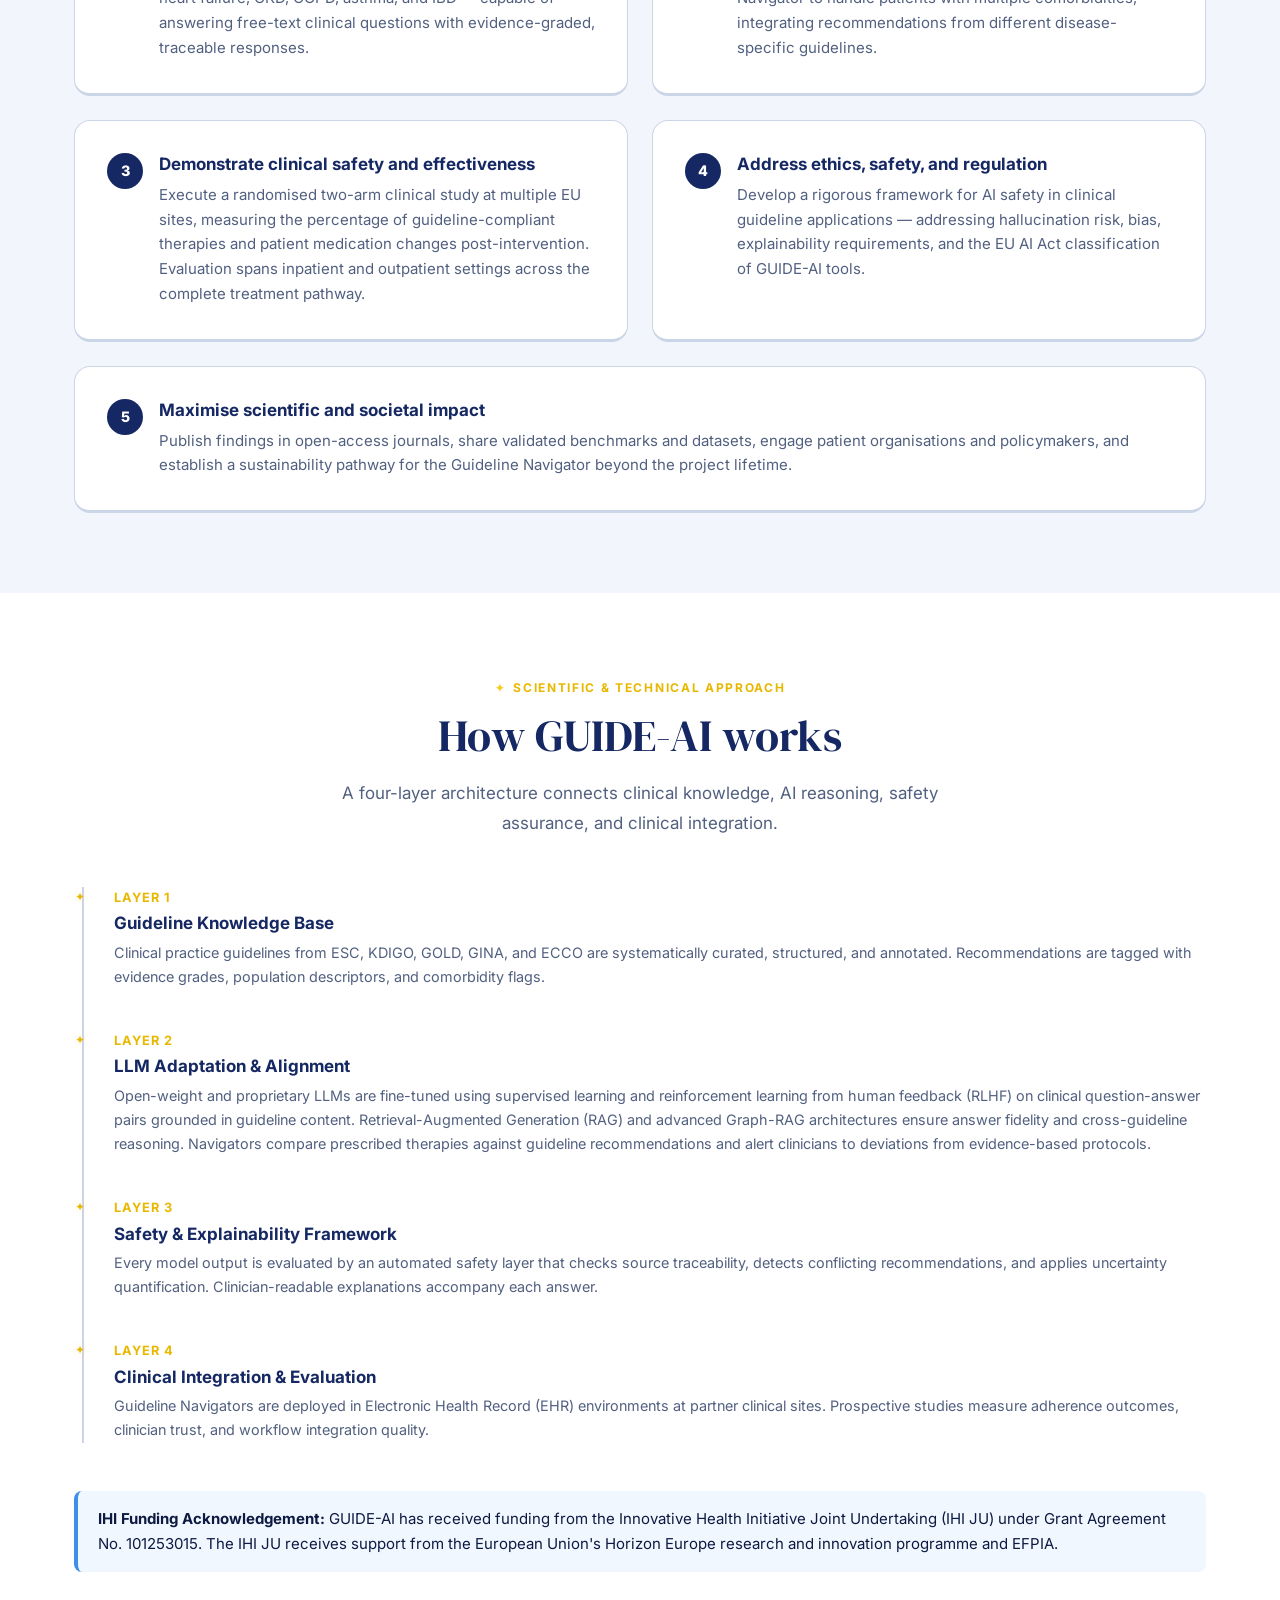
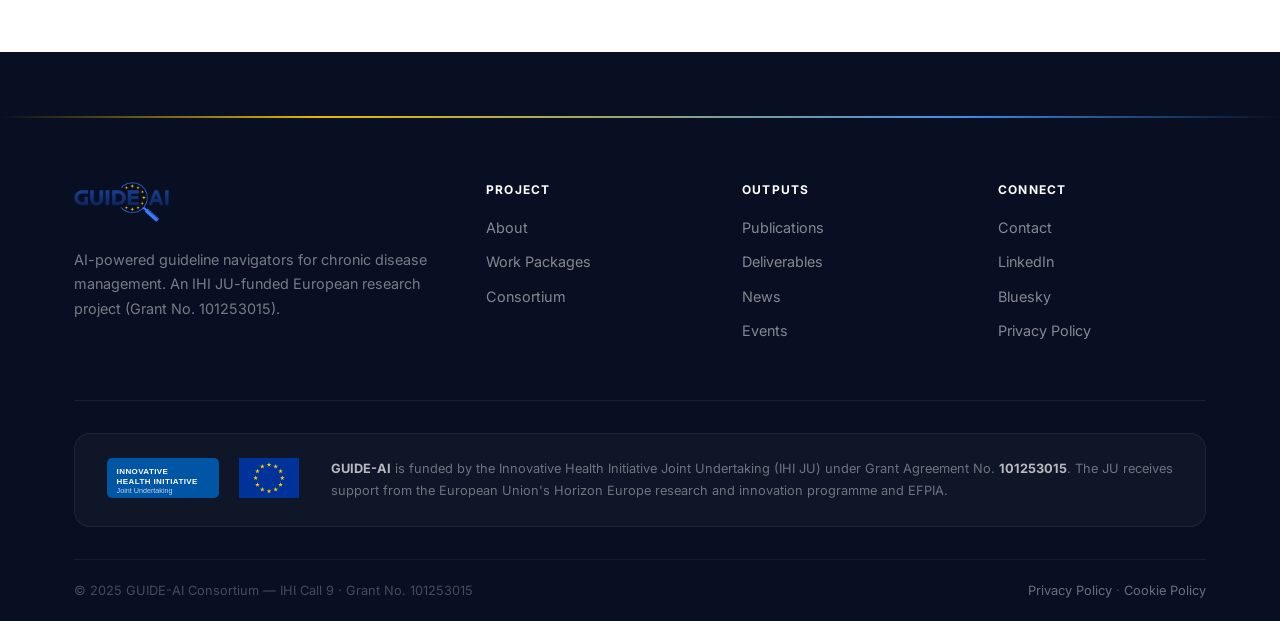
==== commit 3bf36ba5: "added link to ihi factsheet source page" ====
--- a/about.html
+++ b/about.html
@@ -151,8 +151,8 @@
                   </tr>
                   <tr>
                     <td style="color:var(--muted);padding:.5rem 0;">Status</td>
-                    <td style="padding:.5rem 0;"><span class="tag tag-teal"
-                        href="https://www.ihi.europa.eu/projects-results/project-factsheets/guide-ai">Active</span></td>
+                    <td style="padding:.5rem 0;"><a class="tag tag-teal"
+                        href="https://www.ihi.europa.eu/projects-results/project-factsheets/guide-ai">Active (link to IHI factsheet on click)</a></td>
                   </tr>
                 </tbody>
               </table>
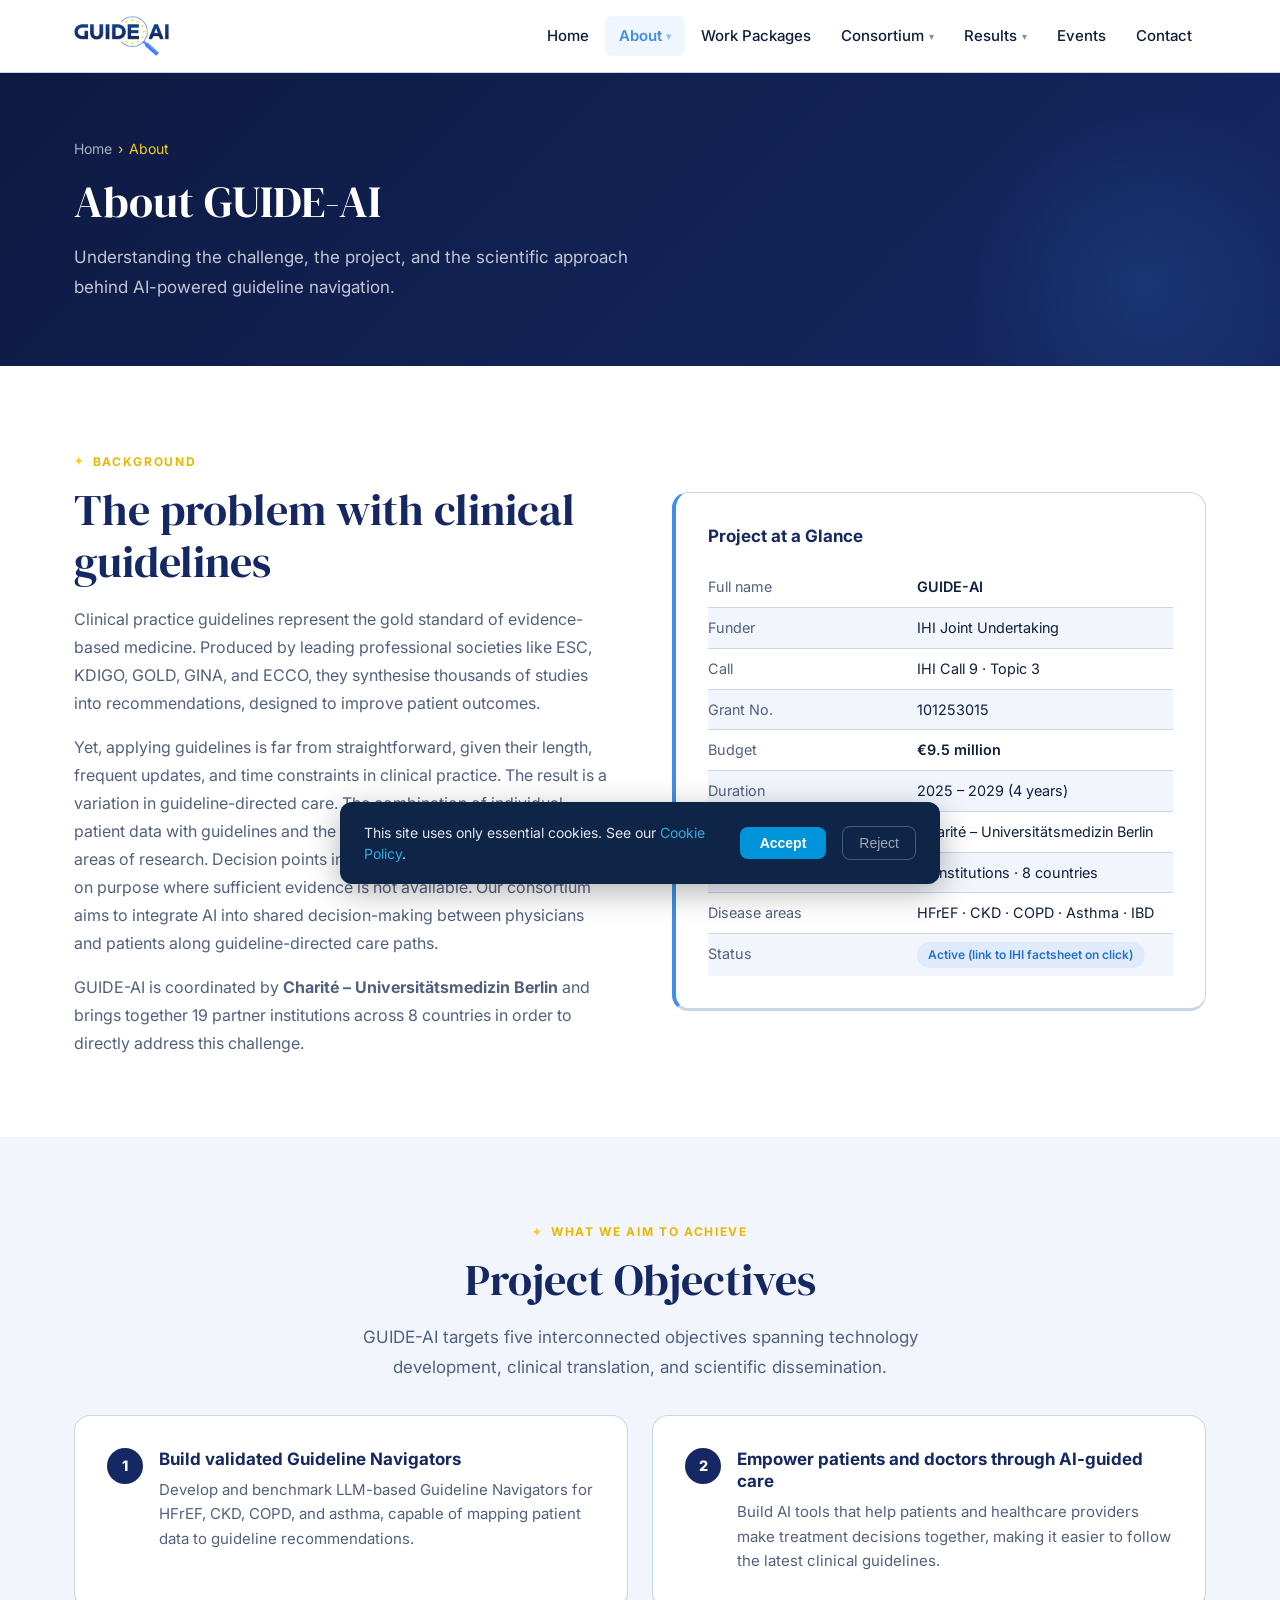
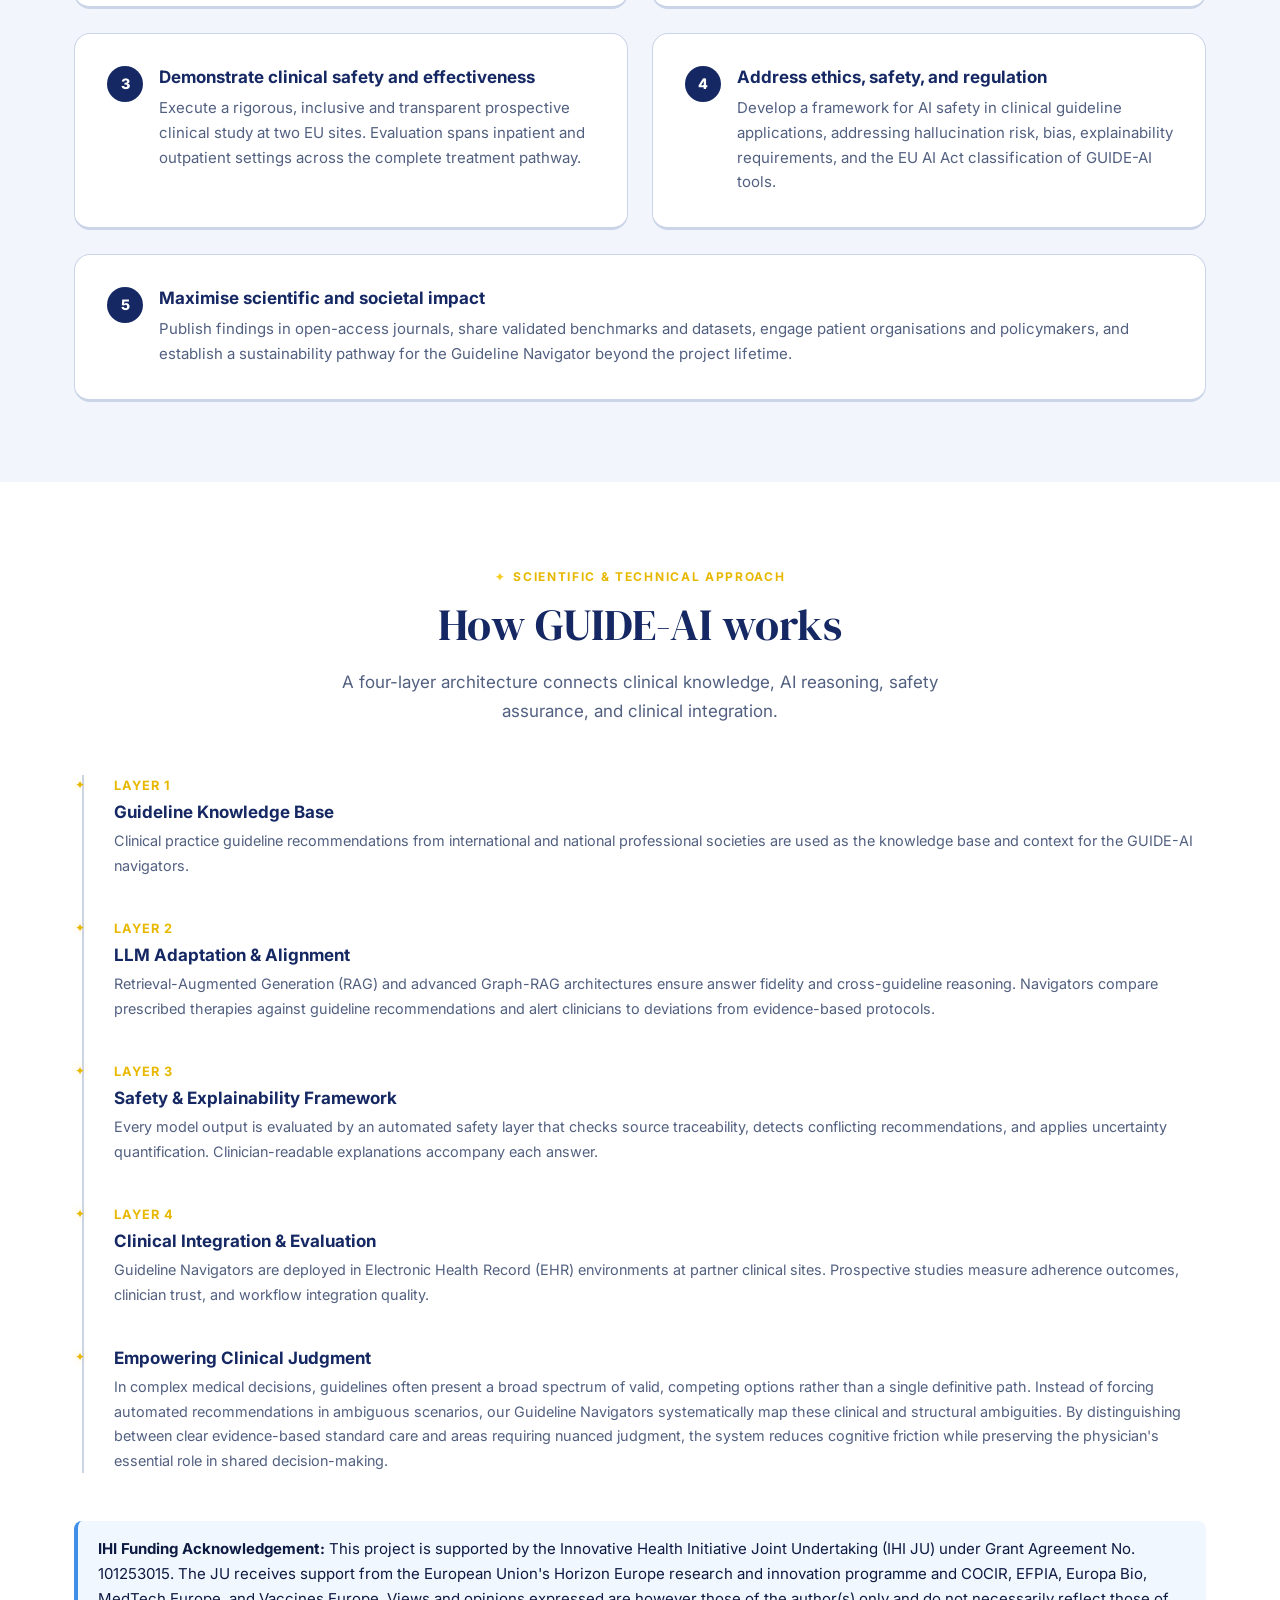
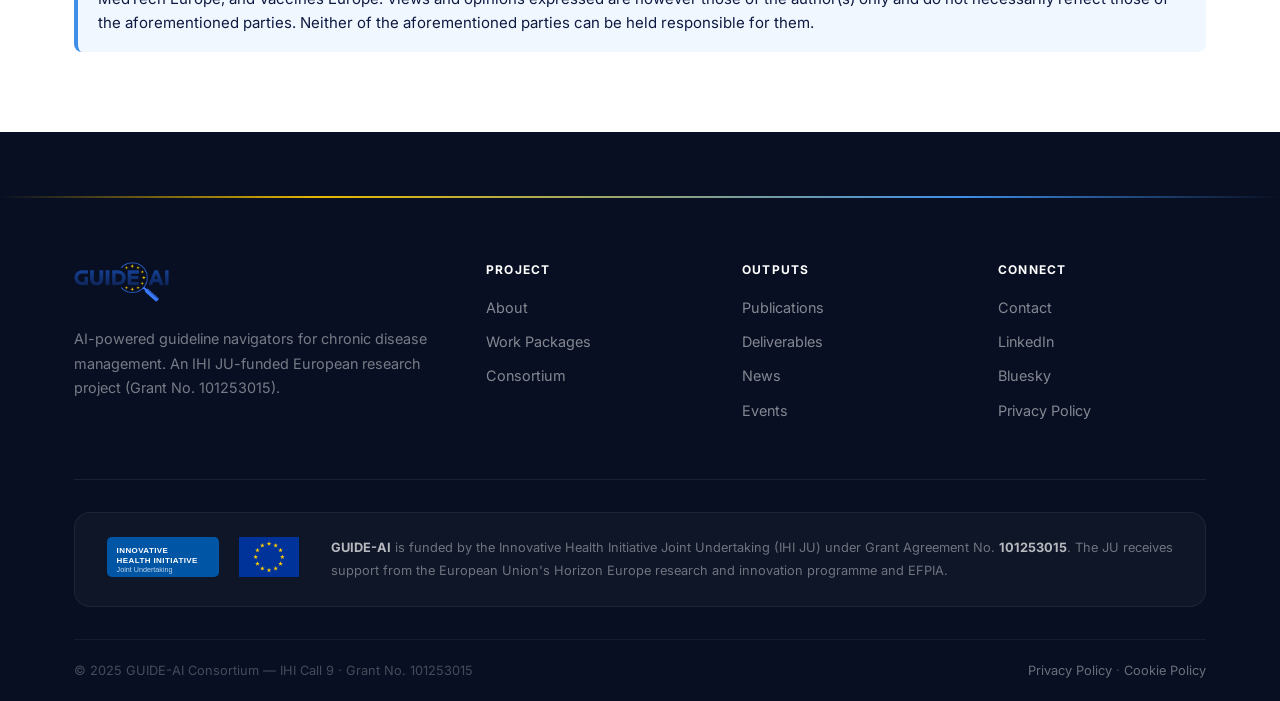
==== commit 726d4f51: "edited about page too" ====
--- a/about.html
+++ b/about.html
@@ -83,23 +83,21 @@
             <span class="section-label">Background</span>
             <h2 class="section-title" id="background-heading">The problem with clinical guidelines</h2>
             <p style="color:var(--muted); margin-bottom:1rem; line-height:1.75;">
-              Clinical practice guidelines (CPGs) represent the gold standard of evidence-based medicine.
-              Produced by leading professional societies — ESC, KDIGO, GOLD, GINA, ECCO — they synthesise
-              thousands of studies into graded recommendations designed to improve patient outcomes.
-              Together, the five chronic conditions targeted by GUIDE-AI (HFrEF, CKD, COPD, asthma, and IBD)
-              affect more than <strong>160 million Europeans</strong>.
+              Clinical practice guidelines represent the gold standard of evidence-based medicine.
+              Produced by leading professional societies like ESC, KDIGO, GOLD, GINA, and ECCO, they synthesise
+              thousands of studies into recommendations, designed to improve patient outcomes.
             </p>
             <p style="color:var(--muted); margin-bottom:1rem; line-height:1.75;">
-              Yet applying guidelines in practice is far from straightforward. A single patient with heart failure
-              with reduced ejection fraction (HFrEF), chronic kidney disease, and COPD is served by three separate
-              guideline documents running to hundreds of pages each. No single guideline addresses the intersection.
-              Clinicians must synthesise this complexity mentally, in real time, under pressure.
+              Yet, applying guidelines is far from straightforward, given their length, frequent updates, and time
+              constraints in clinical practice. The result is a variation in guideline-directed care.
+              The combination of individual patient data with guidelines and the role of AI in that process are
+              active areas of research. Decision points in guidelines may contain ambiguity on purpose where
+              sufficient evidence is not available. Our consortium aims to integrate AI into shared decision-making
+              between physicians and patients along guideline-directed care paths.
             </p>
             <p style="color:var(--muted); line-height:1.75;">
-              The result: significant variation in guideline adherence, avoidable adverse events, and
-              inequalities in access to evidence-based care — particularly outside specialist centres.
-              GUIDE-AI, coordinated by <strong>Charité – Universitätsmedizin Berlin</strong> and bringing together
-              19 partner institutions across 8 countries, addresses this challenge directly.
+              GUIDE-AI is coordinated by <strong>Charité – Universitätsmedizin Berlin</strong> and brings together
+              19 partner institutions across 8 countries in order to directly address this challenge.
             </p>
           </div>
           <div>
@@ -181,8 +179,8 @@
                 1</div>
               <div>
                 <h3>Build validated Guideline Navigators</h3>
-                <p>Develop and benchmark LLM-based Guideline Navigators for heart failure, CKD, COPD, asthma, and IBD —
-                  capable of answering free-text clinical questions with evidence-graded, traceable responses.</p>
+                <p>Develop and benchmark LLM-based Guideline Navigators for HFrEF, CKD, COPD, and asthma, capable of
+                  mapping patient data to guideline recommendations.</p>
               </div>
             </div>
           </div>
@@ -192,9 +190,9 @@
                 style="flex-shrink:0;width:36px;height:36px;background:var(--primary);color:#fff;border-radius:50%;display:flex;align-items:center;justify-content:center;font-weight:800;font-size:.9rem;">
                 2</div>
               <div>
-                <h3>Enable cross-disease reasoning</h3>
-                <p>Create an ontological framework that allows the Guideline Navigator to handle patients with multiple
-                  comorbidities, integrating recommendations from different disease-specific guidelines.</p>
+                <h3>Empower patients and doctors through AI-guided care</h3>
+                <p>Build AI tools that help patients and healthcare providers make treatment decisions together, making
+                  it easier to follow the latest clinical guidelines.</p>
               </div>
             </div>
           </div>
@@ -205,9 +203,8 @@
                 3</div>
               <div>
                 <h3>Demonstrate clinical safety and effectiveness</h3>
-                <p>Execute a randomised two-arm clinical study at multiple EU sites, measuring the percentage of
-                  guideline-compliant therapies and patient medication changes post-intervention. Evaluation spans
-                  inpatient and outpatient settings across the complete treatment pathway.</p>
+                <p>Execute a rigorous, inclusive and transparent prospective clinical study at two EU sites. Evaluation
+                  spans inpatient and outpatient settings across the complete treatment pathway.</p>
               </div>
             </div>
           </div>
@@ -218,7 +215,7 @@
                 4</div>
               <div>
                 <h3>Address ethics, safety, and regulation</h3>
-                <p>Develop a rigorous framework for AI safety in clinical guideline applications — addressing
+                <p>Develop a framework for AI safety in clinical guideline applications, addressing
                   hallucination risk, bias, explainability requirements, and the EU AI Act classification of GUIDE-AI
                   tools.</p>
               </div>
@@ -257,18 +254,15 @@
           <div class="timeline-item">
             <span class="timeline-date">Layer 1</span>
             <h3>Guideline Knowledge Base</h3>
-            <p>Clinical practice guidelines from ESC, KDIGO, GOLD, GINA, and ECCO are systematically curated,
-              structured, and annotated. Recommendations are tagged with evidence grades, population descriptors, and
-              comorbidity flags.</p>
+            <p>Clinical practice guideline recommendations from international and national professional societies are
+              used as the knowledge base and context for the GUIDE-AI navigators.</p>
           </div>
           <div class="timeline-item">
             <span class="timeline-date">Layer 2</span>
             <h3>LLM Adaptation &amp; Alignment</h3>
-            <p>Open-weight and proprietary LLMs are fine-tuned using supervised learning and reinforcement learning from
-              human feedback (RLHF) on clinical question-answer pairs grounded in guideline content. Retrieval-Augmented
-              Generation (RAG) and advanced Graph-RAG architectures ensure answer fidelity and cross-guideline
-              reasoning. Navigators compare prescribed therapies against guideline recommendations and alert clinicians
-              to deviations from evidence-based protocols.</p>
+            <p>Retrieval-Augmented Generation (RAG) and advanced Graph-RAG architectures ensure answer fidelity and
+              cross-guideline reasoning. Navigators compare prescribed therapies against guideline recommendations and
+              alert clinicians to deviations from evidence-based protocols.</p>
           </div>
           <div class="timeline-item">
             <span class="timeline-date">Layer 3</span>
@@ -284,12 +278,24 @@
               sites. Prospective studies measure adherence outcomes, clinician trust, and workflow integration quality.
             </p>
           </div>
+          <div class="timeline-item">
+            <h3>Empowering Clinical Judgment</h3>
+            <p>In complex medical decisions, guidelines often present a broad spectrum of valid, competing options
+              rather than a single definitive path. Instead of forcing automated recommendations in ambiguous
+              scenarios, our Guideline Navigators systematically map these clinical and structural ambiguities. By
+              distinguishing between clear evidence-based standard care and areas requiring nuanced judgment, the
+              system reduces cognitive friction while preserving the physician's essential role in shared
+              decision-making.</p>
+          </div>
         </div>
 
         <div class="alert alert-info mt-xl">
-          <strong>IHI Funding Acknowledgement:</strong> GUIDE-AI has received funding from the Innovative Health
-          Initiative Joint Undertaking (IHI JU) under Grant Agreement No. 101253015. The IHI JU receives support from
-          the European Union's Horizon Europe research and innovation programme and EFPIA.
+          <strong>IHI Funding Acknowledgement:</strong> This project is supported by the Innovative Health Initiative
+          Joint Undertaking (IHI JU) under Grant Agreement No. 101253015. The JU receives support from the European
+          Union's Horizon Europe research and innovation programme and COCIR, EFPIA, Europa Bio, MedTech Europe, and
+          Vaccines Europe. Views and opinions expressed are however those of the author(s) only and do not necessarily
+          reflect those of the aforementioned parties. Neither of the aforementioned parties can be held responsible
+          for them.
         </div>
       </div>
     </section>
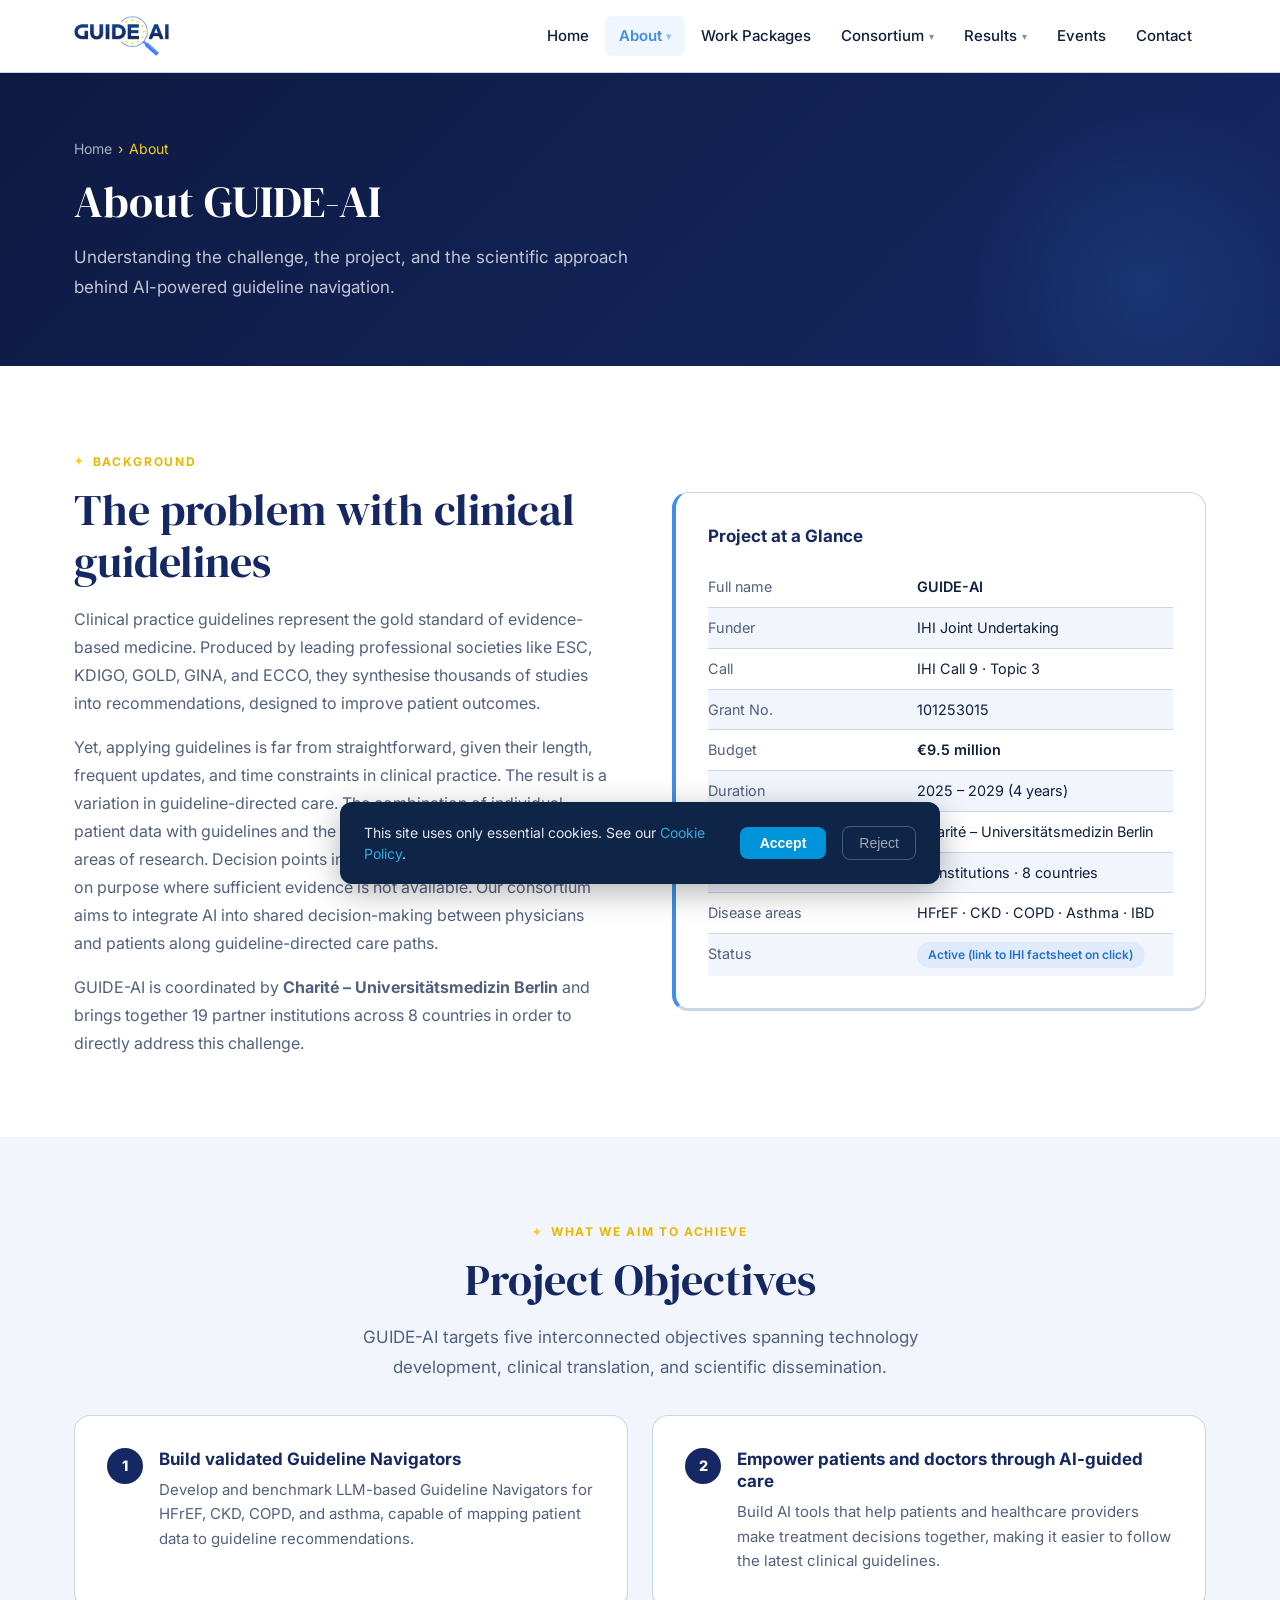
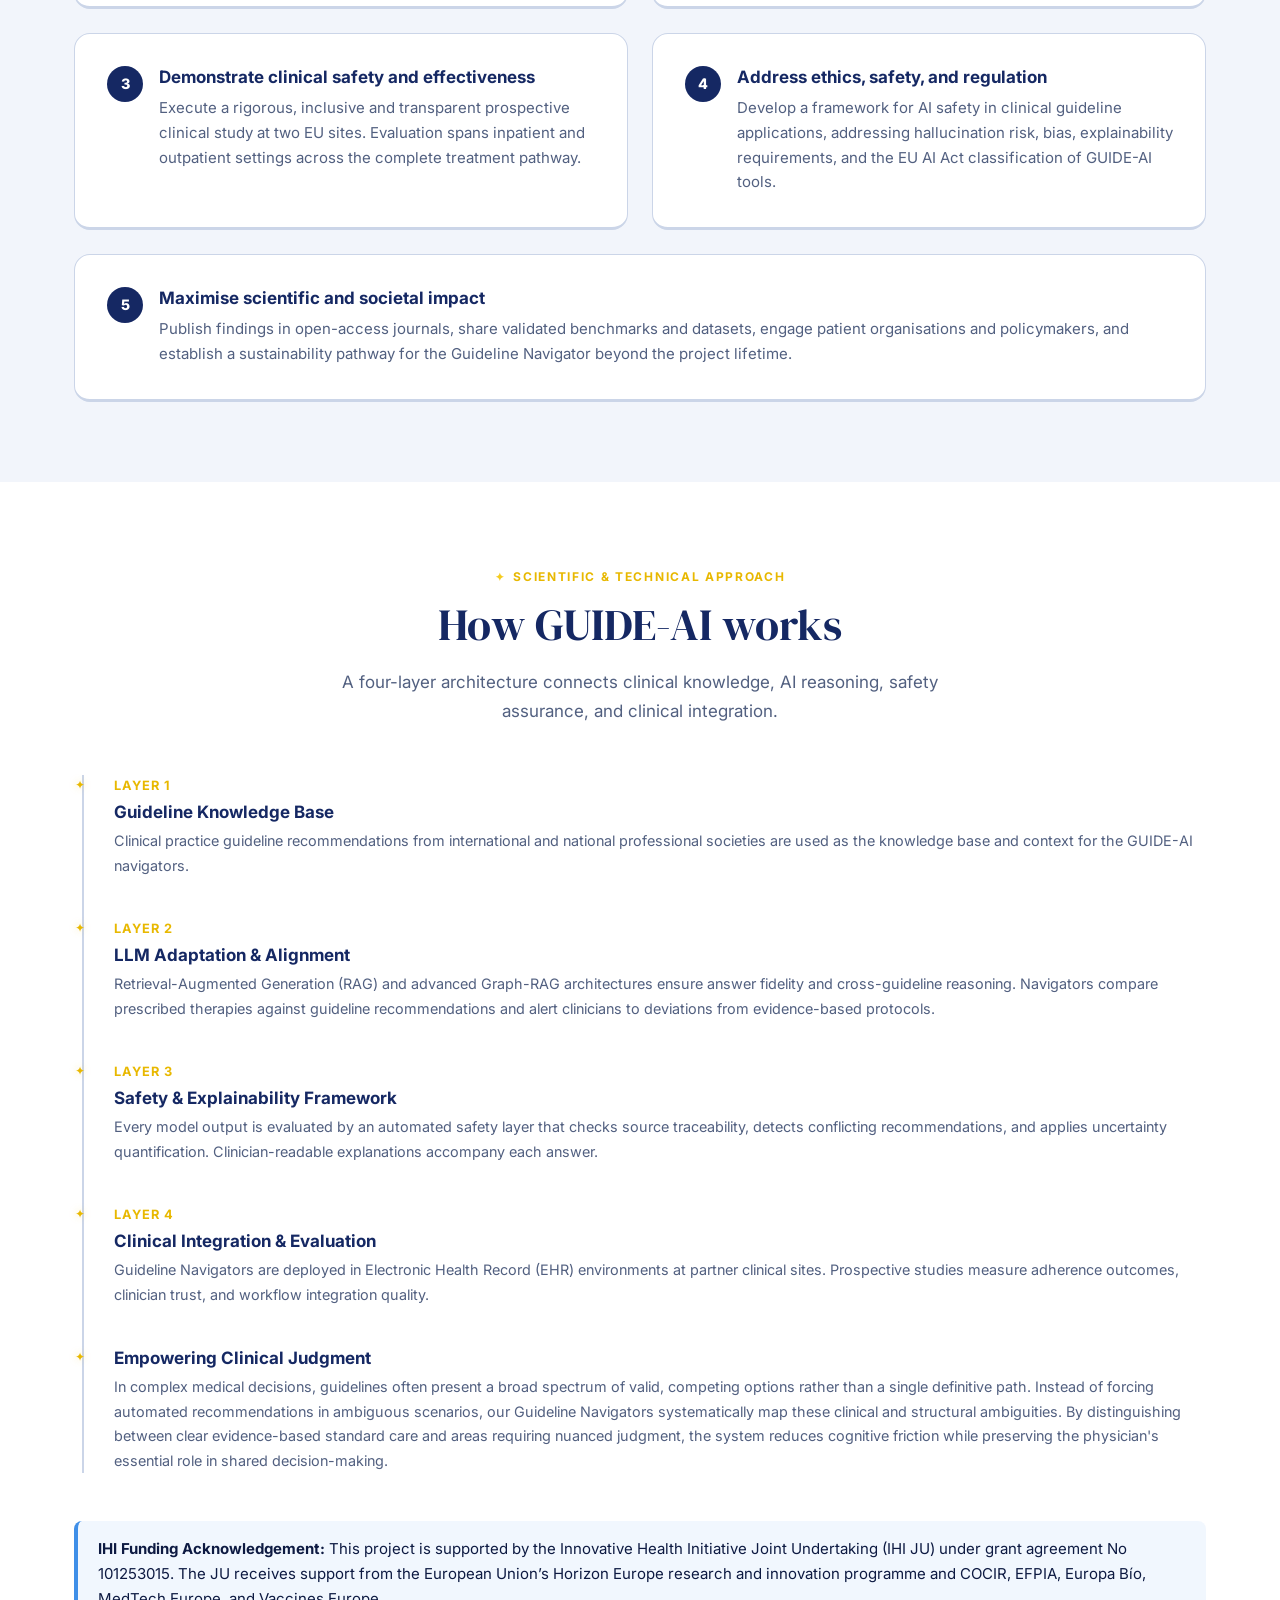
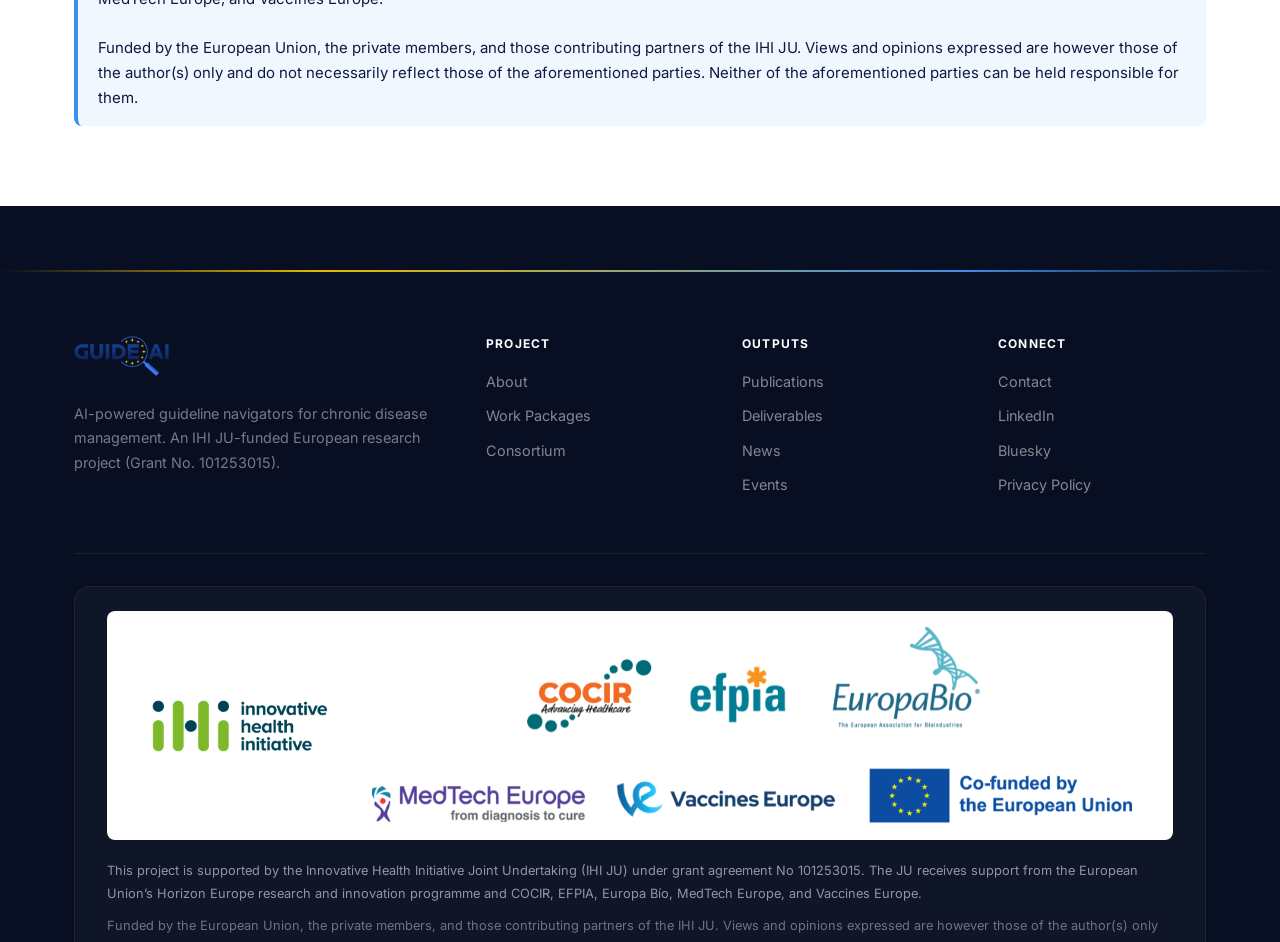
==== commit cc730817: "Update IHI funding acknowledgement, logos and disclaimer Apply IHI JU communication requirements acr" ====
--- a/about.html
+++ b/about.html
@@ -290,12 +290,7 @@
         </div>
 
         <div class="alert alert-info mt-xl">
-          <strong>IHI Funding Acknowledgement:</strong> This project is supported by the Innovative Health Initiative
-          Joint Undertaking (IHI JU) under Grant Agreement No. 101253015. The JU receives support from the European
-          Union's Horizon Europe research and innovation programme and COCIR, EFPIA, Europa Bio, MedTech Europe, and
-          Vaccines Europe. Views and opinions expressed are however those of the author(s) only and do not necessarily
-          reflect those of the aforementioned parties. Neither of the aforementioned parties can be held responsible
-          for them.
+          <strong>IHI Funding Acknowledgement:</strong> This project is supported by the Innovative Health Initiative Joint Undertaking (IHI JU) under grant agreement No 101253015. The JU receives support from the European Union’s Horizon Europe research and innovation programme and COCIR, EFPIA, Europa Bío, MedTech Europe, and Vaccines Europe.<br><br>Funded by the European Union, the private members, and those contributing partners of the IHI JU. Views and opinions expressed are however those of the author(s) only and do not necessarily reflect those of the aforementioned parties. Neither of the aforementioned parties can be held responsible for them.
         </div>
       </div>
     </section>
@@ -344,15 +339,16 @@
       <div class="container">
         <div class="footer-eu-inner">
           <div class="footer-eu-logos">
-            <img src="assets/images/ihi-logo.svg" alt="IHI Joint Undertaking" height="38">
-            <img src="assets/images/eu-flag.svg" alt="European Union" height="32">
-          </div>
-          <p class="footer-eu-text">
-            <strong>GUIDE-AI</strong> is funded by the Innovative Health Initiative Joint Undertaking (IHI JU) under
-            Grant Agreement No.&nbsp;<strong>101253015</strong>.
-            The JU receives support from the European Union's Horizon Europe research and innovation programme and
-            EFPIA.
-          </p>
+            <img class="footer-eu-ihi" src="assets/images/funding/ihi-logo.png" alt="Innovative Health Initiative (IHI) Joint Undertaking" width="553" height="180">
+            <picture>
+              <source media="(max-width: 768px)" srcset="assets/images/funding/ihi-partners-2-lines.png" width="1000" height="259">
+              <img class="footer-eu-partners" src="assets/images/funding/ihi-partners-1-line.png" alt="Logos of COCIR, EFPIA, EuropaBio, MedTech Europe and Vaccines Europe, and the EU emblem with the words Co-funded by the European Union" width="1600" height="120">
+            </picture>
+          </div>
+          <div class="footer-eu-text">
+            <p>This project is supported by the Innovative Health Initiative Joint Undertaking (IHI JU) under grant agreement No 101253015. The JU receives support from the European Union’s Horizon Europe research and innovation programme and COCIR, EFPIA, Europa Bío, MedTech Europe, and Vaccines Europe.</p>
+            <p class="footer-eu-disclaimer">Funded by the European Union, the private members, and those contributing partners of the IHI JU. Views and opinions expressed are however those of the author(s) only and do not necessarily reflect those of the aforementioned parties. Neither of the aforementioned parties can be held responsible for them.</p>
+          </div>
         </div>
       </div>
     </div>
--- a/css/style.css
+++ b/css/style.css
@@ -721,14 +721,23 @@
 
 .footer-eu-bar { padding: 2rem 0; }
 .footer-eu-inner {
-  display: flex; align-items: flex-start; gap: 2rem; flex-wrap: wrap;
+  display: flex; flex-direction: column; gap: 1.25rem;
   background: rgba(255,255,255,.03);
   border: 1px solid rgba(255,255,255,.06);
   border-radius: var(--radius-lg); padding: 1.5rem 2rem;
 }
-.footer-eu-logos { display: flex; gap: 1.25rem; align-items: center; flex-shrink: 0; }
-.footer-eu-logos img { height: 40px; width: auto; }
-.footer-eu-text { font-size: .8rem; color: rgba(255,255,255,.4); line-height: 1.75; flex: 1; min-width: 220px; }
+/* IHI-mandated logos: official artwork is dark-on-transparent, so it sits on a white panel */
+.footer-eu-logos {
+  display: flex; flex-wrap: wrap; align-items: center; justify-content: center;
+  gap: 1.25rem 2.5rem;
+  background: #fff; border-radius: var(--radius); padding: 1rem 1.5rem;
+}
+.footer-eu-logos picture { display: block; max-width: 100%; }
+.footer-eu-ihi { height: 60px; width: auto; }
+.footer-eu-partners { display: block; width: 760px; max-width: 100%; height: auto; }
+.footer-eu-text { font-size: .8rem; color: rgba(255,255,255,.55); line-height: 1.75; }
+.footer-eu-text p + p { margin-top: .6rem; }
+.footer-eu-disclaimer { color: rgba(255,255,255,.4); }
 .footer-eu-text strong { color: rgba(255,255,255,.7); }
 
 .footer-bottom {
@@ -816,7 +825,8 @@
   .grid-3       { grid-template-columns: 1fr; }
   .ps-grid      { grid-template-columns: 1fr; }
   .footer-top   { grid-template-columns: 1fr; gap: 2rem; }
-  .footer-eu-inner { flex-direction: column; }
+  .footer-eu-inner { padding: 1.25rem; }
+  .footer-eu-partners { width: 380px; }
   .footer-bottom { justify-content: center; text-align: center; }
   .event-card   { flex-direction: column; gap: 1rem; }
 
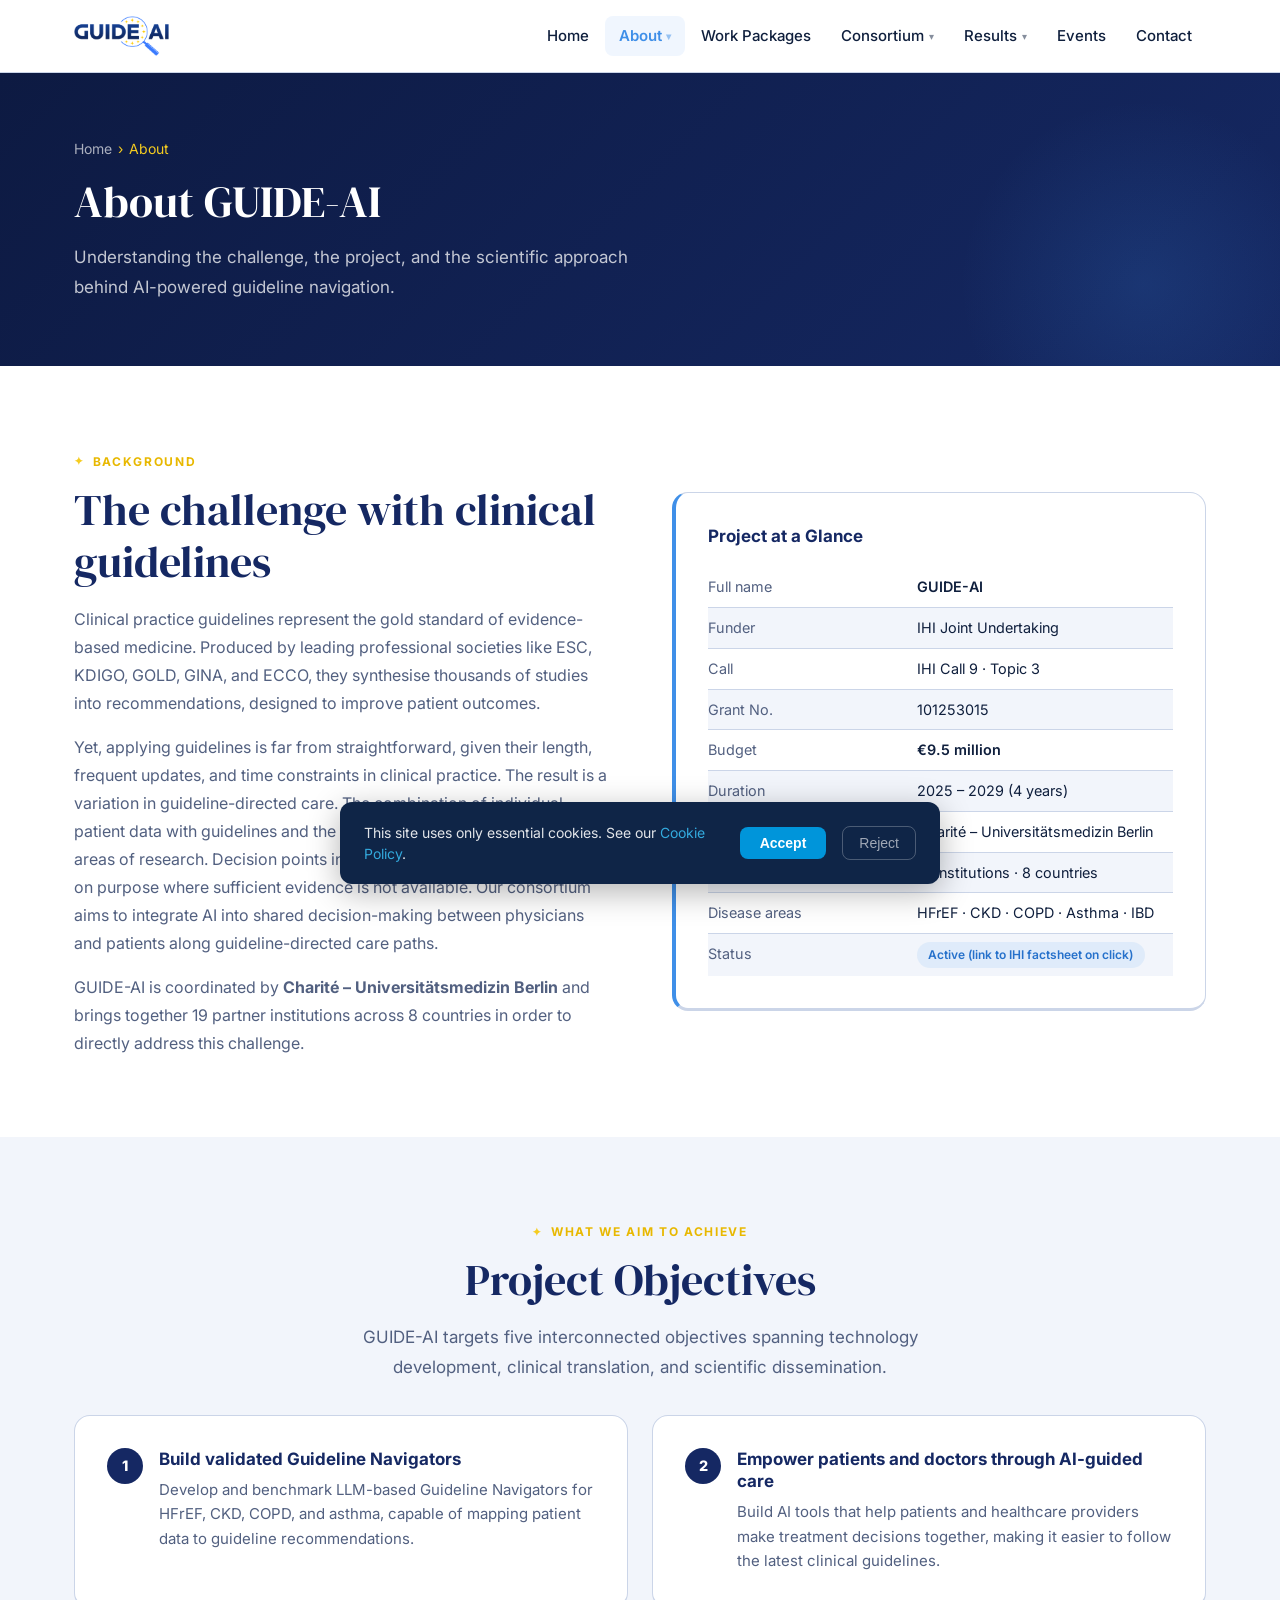
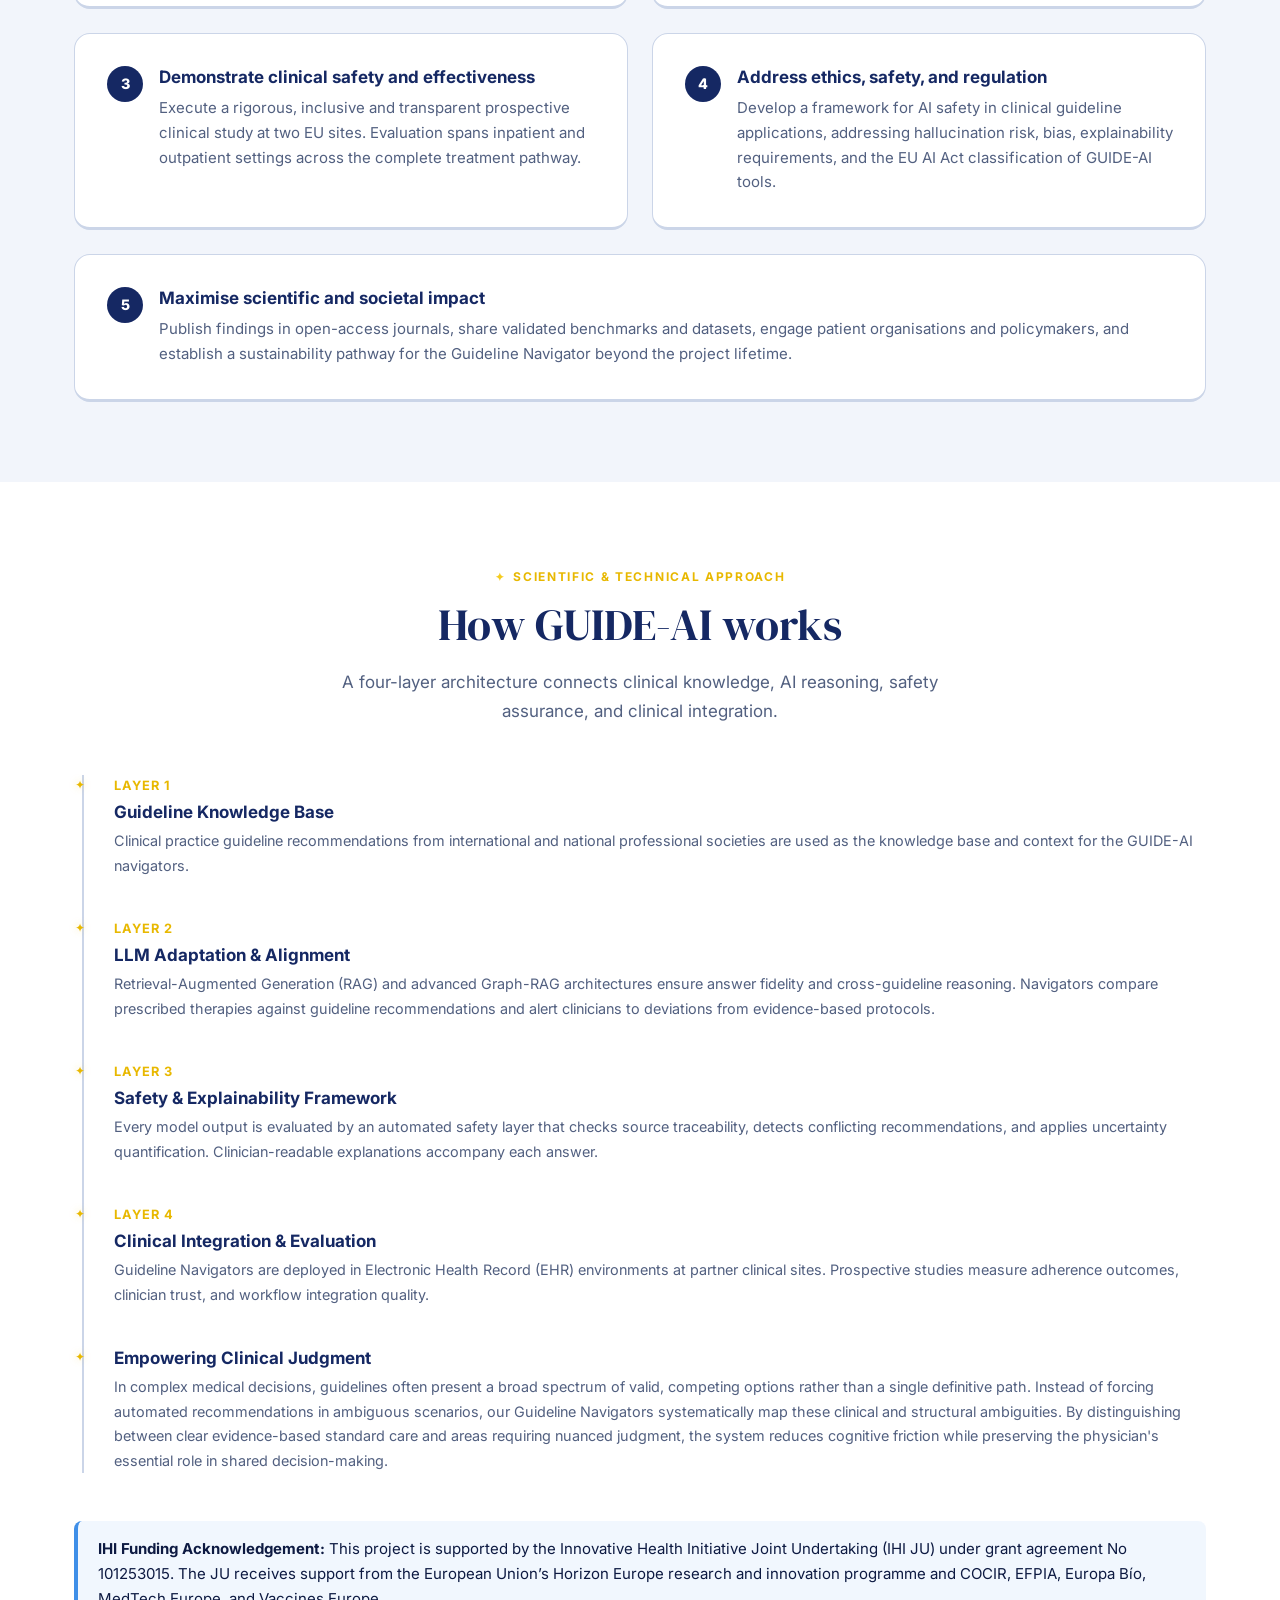
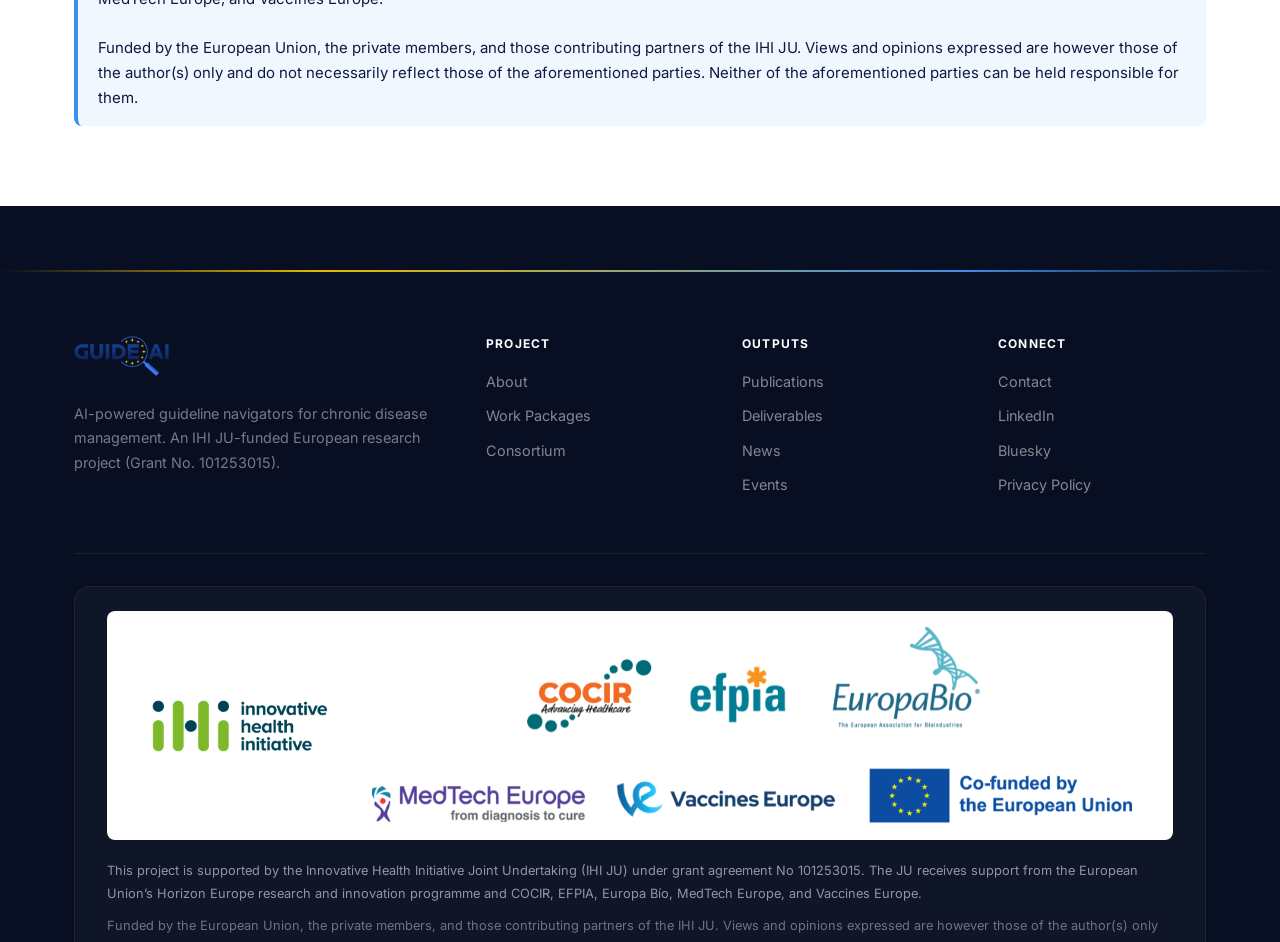
==== commit 71fd8033: "About: rename Background heading to 'The challenge with clinical guidelines' Co-Authored-By: Claude " ====
--- a/about.html
+++ b/about.html
@@ -81,7 +81,7 @@
         <div class="grid-2" style="gap:4rem; align-items:center;">
           <div>
             <span class="section-label">Background</span>
-            <h2 class="section-title" id="background-heading">The problem with clinical guidelines</h2>
+            <h2 class="section-title" id="background-heading">The challenge with clinical guidelines</h2>
             <p style="color:var(--muted); margin-bottom:1rem; line-height:1.75;">
               Clinical practice guidelines represent the gold standard of evidence-based medicine.
               Produced by leading professional societies like ESC, KDIGO, GOLD, GINA, and ECCO, they synthesise
